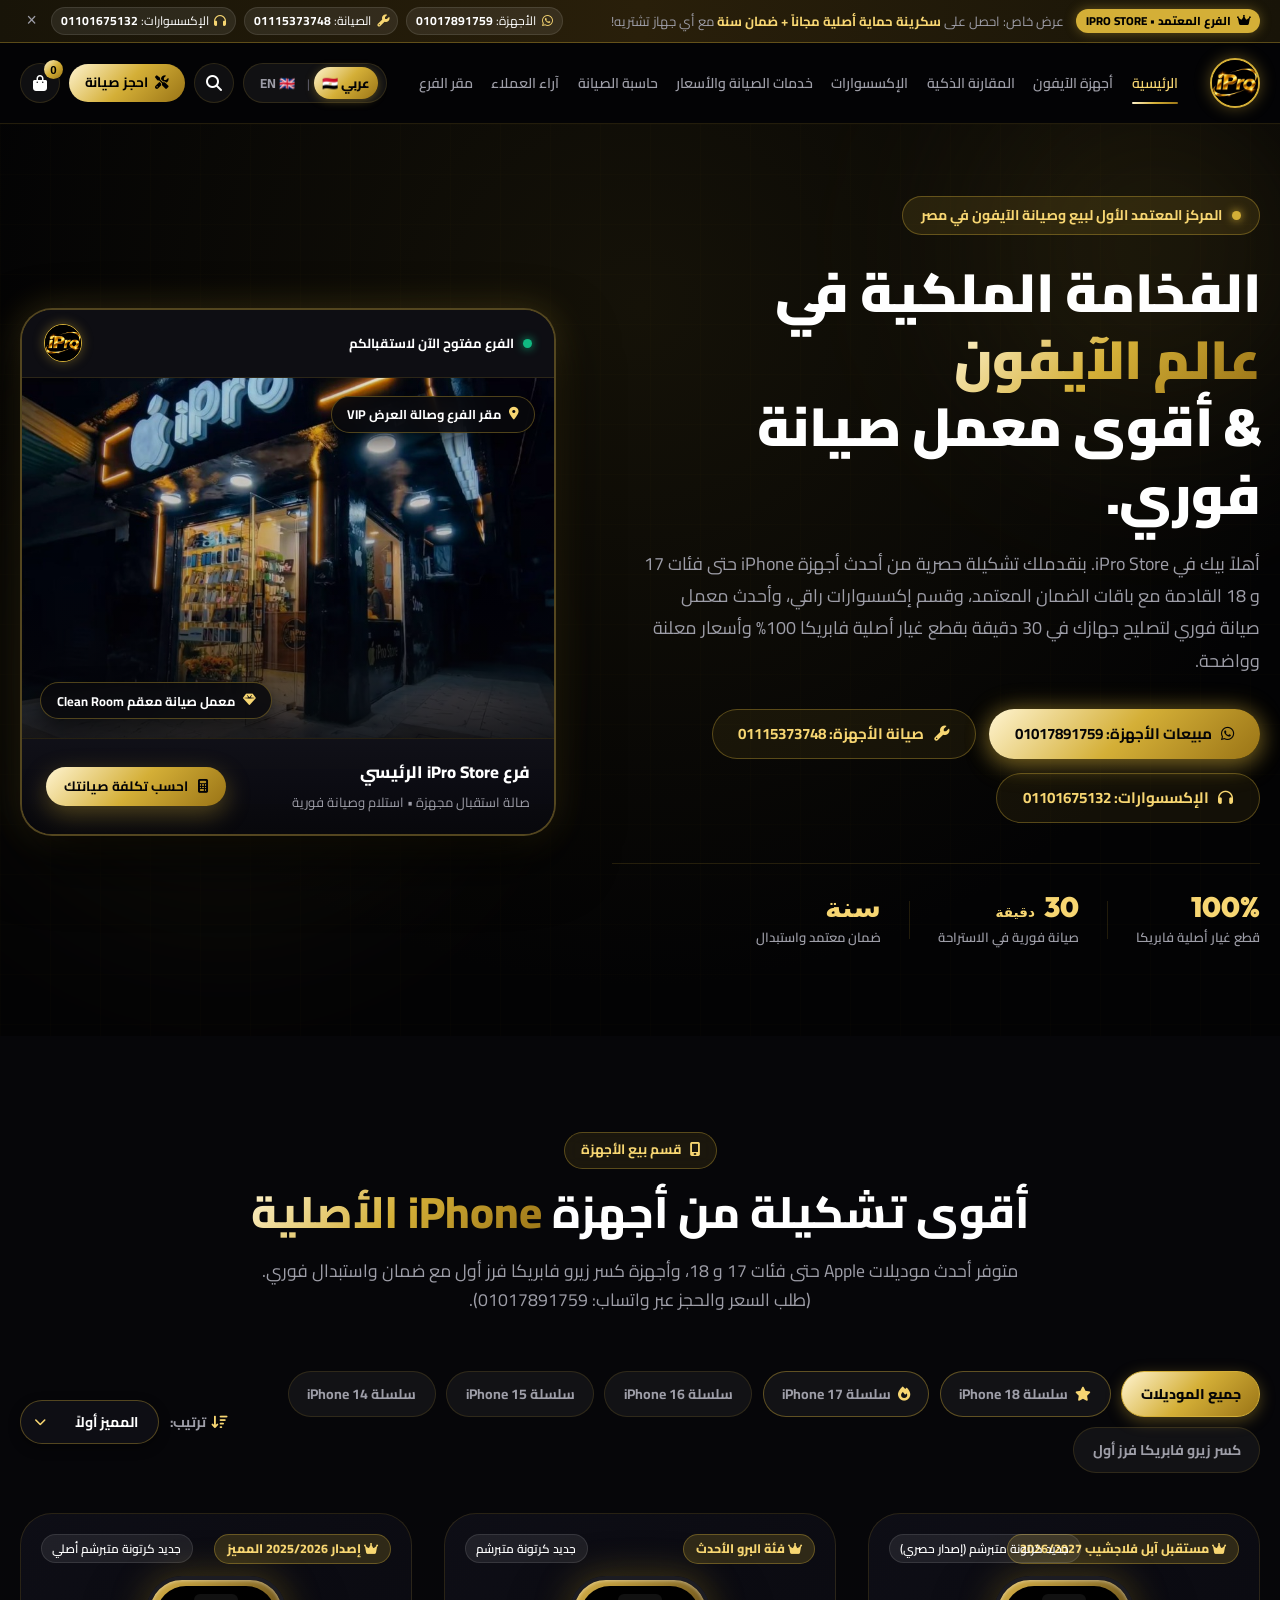
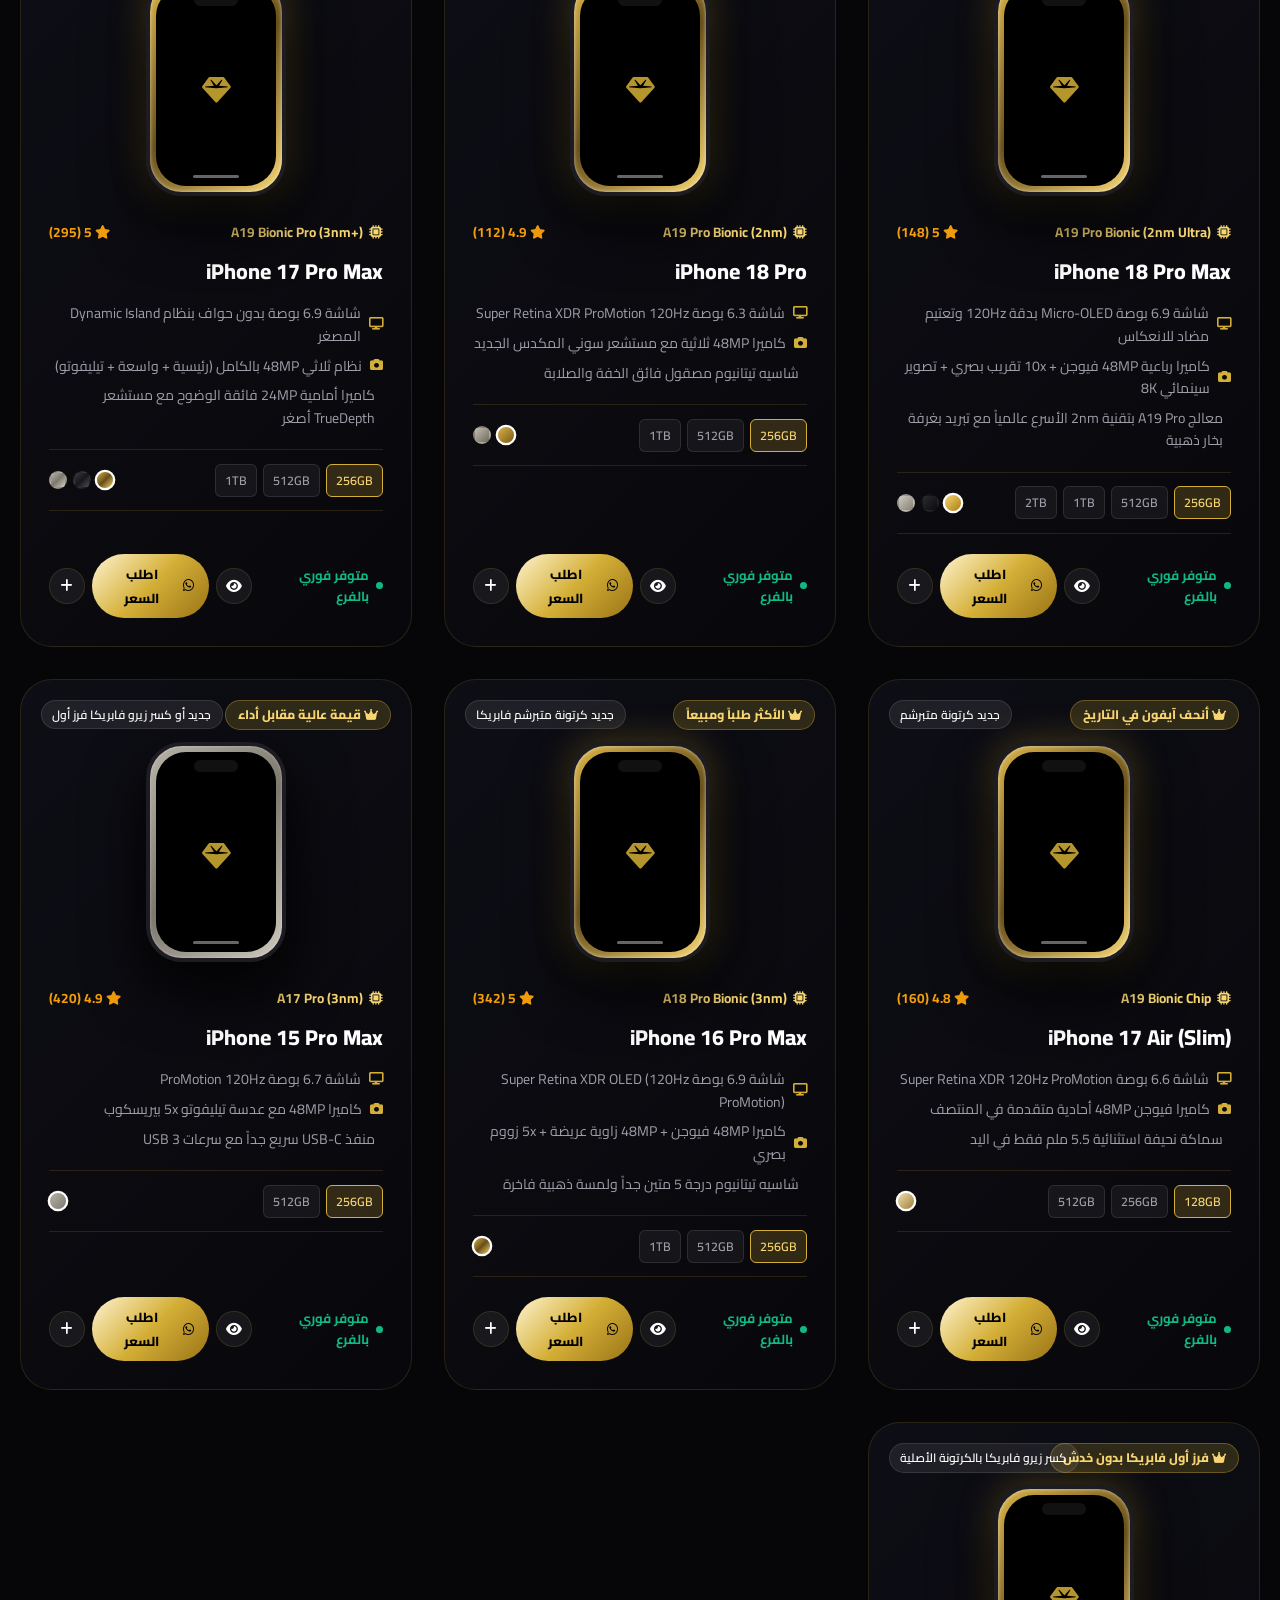
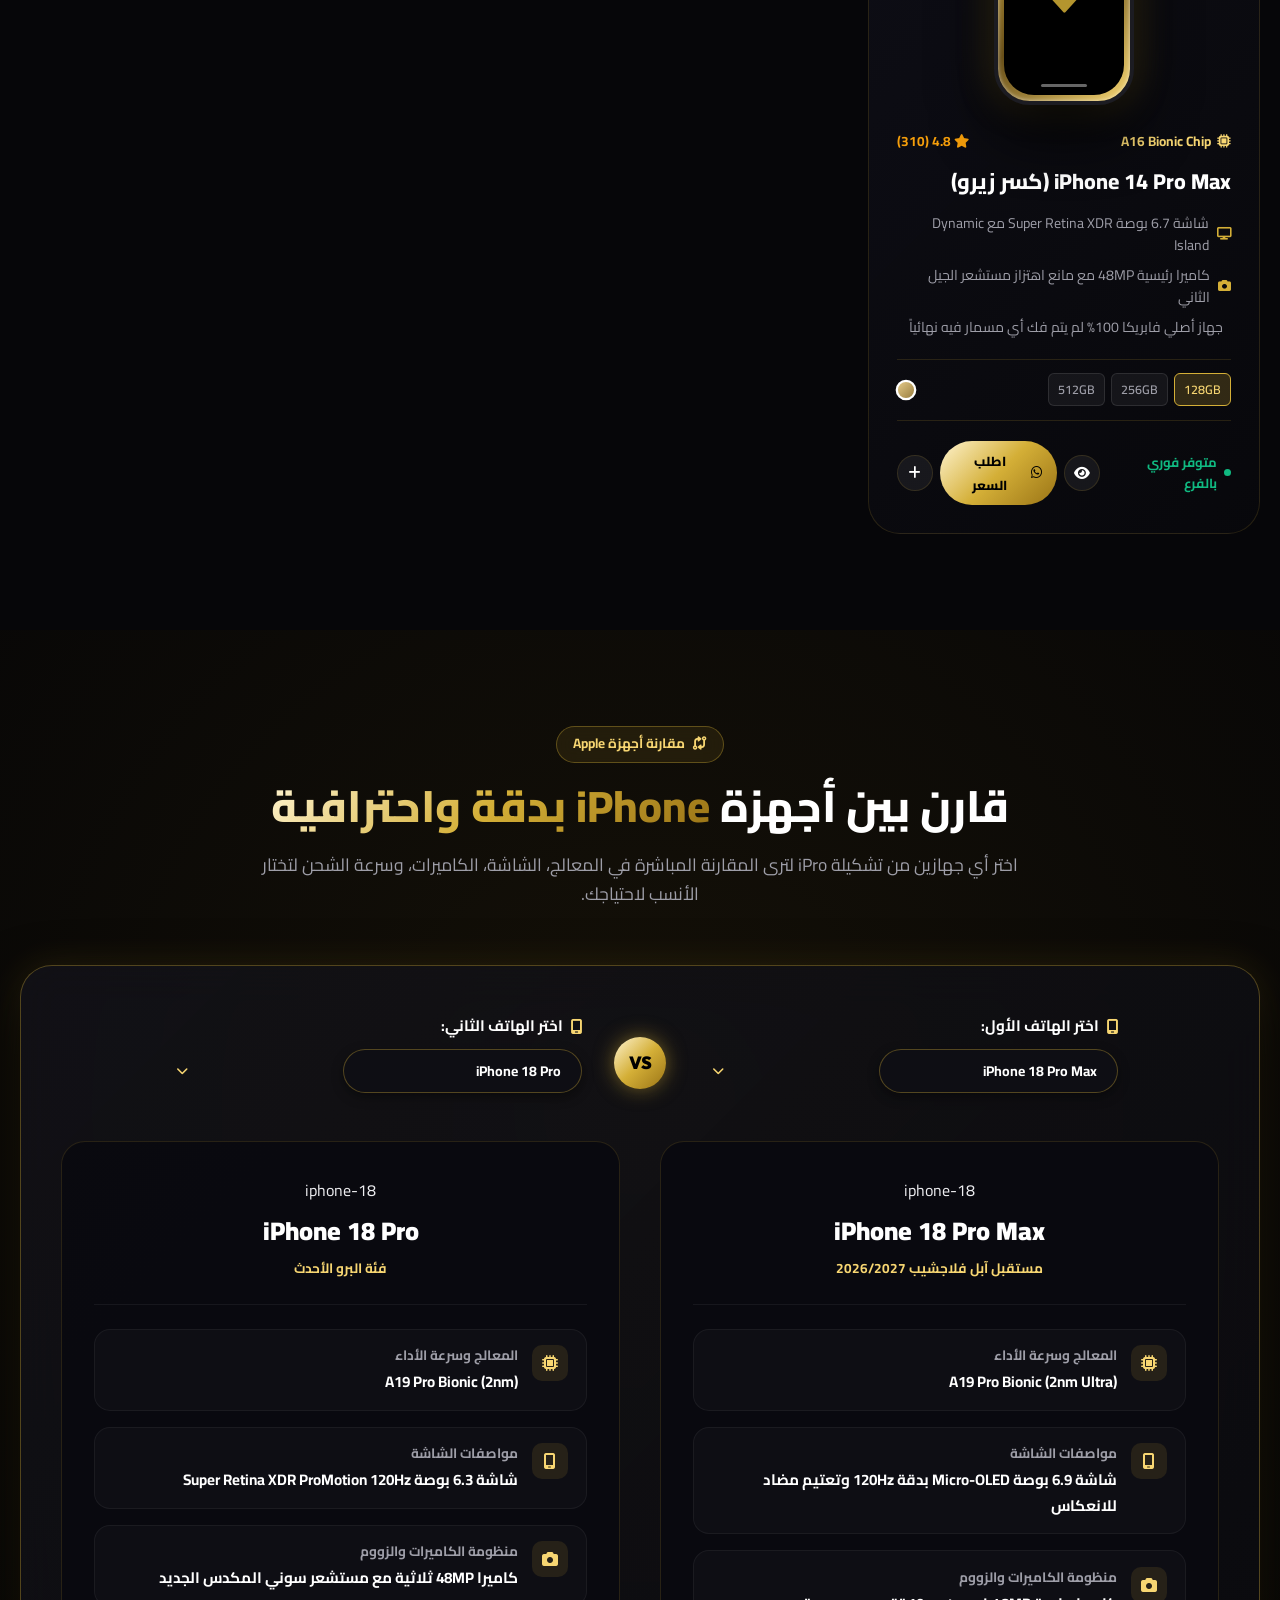
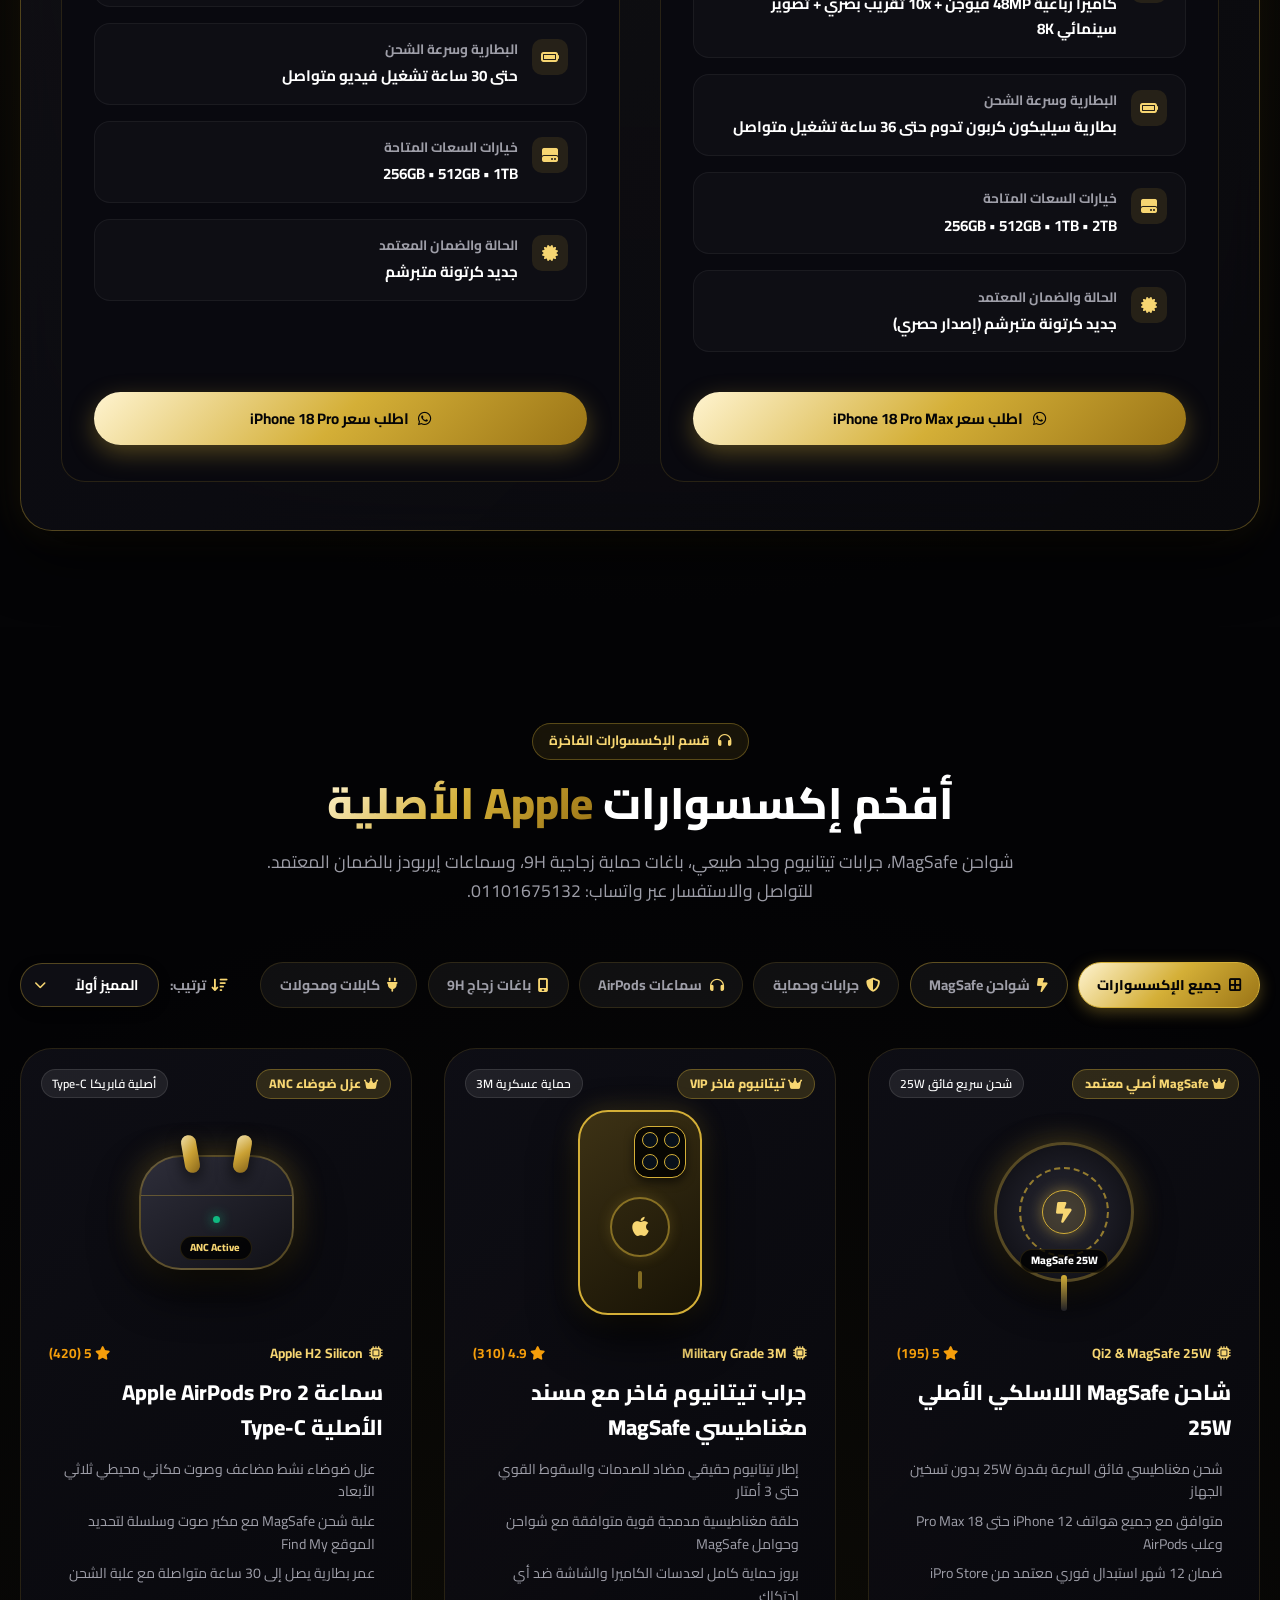
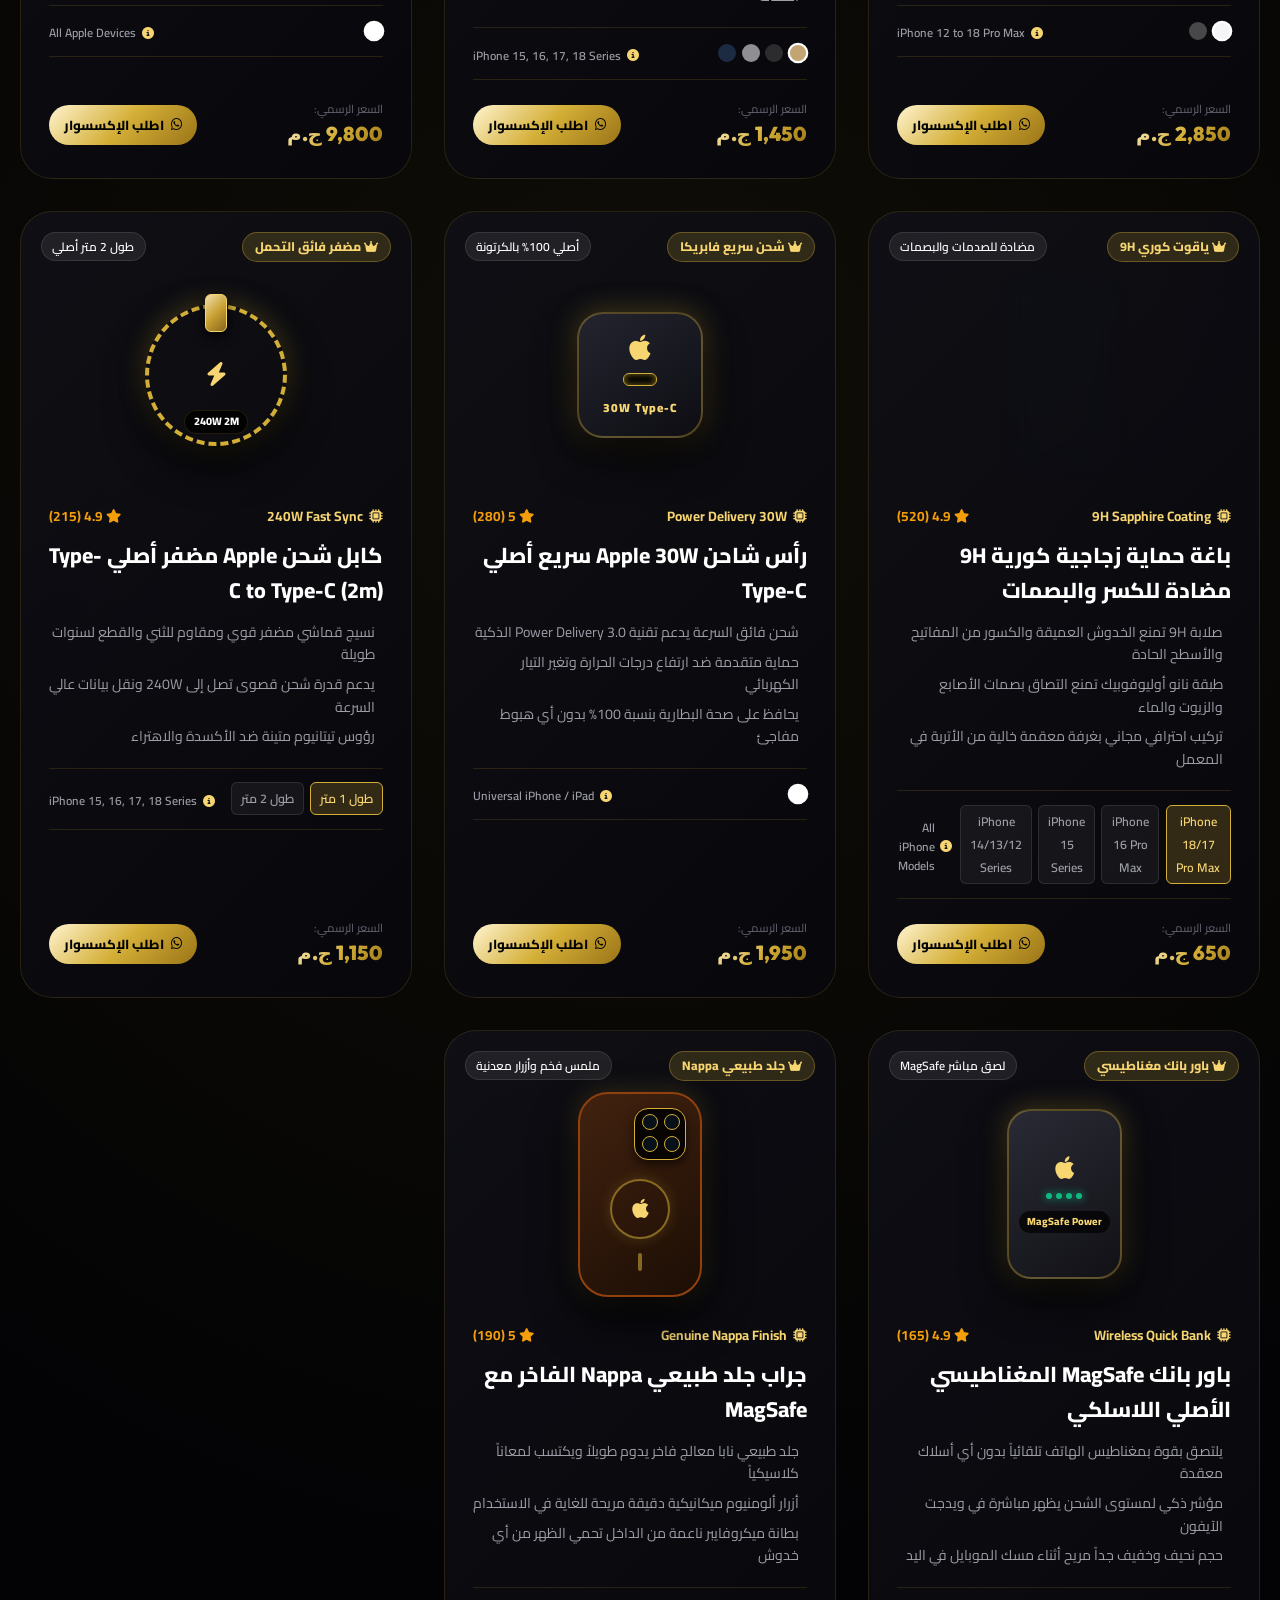
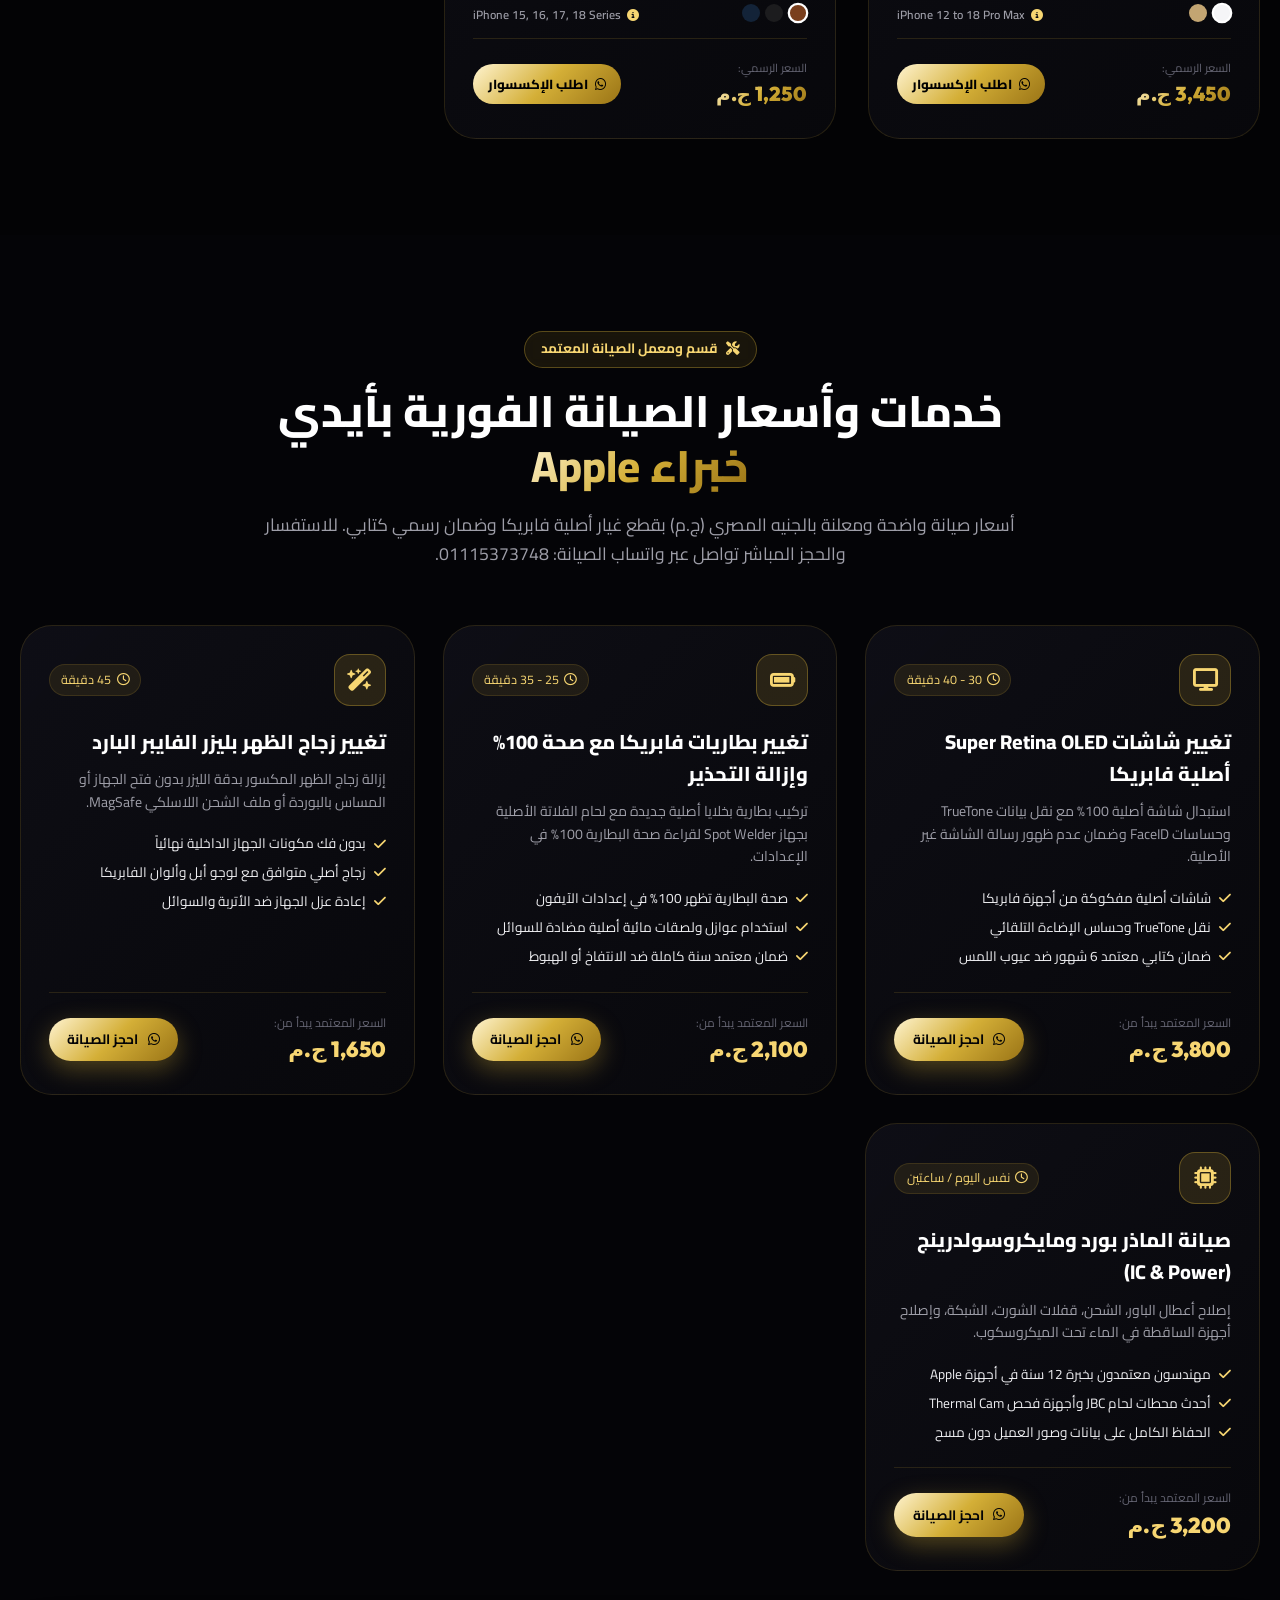
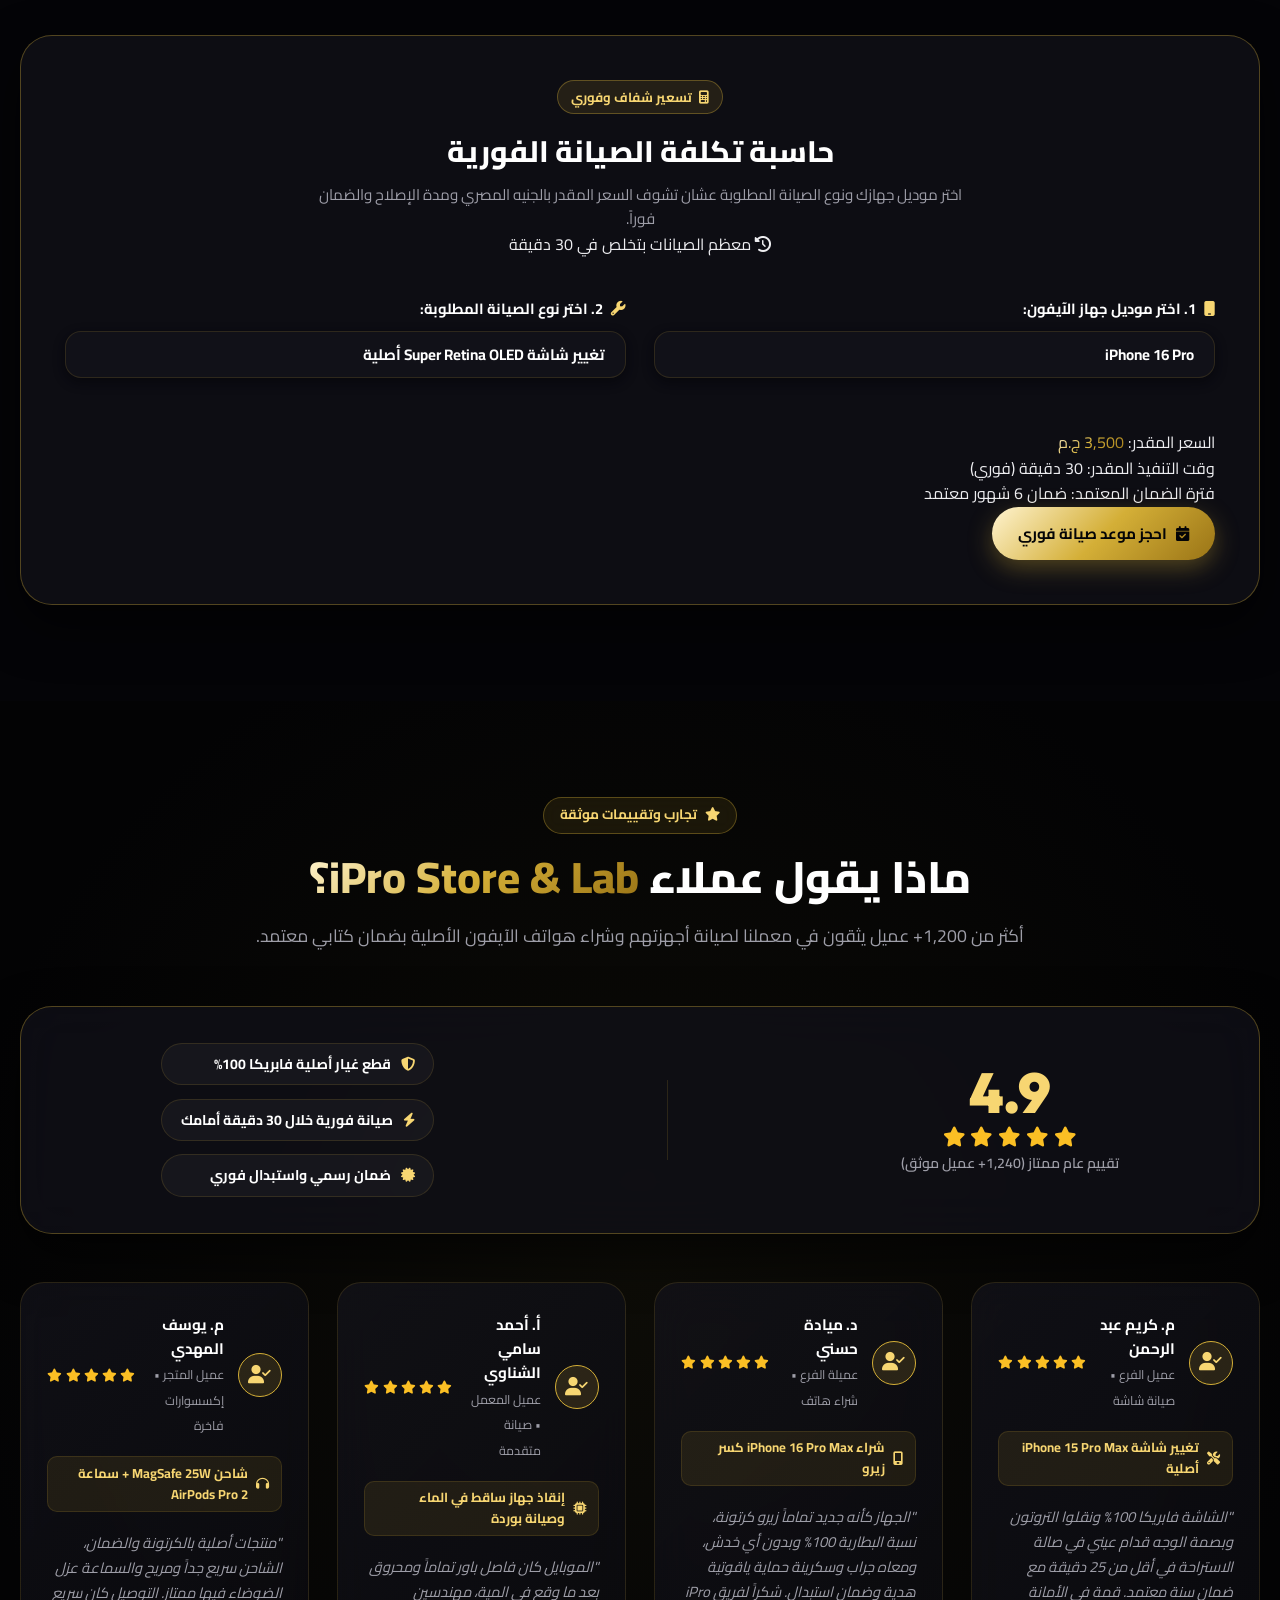
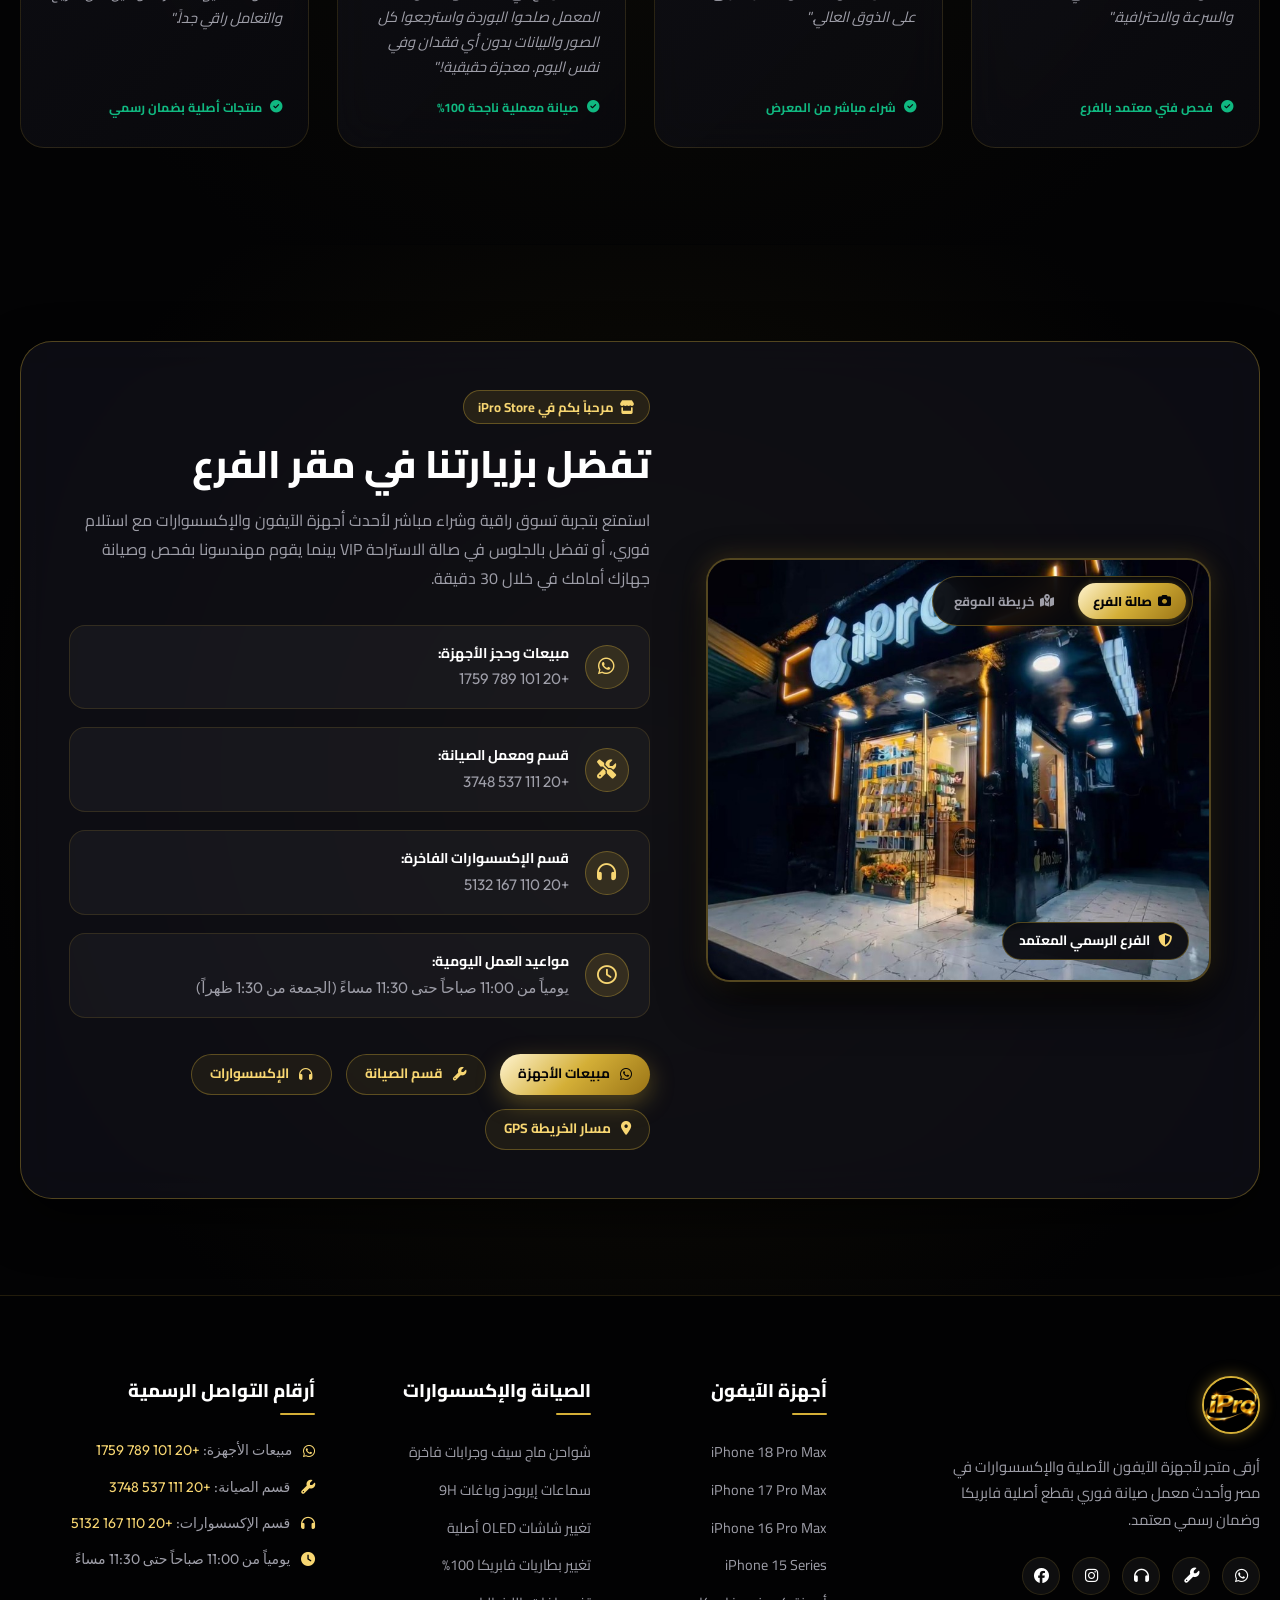
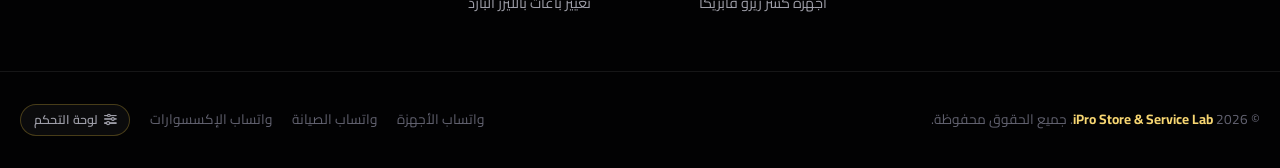
==== index.html @ 86d961b3 "Initial commit - iPro Store & Lab complete website" ====
<!DOCTYPE html>
<html lang="ar" dir="rtl">
<head>
  <meta charset="UTF-8">
  <meta name="viewport" content="width=device-width, initial-scale=1.0, maximum-scale=5.0">
  <title>iPro Store | آي برو ستور - متجر ومعمل صيانة الآيفون المعتمد</title>
  <meta name="description" content="iPro Store - أرقى متجر لبيع أجهزة الآيفون الأصلية والإكسسوارات وأحدث معمل صيانة فورية في مصر. استفسار الأجهزة: +201017891759 | الصيانة: +201115373748 | الإكسسوارات: +201101675132">
  <meta name="keywords" content="iPro Store, ايفون 18, ايفون 17, اكسسوارات ايفون مصر, صيانة ايفون مصر">
  
  <link rel="icon" type="image/jpeg" href="assets/logo.jpg">

  <!-- Google Fonts: Cairo (Arabic) & Outfit (English/Digits) -->
  <link rel="preconnect" href="https://fonts.googleapis.com">
  <link rel="preconnect" href="https://fonts.gstatic.com" crossorigin>
  <link href="https://fonts.googleapis.com/css2?family=Cairo:wght@300;400;500;600;700;800;900&family=Outfit:wght@400;600;700;800;900&display=swap" rel="stylesheet">

  <!-- Font Awesome Icons -->
  <link rel="stylesheet" href="https://cdnjs.cloudflare.com/ajax/libs/font-awesome/6.5.1/css/all.min.css">

  <!-- Custom Stylesheet -->
  <link rel="stylesheet" href="index.css">
</head>
<body class="lang-ar">



  <!-- Top Announcement Bar (Fully Responsive) -->
  <div class="top-announcement" id="topAnnouncement">
    <div class="container announcement-inner">
      <div class="announcement-left">
        <span class="announcement-badge">
          <i class="fa-solid fa-crown"></i> 
          <span data-i18n="announcementBadge">الفرع المعتمد</span>
        </span>
        <p class="announcement-text" data-i18n="announcementText">عرض خاص: احصل على <span class="gold-highlight">سكرينة حماية أصلية مجاناً + ضمان سنة</span> مع أي جهاز تشتريه!</p>
      </div>
      
      <div class="announcement-right">
        <!-- Direct Quick WhatsApp Links -->
        <a href="https://wa.me/201017891759" target="_blank" class="announcement-phone-pill" title="مبيعات الأجهزة">
          <i class="fa-brands fa-whatsapp gold-text"></i>
          <span>الأجهزة: <strong>01017891759</strong></span>
        </a>
        <a href="https://wa.me/201115373748" target="_blank" class="announcement-phone-pill" title="قسم الصيانة">
          <i class="fa-solid fa-wrench gold-text"></i>
          <span>الصيانة: <strong>01115373748</strong></span>
        </a>
        <a href="https://wa.me/201101675132" target="_blank" class="announcement-phone-pill" title="قسم الإكسسوارات">
          <i class="fa-solid fa-headphones gold-text"></i>
          <span>الإكسسوارات: <strong>01101675132</strong></span>
        </a>
        <button type="button" class="announcement-close" id="closeAnnouncementBtn" aria-label="Close">&times;</button>
      </div>
    </div>
  </div>

  <!-- Navigation Bar -->
  <header class="site-header" id="header">
    <nav class="navbar container">
      <!-- Official 3D Gold Logo -->
      <a href="index.html" class="brand-logo" id="brandLogo" aria-label="iPro Store Logo" title="iPro Store">
        <div class="logo-image-wrapper">
          <img src="assets/logo.jpg" alt="iPro Store Logo" class="brand-logo-img">
        </div>
      </a>

      <!-- Navigation Links (Clean Single-Row Desktop Menu) -->
      <ul class="nav-menu" id="navMenu">
        <li class="nav-item"><a href="#hero" class="nav-link active" data-i18n="navHome">الرئيسية</a></li>
        <li class="nav-item"><a href="#storeSection" class="nav-link" data-i18n="navStore">أجهزة الآيفون</a></li>
        <li class="nav-item"><a href="#compareSection" class="nav-link">المقارنة الذكية</a></li>
        <li class="nav-item"><a href="#accessoriesSection" class="nav-link" data-i18n="navAccessories">الإكسسوارات</a></li>
        <li class="nav-item"><a href="#repairSection" class="nav-link" data-i18n="navRepair">خدمات الصيانة</a></li>
        <li class="nav-item"><a href="#repairEstimator" class="nav-link" data-i18n="navEstimator">حاسبة الصيانة</a></li>
        <li class="nav-item"><a href="#reviewsSection" class="nav-link">آراء العملاء</a></li>
        <li class="nav-item"><a href="#branchLocation" class="nav-link" data-i18n="navBranch">مقر الفرع</a></li>
      </ul>

      <!-- Action Buttons Cluster -->
      <div class="nav-actions">
        <!-- Clean Bilingual Switcher -->
        <div class="lang-switch-box" id="langSwitchBox">
          <button type="button" class="lang-btn active" id="btnLangAr" data-lang="ar" onclick="toggleSiteLang('ar')">عربي 🇪🇬</button>
          <span class="lang-sep">|</span>
          <button type="button" class="lang-btn" id="btnLangEn" data-lang="en" onclick="toggleSiteLang('en')">EN 🇬🇧</button>
        </div>

        <button type="button" class="search-toggle-btn" id="searchToggleBtn" title="بحث سريع" aria-label="Search">
          <i class="fa-solid fa-magnifying-glass"></i>
        </button>

        <a href="https://wa.me/201115373748?text=%D9%85%D8%B1%D8%AD%D8%A8%D8%A7%D9%8B%20%D9%85%D8%B9%D9%85%D9%84%20iPro%D8%8C%20%D8%AD%D8%A7%D8%A8%D8%A8%20%D8%A3%D8%AD%D8%AC%D8%B2%20%D9%85%D9%88%D8%B9%D8%AF%20%D8%B5%D9%8A%D8%A7%D9%86%D8%A9%20%D9%81%D9%88%D8%B1%D9%8A%D8%A9" target="_blank" class="action-btn-book" id="openBookModalBtn" title="تواصل مع قسم الصيانة عبر واتساب">
          <i class="fa-solid fa-screwdriver-wrench"></i>
          <span data-i18n="btnBookRepair">احجز صيانة</span>
        </a>

        <button type="button" class="cart-trigger-btn" id="cartTriggerBtn" aria-label="Selected Devices List">
          <i class="fa-solid fa-bag-shopping"></i>
          <span class="cart-count-badge" id="cartCount">0</span>
        </button>

        <button type="button" class="mobile-menu-toggle" id="mobileMenuBtn" aria-label="القائمة">
          <span></span>
          <span></span>
          <span></span>
        </button>
      </div>
    </nav>

    <!-- Search Overlay Dropdown -->
    <div class="search-overlay" id="searchOverlay">
      <div class="container search-inner">
        <div class="search-input-box">
          <i class="fa-solid fa-magnifying-glass"></i>
          <input type="text" id="liveSearchInput" placeholder="ابحث عن آيفون 18، 17، جرابات ماج سيف، شاشات، بطاريات...">
          <button type="button" class="clear-search-btn" id="clearSearchBtn">&times;</button>
        </div>
        <div class="search-quick-tags">
          <span data-i18n="popularSearch">الأكثر بحثاً:</span>
          <button type="button" class="quick-tag" data-tag="iPhone 18 Pro">آيفون 18 برو</button>
          <button type="button" class="quick-tag" data-tag="iPhone 17">آيفون 17</button>
          <button type="button" class="quick-tag" data-tag="MagSafe">ماج سيف</button>
          <button type="button" class="quick-tag" data-tag="AirPods">سماعات إيربودز</button>
          <button type="button" class="quick-tag" data-tag="شاشة">تغيير شاشة</button>
          <button type="button" class="quick-tag" data-tag="بطارية">بطارية أصلية</button>
        </div>
        <div class="search-results-box" id="searchResultsBox"></div>
      </div>
    </div>
  </header>

  <!-- Hero Section with Storefront Photo (Responsive) -->
  <section class="hero-section" id="hero">
    <div class="hero-bg-gradients">
      <div class="gold-radial-mesh top-left"></div>
      <div class="gold-radial-mesh center-glow"></div>
      <div class="grid-overlay"></div>
    </div>

    <div class="container hero-grid">
      <!-- Content Column -->
      <div class="hero-content">
        <div class="hero-chip">
          <span class="chip-pulse"></span>
          <span class="chip-text" data-i18n="heroChip"><i class="fa-solid fa-award gold-icon"></i> المركز المعتمد الأول لبيع وصيانة الآيفون في مصر</span>
        </div>

        <h1 class="hero-title">
          <span data-i18n="heroTitle1">الفخامة الملكية في</span> <br>
          <span class="gold-gradient-text" data-i18n="heroTitle2">عالم الآيفون</span> <br>
          <span data-i18n="heroTitle3">& أقوى معمل صيانة فوري.</span>
        </h1>

        <p class="hero-description" data-i18n="heroDesc">
          أهلاً بيك في <strong class="gold-text">iPro Store</strong>. بنقدملك تشكيلة حصرية من أحدث أجهزة iPhone حتى فئات 17 و 18 القادمة مع باقات الضمان المعتمد، وقسم إكسسوارات راقي، وأحدث معمل صيانة فوري لتصليح جهازك في 30 دقيقة بقطع غيار أصلية فابريكا 100% وأسعار معلنة وواضحة.
        </p>

        <!-- Direct Department CTAs -->
        <div class="hero-cta-group">
          <!-- WhatsApp Device Inquiry -->
          <a href="https://wa.me/201017891759?text=%D9%85%D8%B3%D8%A7%D8%A1%20%D8%A7%D9%84%D8%AE%D9%8A%D8%B1%20iPro%20Store%D8%8C%20%D9%85%D8%AD%D8%AA%D8%A7%D8%AC%20%D8%A7%D8%B3%D8%AA%D9%81%D8%B3%D8%B1%20%D8%B9%D9%86%20%D8%A3%D8%AC%D9%87%D8%B2%D8%A9%20%D8%A7%D9%84%D8%A2%D9%8A%D9%81%D9%88%D9%86" target="_blank" class="btn btn-gold btn-glow">
            <i class="fa-brands fa-whatsapp"></i>
            <span data-i18n="heroBtnWhatsAppDevice">مبيعات الأجهزة: 01017891759</span>
          </a>

          <!-- WhatsApp Maintenance Inquiry -->
          <a href="https://wa.me/201115373748?text=%D9%85%D8%B3%D8%A7%D8%A1%20%D8%A7%D9%84%D8%AE%D9%8A%D8%B1%20iPro%20Store%D8%8C%20%D9%85%D8%AD%D8%AA%D8%A7%D8%AC%20%D8%A7%D8%B3%D8%AA%D9%81%D8%B3%D8%A7%D8%B1%20%D8%B5%D9%8A%D8%A7%D9%86%D8%A9%20%D9%81%D9%88%D8%B1%D9%8A%D8%A9%20%D9%84%D8%AC%D9%87%D8%A7%D8%B2%D9%8A" target="_blank" class="btn btn-outline-gold">
            <i class="fa-solid fa-wrench"></i>
            <span data-i18n="heroBtnWhatsAppRepair">صيانة الأجهزة: 01115373748</span>
          </a>

          <!-- WhatsApp Accessories Inquiry -->
          <a href="https://wa.me/201101675132?text=%D9%85%D8%B3%D8%A7%D8%A1%20%D8%A7%D9%84%D8%AE%D9%8A%D8%B1%20iPro%20Store%D8%8C%20%D9%85%D8%AD%D8%AA%D8%A7%D8%AC%20%D8%A7%D8%B3%D8%AA%D9%81%D8%B3%D8%B1%20%D8%B9%D9%86%20%D8%A5%D9%83%D8%B3%D8%B3%D9%88%D8%A7%D8%B1%D8%A7%D8%AA%20%D8%A7%D9%84%D8%A2%D9%8A%D9%81%D9%88%D9%86" target="_blank" class="btn btn-outline-gold btn-accessory-pill">
            <i class="fa-solid fa-headphones gold-text"></i>
            <span data-i18n="heroBtnWhatsAppAcc">الإكسسوارات: 01101675132</span>
          </a>
        </div>

        <!-- Metrics -->
        <div class="hero-metrics">
          <div class="metric-card">
            <span class="metric-number">100%</span>
            <span class="metric-label" data-i18n="metric1">قطع غيار أصلية فابريكا</span>
          </div>
          <div class="metric-divider"></div>
          <div class="metric-card">
            <span class="metric-number">30 <small data-i18n="minUnit">دقيقة</small></span>
            <span class="metric-label" data-i18n="metric2">صيانة فورية في الاستراحة</span>
          </div>
          <div class="metric-divider"></div>
          <div class="metric-card">
            <span class="metric-number">سنة</span>
            <span class="metric-label" data-i18n="metric3">ضمان معتمد واستبدال</span>
          </div>
        </div>
      </div>

      <!-- Real Storefront Showcase Card (Second Photo) -->
      <div class="hero-visual">
        <div class="storefront-showcase-card glass-card-gold">
          <div class="showcase-card-header">
            <div class="store-badge-live">
              <span class="live-dot-pulse"></span>
              <span data-i18n="storeLiveOpen">الفرع مفتوح الآن لاستقبالكم</span>
            </div>
            <div class="store-logo-mini">
              <img src="assets/logo.jpg" alt="iPro Gold Emblem" class="mini-gold-logo">
            </div>
          </div>

          <div class="storefront-image-frame">
            <img src="assets/store-front.jpg" alt="iPro Store Front Branch" class="storefront-photo" id="storefrontPhoto">
            <div class="storefront-overlay-glow"></div>
            
            <div class="store-floating-tag tag-top">
              <i class="fa-solid fa-location-dot gold-text"></i>
              <span>مقر الفرع وصالة العرض VIP</span>
            </div>
            
            <div class="store-floating-tag tag-bottom">
              <i class="fa-solid fa-gem gold-text"></i>
              <span>معمل صيانة معقم Clean Room</span>
            </div>
          </div>

          <div class="storefront-card-footer">
            <div class="store-address-brief">
              <strong>فرع iPro Store الرئيسي</strong>
              <small>صالة استقبال مجهزة • استلام وصيانة فورية</small>
            </div>
            <a href="#repairEstimator" class="btn btn-gold btn-sm">
              <i class="fa-solid fa-calculator"></i>
              <span data-i18n="quickEstimatorBtn">احسب تكلفة صيانتك</span>
            </a>
          </div>
        </div>
      </div>
    </div>
  </section>

  <!-- DEPARTMENT 1: SELL MOBILE ITEMS (iPhone 18, 17, 16, 15, 14 - NO PRICES) -->
  <section class="section-padding store-section" id="storeSection">
    <div class="container">
      <div class="section-header-center">
        <div class="section-badge"><i class="fa-solid fa-mobile-screen"></i> <span data-i18n="storeBadge">قسم بيع الأجهزة</span></div>
        <h2 class="section-title"><span data-i18n="storeTitle1">أقوى تشكيلة من أجهزة</span> <span class="gold-gradient-text" data-i18n="storeTitle2">iPhone الأصلية</span></h2>
        <p class="section-subtitle" data-i18n="storeSubtitle">متوفر أحدث موديلات Apple حتى فئات 17 و 18، وأجهزة كسر زيرو فابريكا فرز أول مع ضمان واستبدال فوري. (طلب السعر والحجز عبر واتساب: 01017891759).</p>
      </div>

      <!-- Filters & Category Navigation -->
      <div class="store-filter-bar">
        <div class="category-tabs" id="categoryTabs">
          <button type="button" class="tab-btn active" data-category="all" data-i18n="tabAll">جميع الموديلات</button>
          <button type="button" class="tab-btn tab-highlight" data-category="iphone-18"><i class="fa-solid fa-star gold-text"></i> سلسلة iPhone 18</button>
          <button type="button" class="tab-btn tab-highlight" data-category="iphone-17"><i class="fa-solid fa-fire gold-text"></i> سلسلة iPhone 17</button>
          <button type="button" class="tab-btn" data-category="iphone-16">سلسلة iPhone 16</button>
          <button type="button" class="tab-btn" data-category="iphone-15">سلسلة iPhone 15</button>
          <button type="button" class="tab-btn" data-category="iphone-14">سلسلة iPhone 14</button>
          <button type="button" class="tab-btn" data-category="certified" data-i18n="tabUsed">كسر زيرو فابريكا فرز أول</button>
        </div>

        <div class="store-sort-box">
          <label for="storeSortSelect"><i class="fa-solid fa-arrow-down-wide-short gold-text"></i> <span data-i18n="sortLabel">ترتيب:</span></label>
          <div class="custom-select-wrapper">
            <select id="storeSortSelect" class="custom-select">
              <option value="featured" data-i18n="sortFeatured">المميز أولاً</option>
              <option value="rating" data-i18n="sortRating">الأعلى تقييماً</option>
            </select>
            <i class="fa-solid fa-chevron-down select-chevron"></i>
          </div>
        </div>
      </div>

      <!-- iPhone Product Grid -->
      <div class="product-grid" id="productGrid">
        <!-- Rendered dynamically via index.js with NO prices -->
      </div>
    </div>
  </section>

  <!-- INTERACTIVE IPHONE COMPARISON TOOL -->
  <section class="section-padding compare-section" id="compareSection">
    <div class="container">
      <div class="section-header-center">
        <div class="section-badge"><i class="fa-solid fa-code-compare"></i> <span>مقارنة أجهزة Apple</span></div>
        <h2 class="section-title"><span>قارن بين أجهزة</span> <span class="gold-gradient-text">iPhone بدقة واحترافية</span></h2>
        <p class="section-subtitle">اختر أي جهازين من تشكيلة iPro لترى المقارنة المباشرة في المعالج، الشاشة، الكاميرات، وسرعة الشحن لتختار الأنسب لاحتياجك.</p>
      </div>

      <div class="compare-card glass-card-luxury">
        <!-- Selectors Row -->
        <div class="compare-selectors-row">
          <div class="compare-selector-box">
            <label for="selectCompareDev1"><i class="fa-solid fa-mobile-screen gold-text"></i> اختر الهاتف الأول:</label>
            <div class="custom-select-wrapper">
              <select id="selectCompareDev1" class="custom-select compare-select"></select>
              <i class="fa-solid fa-chevron-down select-chevron"></i>
            </div>
          </div>

          <div class="compare-vs-badge">
            <span>VS</span>
          </div>

          <div class="compare-selector-box">
            <label for="selectCompareDev2"><i class="fa-solid fa-mobile-screen gold-text"></i> اختر الهاتف الثاني:</label>
            <div class="custom-select-wrapper">
              <select id="selectCompareDev2" class="custom-select compare-select"></select>
              <i class="fa-solid fa-chevron-down select-chevron"></i>
            </div>
          </div>
        </div>

        <!-- Comparative Columns -->
        <div class="compare-results-grid" id="compareResultsGrid">
          <!-- Rendered dynamically via index.js -->
        </div>
      </div>
    </div>
  </section>

  <!-- DEPARTMENT 2: ACCESSORIES SECTION (WhatsApp: +201101675132) -->
  <section class="section-padding accessories-section" id="accessoriesSection">
    <div class="accessories-bg-glow"></div>
    <div class="container">
      <div class="section-header-center">
        <div class="section-badge"><i class="fa-solid fa-headphones"></i> <span data-i18n="accBadge">قسم الإكسسوارات الفاخرة</span></div>
        <h2 class="section-title"><span data-i18n="accTitle1">أفخم إكسسوارات</span> <span class="gold-gradient-text" data-i18n="accTitle2">Apple الأصلية</span></h2>
        <p class="section-subtitle" data-i18n="accSubtitle">شواحن MagSafe، جرابات تيتانيوم وجلد طبيعي، باغات حماية زجاجية 9H، وسماعات إيربودز بالضمان المعتمد. للتواصل والاستفسار عبر واتساب: <strong>01101675132</strong>.</p>
      </div>

      <!-- Accessories Filters & Category Navigation -->
      <div class="store-filter-bar accessories-filter-bar">
        <div class="category-tabs" id="accessoriesTabs">
          <button type="button" class="tab-btn active" data-acc-cat="all"><i class="fa-solid fa-border-all"></i> <span data-i18n="tabAllAcc">جميع الإكسسوارات</span></button>
          <button type="button" class="tab-btn tab-highlight" data-acc-cat="magsafe"><i class="fa-solid fa-bolt-lightning gold-text"></i> شواحن MagSafe</button>
          <button type="button" class="tab-btn" data-acc-cat="cases"><i class="fa-solid fa-shield-halved gold-text"></i> جرابات وحماية</button>
          <button type="button" class="tab-btn" data-acc-cat="audio"><i class="fa-solid fa-headphones gold-text"></i> سماعات AirPods</button>
          <button type="button" class="tab-btn" data-acc-cat="glass"><i class="fa-solid fa-mobile-screen gold-text"></i> باغات زجاج 9H</button>
          <button type="button" class="tab-btn" data-acc-cat="cables"><i class="fa-solid fa-plug gold-text"></i> كابلات ومحولات</button>
        </div>

        <div class="store-sort-box">
          <label for="accSortSelect"><i class="fa-solid fa-arrow-down-wide-short gold-text"></i> <span data-i18n="sortLabel">ترتيب:</span></label>
          <div class="custom-select-wrapper">
            <select id="accSortSelect" class="custom-select">
              <option value="featured" data-i18n="sortFeatured">المميز أولاً</option>
              <option value="rating" data-i18n="sortRating">الأعلى تقييماً</option>
              <option value="price-asc">الأقل سعراً</option>
              <option value="price-desc">الأعلى سعراً</option>
            </select>
            <i class="fa-solid fa-chevron-down select-chevron"></i>
          </div>
        </div>
      </div>

      <!-- Accessories Grid -->
      <div class="accessories-grid" id="accessoriesGrid">
        <!-- Injected dynamically via index.js -->
      </div>
    </div>
  </section>

  <!-- DEPARTMENT 3: MOBILE SERVICES (WITH REAL PRICING RESTORED) -->
  <section class="section-padding repair-section" id="repairSection">
    <div class="repair-bg-glow"></div>
    <div class="container">
      <div class="section-header-center">
        <div class="section-badge"><i class="fa-solid fa-screwdriver-wrench"></i> <span data-i18n="repairBadge">قسم ومعمل الصيانة المعتمد</span></div>
        <h2 class="section-title"><span data-i18n="repairTitle1">خدمات وأسعار الصيانة الفورية بأيدي</span> <span class="gold-gradient-text" data-i18n="repairTitle2">خبراء Apple</span></h2>
        <p class="section-subtitle" data-i18n="repairSubtitle">أسعار صيانة واضحة ومعلنة بالجنيه المصري (ج.م) بقطع غيار أصلية فابريكا وضمان رسمي كتابي. للاستفسار والحجز المباشر تواصل عبر واتساب الصيانة: <strong>01115373748</strong>.</p>
      </div>

      <!-- Services Grid (With Prices!) -->
      <div class="services-grid" id="servicesGrid">
        <!-- Injected dynamically via index.js -->
      </div>

      <!-- Interactive Repair Cost Calculator -->
      <div class="estimator-container" id="repairEstimator">
        <div class="estimator-card glass-card-gold">
          <div class="estimator-header">
            <div class="estimator-header-left">
              <span class="badge-gold"><i class="fa-solid fa-calculator"></i> <span data-i18n="calcBadge">تسعير شفاف وفوري</span></span>
              <h3 data-i18n="calcTitle">حاسبة تكلفة الصيانة الفورية</h3>
              <p data-i18n="calcDesc">اختر موديل جهازك ونوع الصيانة المطلوبة عشان تشوف السعر المقدر بالجنيه المصري ومدة الإصلاح والضمان فوراً.</p>
            </div>
            <div class="estimator-badge-express">
              <i class="fa-solid fa-clock-rotate-left"></i>
              <span data-i18n="calcExpressTag">معظم الصيانات بتخلص في 30 دقيقة</span>
            </div>
          </div>

          <div class="estimator-form-grid">
            <div class="form-group">
              <label for="calcModelSelect"><i class="fa-solid fa-mobile gold-text"></i> <span data-i18n="calcStep1">1. اختر موديل جهاز الآيفون:</span></label>
              <select id="calcModelSelect" class="custom-select large-select">
                <option value="iphone-18-pro-max">iPhone 18 Pro Max</option>
                <option value="iphone-18-pro">iPhone 18 Pro</option>
                <option value="iphone-17-pro-max">iPhone 17 Pro Max</option>
                <option value="iphone-17-pro">iPhone 17 Pro</option>
                <option value="iphone-16-pro-max">iPhone 16 Pro Max</option>
                <option value="iphone-16-pro" selected>iPhone 16 Pro</option>
                <option value="iphone-16">iPhone 16</option>
                <option value="iphone-15-pro-max">iPhone 15 Pro Max</option>
                <option value="iphone-15-pro">iPhone 15 Pro</option>
                <option value="iphone-15">iPhone 15</option>
                <option value="iphone-14-pro-max">iPhone 14 Pro Max</option>
                <option value="iphone-14">iPhone 14</option>
                <option value="iphone-13-pro">iPhone 13 Pro</option>
                <option value="iphone-12">iPhone 12 / 12 Pro</option>
                <option value="iphone-11">iPhone 11</option>
              </select>
            </div>

            <div class="form-group">
              <label for="calcServiceSelect"><i class="fa-solid fa-wrench gold-text"></i> <span data-i18n="calcStep2">2. اختر نوع الصيانة المطلوبة:</span></label>
              <select id="calcServiceSelect" class="custom-select large-select">
                <option value="screen">تغيير شاشة Super Retina OLED أصلية</option>
                <option value="battery">تغيير بطارية أصلية عالية الكفاءة (صحة 100%)</option>
                <option value="back-glass">تغيير زجاج الظهر بالليزر بدون فك البوردة</option>
                <option value="camera">إصلاح الكاميرا وحساس الفوكس ومانع الاهتزاز</option>
                <option value="water">إنقاذ ومعالجة السقوط في الماء والتنظيف بالموجات</option>
                <option value="board">صيانة المايكروسولدرينج للبوردة وإصلاح FaceID</option>
                <option value="port">إصلاح أو استبدال سوكت الشحن وسماعة المكالمات</option>
              </select>
            </div>
          </div>

          <div class="calculation-result-box" id="calcResultBox">
            <div class="result-details">
              <div class="result-item">
                <span class="label">السعر المقدر:</span>
                <span class="value price-value gold-gradient-text" id="calcPriceDisplay">3,850 ج.م</span>
              </div>
              <div class="result-item">
                <span class="label" data-i18n="calcTimeLabel">وقت التنفيذ:</span>
                <span class="value" id="calcTimeDisplay"><i class="fa-regular fa-clock gold-text"></i> 30-45 دقيقة فوري</span>
              </div>
              <div class="result-item">
                <span class="label" data-i18n="calcWarrantyLabel">فترة الضمان:</span>
                <span class="value" id="calcWarrantyDisplay"><i class="fa-solid fa-shield-check gold-text"></i> ضمان سنة معتمد iPro</span>
              </div>
            </div>

            <div class="result-actions">
              <button type="button" class="btn btn-gold" id="bookCalculatedServiceBtn">
                <i class="fa-solid fa-calendar-check"></i>
                <span data-i18n="calcBookBtn">احجز موعد صيانة فوري</span>
              </button>
            </div>
          </div>
        </div>
      </div>
    </div>
  </section>

  <!-- VIP CUSTOMER REVIEWS & RATINGS -->
  <section class="section-padding reviews-section" id="reviewsSection">
    <div class="container">
      <div class="section-header-center">
        <div class="section-badge"><i class="fa-solid fa-star gold-text"></i> <span>تجارب وتقييمات موثقة</span></div>
        <h2 class="section-title"><span>ماذا يقول عملاء</span> <span class="gold-gradient-text">iPro Store & Lab؟</span></h2>
        <p class="section-subtitle">أكثر من 1,200+ عميل يثقون في معملنا لصيانة أجهزتهم وشراء هواتف الآيفون الأصلية بضمان كتابي معتمد.</p>
      </div>

      <!-- Overall Trust Summary Banner -->
      <div class="reviews-summary-banner glass-card-gold">
        <div class="summary-score-col">
          <div class="score-big">4.9</div>
          <div class="stars-gold">
            <i class="fa-solid fa-star"></i>
            <i class="fa-solid fa-star"></i>
            <i class="fa-solid fa-star"></i>
            <i class="fa-solid fa-star"></i>
            <i class="fa-solid fa-star"></i>
          </div>
          <span>تقييم عام ممتاز (1,240+ عميل موثق)</span>
        </div>
        <div class="summary-divider"></div>
        <div class="summary-badges-col">
          <div class="trust-badge-pill">
            <i class="fa-solid fa-shield-halved gold-text"></i>
            <span>قطع غيار أصلية فابريكا 100%</span>
          </div>
          <div class="trust-badge-pill">
            <i class="fa-solid fa-bolt gold-text"></i>
            <span>صيانة فورية خلال 30 دقيقة أمامك</span>
          </div>
          <div class="trust-badge-pill">
            <i class="fa-solid fa-certificate gold-text"></i>
            <span>ضمان رسمي واستبدال فوري</span>
          </div>
        </div>
      </div>

      <!-- Reviews Grid -->
      <div class="reviews-grid">
        <div class="review-card glass-card-luxury">
          <div class="review-card-header">
            <div class="reviewer-avatar"><i class="fa-solid fa-user-check"></i></div>
            <div class="reviewer-meta">
              <strong>م. كريم عبد الرحمن</strong>
              <small>عميل الفرع • صيانة شاشة</small>
            </div>
            <div class="review-stars">
              <i class="fa-solid fa-star"></i><i class="fa-solid fa-star"></i><i class="fa-solid fa-star"></i><i class="fa-solid fa-star"></i><i class="fa-solid fa-star"></i>
            </div>
          </div>
          <div class="review-service-tag"><i class="fa-solid fa-screwdriver-wrench gold-text"></i> تغيير شاشة iPhone 15 Pro Max أصلية</div>
          <p class="review-text">"الشاشة فابريكا 100% ونقلوا التروتون وبصمة الوجه قدام عيني في صالة الاستراحة في أقل من 25 دقيقة مع ضمان سنة معتمد. قمة في الأمانة والسرعة والاحترافية."</p>
          <div class="review-verified"><i class="fa-solid fa-circle-check"></i> فحص فني معتمد بالفرع</div>
        </div>

        <div class="review-card glass-card-luxury">
          <div class="review-card-header">
            <div class="reviewer-avatar"><i class="fa-solid fa-user-check"></i></div>
            <div class="reviewer-meta">
              <strong>د. ميادة حسني</strong>
              <small>عميلة الفرع • شراء هاتف</small>
            </div>
            <div class="review-stars">
              <i class="fa-solid fa-star"></i><i class="fa-solid fa-star"></i><i class="fa-solid fa-star"></i><i class="fa-solid fa-star"></i><i class="fa-solid fa-star"></i>
            </div>
          </div>
          <div class="review-service-tag"><i class="fa-solid fa-mobile-screen gold-text"></i> شراء iPhone 16 Pro Max كسر زيرو</div>
          <p class="review-text">"الجهاز كأنه جديد تماماً زيرو كرتونة، نسبة البطارية 100% وبدون أي خدش، ومعاه جراب وسكرينة حماية ياقوتية هدية وضمان استبدال. شكراً لفريق iPro على الذوق العالي."</p>
          <div class="review-verified"><i class="fa-solid fa-circle-check"></i> شراء مباشر من المعرض</div>
        </div>

        <div class="review-card glass-card-luxury">
          <div class="review-card-header">
            <div class="reviewer-avatar"><i class="fa-solid fa-user-check"></i></div>
            <div class="reviewer-meta">
              <strong>أ. أحمد سامي الشناوي</strong>
              <small>عميل المعمل • صيانة متقدمة</small>
            </div>
            <div class="review-stars">
              <i class="fa-solid fa-star"></i><i class="fa-solid fa-star"></i><i class="fa-solid fa-star"></i><i class="fa-solid fa-star"></i><i class="fa-solid fa-star"></i>
            </div>
          </div>
          <div class="review-service-tag"><i class="fa-solid fa-microchip gold-text"></i> إنقاذ جهاز ساقط في الماء وصيانة بوردة</div>
          <p class="review-text">"الموبايل كان فاصل باور تماماً ومحروق بعد ما وقع في المية، مهندسين المعمل صلحوا البوردة واسترجعوا كل الصور والبيانات بدون أي فقدان وفي نفس اليوم. معجزة حقيقية!"</p>
          <div class="review-verified"><i class="fa-solid fa-circle-check"></i> صيانة معملية ناجحة 100%</div>
        </div>

        <div class="review-card glass-card-luxury">
          <div class="review-card-header">
            <div class="reviewer-avatar"><i class="fa-solid fa-user-check"></i></div>
            <div class="reviewer-meta">
              <strong>م. يوسف المهدي</strong>
              <small>عميل المتجر • إكسسوارات فاخرة</small>
            </div>
            <div class="review-stars">
              <i class="fa-solid fa-star"></i><i class="fa-solid fa-star"></i><i class="fa-solid fa-star"></i><i class="fa-solid fa-star"></i><i class="fa-solid fa-star"></i>
            </div>
          </div>
          <div class="review-service-tag"><i class="fa-solid fa-headphones gold-text"></i> شاحن MagSafe 25W + سماعة AirPods Pro 2</div>
          <p class="review-text">"منتجات أصلية بالكرتونة والضمان، الشاحن سريع جداً ومريح والسماعة عزل الضوضاء فيها ممتاز. التوصيل كان سريع والتعامل راقي جداً."</p>
          <div class="review-verified"><i class="fa-solid fa-circle-check"></i> منتجات أصلية بضمان رسمي</div>
        </div>
      </div>
    </div>
  </section>

  <!-- Branch Spotlight Section (Enhanced with Interactive Google Maps) -->
  <section class="section-padding branch-section" id="branchLocation">
    <div class="container">
      <div class="branch-card glass-card-gold">
        <div class="branch-grid">
          <div class="branch-image-box">
            <!-- Media View Switcher -->
            <div class="branch-media-tabs">
              <button type="button" class="branch-tab-btn active" id="btnBranchPhotoTab"><i class="fa-solid fa-camera"></i> صالة الفرع</button>
              <button type="button" class="branch-tab-btn" id="btnBranchMapTab"><i class="fa-solid fa-map-location-dot"></i> خريطة الموقع</button>
            </div>
            
            <div class="branch-view-pane active" id="branchPhotoPane">
              <img src="assets/store-front.jpg" alt="iPro Store Branch Front" class="branch-real-img">
              <div class="branch-img-badge">
                <i class="fa-solid fa-shield-halved gold-text"></i>
                <span>الفرع الرسمي المعتمد</span>
              </div>
            </div>

            <div class="branch-view-pane" id="branchMapPane">
              <div class="map-embed-wrapper">
                <iframe 
                  src="https://www.google.com/maps/embed?pb=!1m18!1m12!1m3!1d110532.71104618214!2d31.258464!3d30.0594885!2m3!1f0!2f0!3f0!3m2!1i1024!2i768!4f13.1!3m3!1m2!1s0x14583fa60b21beeb%3A0x79dfb296e8423bba!2sCairo%2C%20Cairo%20Governorate!5e0!3m2!1sen!2seg!4v1700000000000!5m2!1sen!2seg" 
                  width="100%" 
                  height="420" 
                  style="border:0;" 
                  allowfullscreen="" 
                  loading="lazy" 
                  referrerpolicy="no-referrer-when-downgrade"
                  title="موقع فرع iPro Store على Google Maps">
                </iframe>
              </div>
            </div>
          </div>

          <div class="branch-info-box">
            <div class="badge-gold"><i class="fa-solid fa-store"></i> <span data-i18n="branchBadge">مرحباً بكم في iPro Store</span></div>
            <h2 data-i18n="branchTitle">تفضل بزيارتنا في مقر الفرع</h2>
            <p data-i18n="branchDesc">استمتع بتجربة تسوق راقية وشراء مباشر لأحدث أجهزة الآيفون والإكسسوارات مع استلام فوري، أو تفضل بالجلوس في صالة الاستراحة VIP بينما يقوم مهندسونا بفحص وصيانة جهازك أمامك في خلال 30 دقيقة.</p>

            <div class="branch-contacts-list">
              <div class="contact-card-item">
                <div class="item-icon-gold"><i class="fa-brands fa-whatsapp"></i></div>
                <div class="item-details-text">
                  <strong data-i18n="branchSalesLabel">مبيعات وحجز الأجهزة:</strong>
                  <a href="https://wa.me/201017891759" target="_blank" class="gold-link">+20 101 789 1759</a>
                </div>
              </div>

              <div class="contact-card-item">
                <div class="item-icon-gold"><i class="fa-solid fa-screwdriver-wrench"></i></div>
                <div class="item-details-text">
                  <strong data-i18n="branchRepairLabel">قسم ومعمل الصيانة:</strong>
                  <a href="https://wa.me/201115373748" target="_blank" class="gold-link">+20 111 537 3748</a>
                </div>
              </div>

              <div class="contact-card-item">
                <div class="item-icon-gold"><i class="fa-solid fa-headphones"></i></div>
                <div class="item-details-text">
                  <strong data-i18n="branchAccLabel">قسم الإكسسوارات الفاخرة:</strong>
                  <a href="https://wa.me/201101675132" target="_blank" class="gold-link">+20 110 167 5132</a>
                </div>
              </div>

              <div class="contact-card-item">
                <div class="item-icon-gold"><i class="fa-regular fa-clock"></i></div>
                <div class="item-details-text">
                  <strong data-i18n="branchHoursLabel">مواعيد العمل اليومية:</strong>
                  <span data-i18n="branchHoursText">يومياً من 11:00 صباحاً حتى 11:30 مساءً (الجمعة من 1:30 ظهراً)</span>
                </div>
              </div>
            </div>

            <div class="branch-actions-row">
              <a href="https://wa.me/201017891759" target="_blank" class="btn btn-gold btn-sm">
                <i class="fa-brands fa-whatsapp"></i>
                <span data-i18n="btnBranchSales">مبيعات الأجهزة</span>
              </a>
              <a href="https://wa.me/201115373748" target="_blank" class="btn btn-outline-gold btn-sm">
                <i class="fa-solid fa-wrench"></i>
                <span data-i18n="btnBranchRepair">قسم الصيانة</span>
              </a>
              <a href="https://wa.me/201101675132" target="_blank" class="btn btn-outline-gold btn-sm">
                <i class="fa-solid fa-headphones"></i>
                <span data-i18n="btnBranchAcc">الإكسسوارات</span>
              </a>
              <a href="https://maps.google.com/?q=iPro+Store+Egypt" target="_blank" class="btn btn-outline-gold btn-sm" title="فتح اتجاهات الفرع عبر خرائط جوجل">
                <i class="fa-solid fa-location-dot gold-text"></i>
                <span>مسار الخريطة GPS</span>
              </a>
            </div>
          </div>
        </div>
      </div>
    </div>
  </section>

  <!-- Footer (Completely Responsive & Formatted) -->
  <footer class="site-footer">
    <div class="container footer-grid">
      <!-- Col 1 -->
      <div class="footer-col">
        <a href="index.html" class="brand-logo footer-logo" aria-label="iPro Store Logo" title="iPro Store">
          <div class="logo-image-wrapper">
            <img src="assets/logo.jpg" alt="iPro Store Logo" class="brand-logo-img">
          </div>
        </a>
        <p class="footer-desc" data-i18n="footerDesc">أرقى متجر لأجهزة الآيفون الأصلية والإكسسوارات في مصر وأحدث معمل صيانة فوري بقطع أصلية فابريكا وضمان رسمي معتمد.</p>
        <div class="footer-socials">
          <a href="https://wa.me/201017891759" target="_blank" aria-label="WhatsApp Sales" title="مبيعات الأجهزة"><i class="fa-brands fa-whatsapp"></i></a>
          <a href="https://wa.me/201115373748" target="_blank" aria-label="WhatsApp Maintenance" title="قسم الصيانة"><i class="fa-solid fa-wrench"></i></a>
          <a href="https://wa.me/201101675132" target="_blank" aria-label="WhatsApp Accessories" title="قسم الإكسسوارات"><i class="fa-solid fa-headphones"></i></a>
          <a href="#" aria-label="Instagram"><i class="fa-brands fa-instagram"></i></a>
          <a href="#" aria-label="Facebook"><i class="fa-brands fa-facebook"></i></a>
        </div>
      </div>

      <!-- Col 2 -->
      <div class="footer-col">
        <h4 data-i18n="footerCol1">أجهزة الآيفون</h4>
        <ul class="footer-links">
          <li><a href="#storeSection">iPhone 18 Pro Max</a></li>
          <li><a href="#storeSection">iPhone 17 Pro Max</a></li>
          <li><a href="#storeSection">iPhone 16 Pro Max</a></li>
          <li><a href="#storeSection">iPhone 15 Series</a></li>
          <li><a href="#storeSection" data-i18n="footerUsedLink">أجهزة كسر زيرو فابريكا</a></li>
        </ul>
      </div>

      <!-- Col 3 -->
      <div class="footer-col">
        <h4 data-i18n="footerCol2">الصيانة والإكسسوارات</h4>
        <ul class="footer-links">
          <li><a href="#accessoriesSection">شواحن ماج سيف وجرابات فاخرة</a></li>
          <li><a href="#accessoriesSection">سماعات إيربودز وباغات 9H</a></li>
          <li><a href="#repairSection">تغيير شاشات OLED أصلية</a></li>
          <li><a href="#repairSection">تغيير بطاريات فابريكا 100%</a></li>
          <li><a href="#repairSection">تغيير باغات بالليزر البارد</a></li>
        </ul>
      </div>

      <!-- Col 4 -->
      <div class="footer-col">
        <h4 data-i18n="footerCol3">أرقام التواصل الرسمية</h4>
        <div class="footer-contact-item">
          <i class="fa-brands fa-whatsapp gold-text"></i>
          <span>مبيعات الأجهزة: <a href="https://wa.me/201017891759" target="_blank" class="gold-link">+20 101 789 1759</a></span>
        </div>
        <div class="footer-contact-item">
          <i class="fa-solid fa-wrench gold-text"></i>
          <span>قسم الصيانة: <a href="https://wa.me/201115373748" target="_blank" class="gold-link">+20 111 537 3748</a></span>
        </div>
        <div class="footer-contact-item">
          <i class="fa-solid fa-headphones gold-text"></i>
          <span>قسم الإكسسوارات: <a href="https://wa.me/201101675132" target="_blank" class="gold-link">+20 110 167 5132</a></span>
        </div>
        <div class="footer-contact-item">
          <i class="fa-solid fa-clock gold-text"></i>
          <span data-i18n="footerHours">يومياً من 11:00 صباحاً حتى 11:30 مساءً</span>
        </div>
      </div>
    </div>

    <div class="container footer-bottom">
      <p>&copy; 2026 <strong class="gold-text">iPro Store & Service Lab</strong>. جميع الحقوق محفوظة.</p>
      <div class="footer-bottom-links">
        <a href="https://wa.me/201017891759" target="_blank">واتساب الأجهزة</a>
        <a href="https://wa.me/201115373748" target="_blank">واتساب الصيانة</a>
        <a href="https://wa.me/201101675132" target="_blank">واتساب الإكسسوارات</a>
        <a href="admin.html" class="footer-admin-pill" title="فتح لوحة تحكم المتجر">
          <i class="fa-solid fa-sliders"></i>
          <span data-i18n="btnAdmin">لوحة التحكم</span>
        </a>
      </div>
    </div>
  </footer>

  <!-- ================= MODALS & DRAWERS ================= -->

  <!-- 1. ITEM DETAILS MODAL (Devices) -->
  <div class="modal-backdrop" id="itemDetailsModal">
    <div class="modal-box modal-luxury">
      <button type="button" class="modal-close-btn" id="closeItemDetailsBtn" aria-label="إغلاق">&times;</button>
      <div class="modal-grid" id="itemDetailsContent"></div>
    </div>
  </div>



  <!-- 3. SELECTED DEVICES DRAWER -->
  <div class="cart-backdrop" id="cartBackdrop"></div>
  <aside class="cart-drawer" id="cartDrawer">
    <div class="cart-drawer-header">
      <div class="cart-header-title">
        <i class="fa-solid fa-bag-shopping gold-text"></i>
        <h3><span data-i18n="cartTitle">قائمة الأجهزة المختارة</span> (<span id="cartDrawerCount">0</span>)</h3>
      </div>
      <button type="button" class="cart-close-btn" id="closeCartBtn" aria-label="إغلاق">&times;</button>
    </div>

    <div class="cart-items-body" id="cartItemsContainer"></div>

    <div class="cart-drawer-footer">
      <div class="cart-totals">
        <div class="total-line">
          <span data-i18n="cartTotalItems">إجمالي الأجهزة:</span>
          <span id="cartTotalItemsCount" class="gold-text">0 أجهزة</span>
        </div>
        <div class="total-line">
          <span>واتساب المبيعات المباشر:</span>
          <strong class="gold-text">01017891759</strong>
        </div>
      </div>
      <button type="button" class="btn btn-gold btn-block" id="whatsappCheckoutBtn">
        <i class="fa-brands fa-whatsapp" style="font-size:1.3rem;"></i>
        <span data-i18n="btnInquireWhatsApp">إرسال القائمة لواتساب المبيعات (+201017891759)</span>
      </button>
    </div>
  </aside>

  <!-- 4. APPOINTMENT SUCCESS MODAL -->
  <div class="modal-backdrop" id="checkoutSuccessModal">
    <div class="modal-box modal-success-box text-center">
      <div class="success-icon-anim">
        <i class="fa-solid fa-circle-check"></i>
      </div>
      <div class="badge-gold"><i class="fa-solid fa-crown"></i> <span data-i18n="successBadge">تم التأكيد بنجاح</span></div>
      <h3 id="checkoutSuccessTitle">شكراً لاختيارك iPro Store!</h3>
      <p id="checkoutSuccessMsg">تم تسجيل طلبك وموعدك في نظامنا الفني. فريق خدمة العملاء هيتواصل معاك فوراً لتأكيد التفاصيل.</p>
      <div class="order-id-box">
        <span data-i18n="ticketIdLabel">كود إيصال الصيانة أو الحجز:</span>
        <strong class="gold-text" id="orderConfirmationId">IPRO-9284-EG</strong>
      </div>
      <button type="button" class="btn btn-gold" id="closeSuccessModalBtn" data-i18n="btnCloseSuccess">حسناً، متابعة التصفح</button>
    </div>
  </div>

  <!-- Toast Notification System -->
  <div class="toast-container" id="toastContainer"></div>

  <!-- Main Website Script -->
  <script src="index.js"></script>
</body>
</html>
---- index.css ----
/* ===================================================================
   iPro Store & Mobile Services Lab - Master Luxury Stylesheet
   Theme: Pure Deep Obsidian Black with Radiant Royal Gold Accents
   Fully Responsive for Mobile (320px+) to 4K Ultra-wide Displays.
   Bilingual RTL (Egyptian Arabic) & LTR (English).
   =================================================================== */

/* CSS Reset & Design Tokens */
:root {
  /* Color Palette - Obsidian Black & Royal Gold */
  --bg-deep: #030304;
  --bg-surface: #0a0a0f;
  --bg-surface-elevated: #111118;
  --bg-surface-card: rgba(16, 16, 24, 0.75);
  --bg-glass: rgba(12, 12, 18, 0.82);
  --bg-glass-heavy: rgba(8, 8, 12, 0.94);
  
  /* Radiant Gold Gradients & Tints */
  --gold-primary: #D4AF37;
  --gold-light: #F7D672;
  --gold-lighter: #FFF4D0;
  --gold-dark: #9A7416;
  --gold-darker: #6E520D;
  --gold-gradient: linear-gradient(135deg, #FFF4D0 0%, #D4AF37 50%, #9A7416 100%);
  --gold-gradient-hover: linear-gradient(135deg, #FFFFFF 0%, #F7D672 50%, #D4AF37 100%);
  --gold-gradient-subtle: linear-gradient(135deg, rgba(247, 214, 114, 0.15) 0%, rgba(154, 116, 22, 0.05) 100%);
  --gold-border: rgba(212, 175, 55, 0.35);
  --gold-border-subtle: rgba(212, 175, 55, 0.15);
  --gold-border-highlight: rgba(247, 214, 114, 0.65);
  --gold-glow: 0 0 25px rgba(212, 175, 55, 0.22);
  --gold-glow-intense: 0 0 40px rgba(212, 175, 55, 0.45);

  /* Neutrals & Text */
  --text-pure: #FFFFFF;
  --text-main: #EDEDF0;
  --text-muted: #9E9EA8;
  --text-faint: #626270;
  --border-subtle: rgba(255, 255, 255, 0.08);

  /* Status Colors */
  --status-success: #10B981;
  --status-alert: #F59E0B;
  --status-urgent: #EF4444;

  /* Radii & Transitions */
  --radius-xs: 6px;
  --radius-sm: 10px;
  --radius-md: 16px;
  --radius-lg: 24px;
  --radius-xl: 32px;
  --radius-full: 9999px;

  --transition-fast: 0.2s ease;
  --transition-smooth: 0.35s cubic-bezier(0.16, 1, 0.3, 1);
  --transition-bounce: 0.5s cubic-bezier(0.34, 1.56, 0.64, 1);

  /* Typography */
  --font-ar: 'Cairo', system-ui, -apple-system, sans-serif;
  --font-en: 'Outfit', system-ui, -apple-system, sans-serif;
  --nav-height: 80px;
}

/* Base Body Styles */
*, *::before, *::after {
  box-sizing: border-box;
  margin: 0;
  padding: 0;
}

html {
  scroll-behavior: smooth;
  font-size: 16px;
  -webkit-text-size-adjust: 100%;
  overflow-x: hidden;
  width: 100%;
  max-width: 100vw;
}

body {
  background-color: var(--bg-deep);
  color: var(--text-main);
  line-height: 1.6;
  overflow-x: hidden;
  position: relative;
  min-height: 100vh;
  width: 100%;
  max-width: 100vw;
}

body.lang-ar {
  font-family: var(--font-ar);
  direction: rtl;
}

body.lang-en {
  font-family: var(--font-en);
  direction: ltr;
}

/* Custom Scrollbar */
::-webkit-scrollbar {
  width: 9px;
}
::-webkit-scrollbar-track {
  background: var(--bg-deep);
}
::-webkit-scrollbar-thumb {
  background: rgba(212, 175, 55, 0.3);
  border-radius: var(--radius-full);
}
::-webkit-scrollbar-thumb:hover {
  background: var(--gold-primary);
}

/* Common Layout Container */
.container {
  width: 100%;
  max-width: 1320px;
  margin-left: auto;
  margin-right: auto;
  padding-left: 1.25rem;
  padding-right: 1.25rem;
}

@media (max-width: 576px) {
  .container {
    padding-left: 1rem;
    padding-right: 1rem;
  }
}

/* Section Padding */
.section-padding {
  padding: 6rem 0;
  position: relative;
}

@media (max-width: 768px) {
  .section-padding {
    padding: 3.5rem 0;
  }
}

/* Reusable Typography & Text Utilities */
.gold-text {
  color: var(--gold-light);
}

.gold-gradient-text {
  background: var(--gold-gradient);
  -webkit-background-clip: text;
  -webkit-text-fill-color: transparent;
  display: inline-block;
}

.gold-highlight {
  color: var(--gold-light);
  font-weight: 700;
}

.text-center {
  text-align: center;
}

/* Section Headers */
.section-header-center {
  text-align: center;
  max-width: 780px;
  margin: 0 auto 3.5rem auto;
}

@media (max-width: 768px) {
  .section-header-center {
    margin-bottom: 2rem;
  }
}

.section-badge {
  display: inline-flex;
  align-items: center;
  gap: 0.5rem;
  padding: 0.4rem 1rem;
  border-radius: var(--radius-full);
  background: rgba(212, 175, 55, 0.1);
  border: 1px solid var(--gold-border);
  color: var(--gold-light);
  font-size: 0.85rem;
  font-weight: 700;
  margin-bottom: 1rem;
  backdrop-filter: blur(8px);
}

.section-title {
  font-size: clamp(1.85rem, 4vw, 2.75rem);
  font-weight: 800;
  color: #fff;
  line-height: 1.25;
  margin-bottom: 1rem;
}

.section-subtitle {
  font-size: clamp(0.95rem, 1.8vw, 1.1rem);
  color: var(--text-muted);
  line-height: 1.7;
}

/* Glassmorphism Cards */
.glass-card-gold {
  background: var(--bg-surface-card);
  backdrop-filter: blur(24px);
  -webkit-backdrop-filter: blur(24px);
  border: 1px solid var(--gold-border);
  border-radius: var(--radius-xl);
  box-shadow: 0 20px 50px rgba(0, 0, 0, 0.6);
  position: relative;
  overflow: hidden;
}

.glass-card-luxury {
  background: linear-gradient(135deg, rgba(20, 20, 28, 0.7) 0%, rgba(10, 10, 14, 0.85) 100%);
  backdrop-filter: blur(20px);
  -webkit-backdrop-filter: blur(20px);
  border: 1px solid var(--gold-border-subtle);
  border-radius: var(--radius-lg);
  transition: all var(--transition-smooth);
}

.glass-card-luxury:hover {
  border-color: var(--gold-primary);
  box-shadow: 0 15px 35px rgba(0, 0, 0, 0.8), var(--gold-glow);
  transform: translateY(-4px);
}

/* Luxury Buttons */
.btn {
  display: inline-flex;
  align-items: center;
  justify-content: center;
  gap: 0.6rem;
  padding: 0.75rem 1.6rem;
  border-radius: var(--radius-full);
  font-weight: 700;
  font-size: 0.95rem;
  text-decoration: none;
  cursor: pointer;
  transition: all var(--transition-smooth);
  border: none;
  font-family: inherit;
  white-space: nowrap;
}

.btn-sm {
  padding: 0.55rem 1.15rem;
  font-size: 0.85rem;
}

.btn-lg {
  padding: 0.95rem 2rem;
  font-size: 1.05rem;
}

.btn-block {
  width: 100%;
}

.btn-gold {
  background: var(--gold-gradient);
  color: #040406;
  box-shadow: 0 8px 25px rgba(212, 175, 55, 0.35);
}

.btn-gold:hover {
  background: var(--gold-gradient-hover);
  transform: translateY(-2px);
  box-shadow: 0 12px 35px rgba(212, 175, 55, 0.5);
  color: #000;
}

.btn-outline-gold {
  background: rgba(212, 175, 55, 0.08);
  border: 1px solid var(--gold-border);
  color: var(--gold-light);
}

.btn-outline-gold:hover {
  background: rgba(212, 175, 55, 0.2);
  border-color: var(--gold-primary);
  color: #fff;
  transform: translateY(-2px);
  box-shadow: 0 6px 20px rgba(212, 175, 55, 0.25);
}

.btn-whatsapp-green {
  background: #25D366;
  color: #fff;
  box-shadow: 0 8px 25px rgba(37, 211, 102, 0.35);
}

.btn-whatsapp-green:hover {
  background: #20BA5A;
  transform: translateY(-2px);
  box-shadow: 0 12px 35px rgba(37, 211, 102, 0.5);
}

.badge-gold {
  display: inline-flex;
  align-items: center;
  gap: 0.4rem;
  padding: 0.35rem 0.85rem;
  border-radius: var(--radius-full);
  background: rgba(212, 175, 55, 0.12);
  border: 1px solid var(--gold-border);
  color: var(--gold-light);
  font-size: 0.82rem;
  font-weight: 700;
}

.gold-link {
  color: var(--gold-light);
  text-decoration: none;
  transition: var(--transition-fast);
}

.gold-link:hover {
  color: #fff;
  text-decoration: underline;
}

/* ================= TOP ANNOUNCEMENT BAR ================= */
.top-announcement {
  background: linear-gradient(90deg, #181408 0%, #291F0A 50%, #181408 100%);
  border-bottom: 1px solid var(--gold-border);
  padding: 0.45rem 0;
  font-size: 0.82rem;
  position: relative;
  z-index: 105;
}

.announcement-inner {
  display: flex;
  align-items: center;
  justify-content: space-between;
  gap: 1rem;
  flex-wrap: nowrap;
}

.announcement-left {
  display: flex;
  align-items: center;
  gap: 0.75rem;
  min-width: 0;
  flex-shrink: 1;
}

.announcement-badge {
  background: var(--gold-primary);
  color: #000;
  font-weight: 800;
  font-size: 0.72rem;
  padding: 0.2rem 0.65rem;
  border-radius: var(--radius-full);
  text-transform: uppercase;
  flex-shrink: 0;
  display: inline-flex;
  align-items: center;
  gap: 0.35rem;
  box-shadow: 0 0 12px rgba(212, 175, 55, 0.4);
}

.announcement-text {
  margin: 0;
  color: var(--text-muted);
  font-size: 0.82rem;
  white-space: nowrap;
  overflow: hidden;
  text-overflow: ellipsis;
}

.announcement-right {
  display: flex;
  align-items: center;
  gap: 0.5rem;
  flex-shrink: 0;
}

.announcement-phone-pill {
  display: inline-flex;
  align-items: center;
  gap: 0.35rem;
  color: #fff;
  text-decoration: none;
  font-size: 0.76rem;
  padding: 0.2rem 0.55rem;
  border-radius: var(--radius-full);
  background: rgba(255, 255, 255, 0.08);
  border: 1px solid rgba(255, 255, 255, 0.1);
  transition: var(--transition-fast);
  white-space: nowrap;
}

.announcement-phone-pill:hover {
  background: rgba(212, 175, 55, 0.2);
  border-color: var(--gold-primary);
  color: var(--gold-light);
}

.announcement-close {
  background: none;
  border: none;
  color: var(--text-muted);
  font-size: 1.1rem;
  cursor: pointer;
  padding: 0 0.4rem;
  line-height: 1;
  transition: var(--transition-fast);
}

.announcement-close:hover {
  color: #fff;
}

/* ================= SITE HEADER & NAVIGATION ================= */
.site-header {
  position: sticky;
  top: 0;
  z-index: 100;
  background: rgba(4, 4, 6, 0.92);
  backdrop-filter: blur(20px);
  -webkit-backdrop-filter: blur(20px);
  border-bottom: 1px solid var(--gold-border-subtle);
  transition: all var(--transition-fast);
  width: 100%;
}

.navbar {
  display: flex;
  align-items: center;
  justify-content: space-between;
  height: var(--nav-height);
  position: relative;
  flex-wrap: nowrap;
  gap: 1.25rem;
  width: 100%;
}

/* Brand Logo (Standalone Luxury Circular Emblem) */
.brand-logo {
  display: inline-flex;
  align-items: center;
  justify-content: center;
  text-decoration: none;
  flex-shrink: 0;
  cursor: pointer;
}

.logo-image-wrapper {
  width: 50px;
  height: 50px;
  border-radius: 50%;
  overflow: hidden;
  border: 2px solid var(--gold-primary);
  box-shadow: 0 0 16px rgba(212, 175, 55, 0.4), inset 0 0 6px rgba(212, 175, 55, 0.3);
  display: flex;
  align-items: center;
  justify-content: center;
  background: #000;
  flex-shrink: 0;
  transition: transform 0.35s cubic-bezier(0.16, 1, 0.3, 1),
              box-shadow 0.35s cubic-bezier(0.16, 1, 0.3, 1),
              border-color 0.35s ease;
}

.brand-logo:hover .logo-image-wrapper {
  transform: scale(1.08);
  border-color: var(--gold-light);
  box-shadow: 0 0 25px rgba(212, 175, 55, 0.7), inset 0 0 10px rgba(212, 175, 55, 0.5);
}

.brand-logo-img {
  width: 100%;
  height: 100%;
  object-fit: cover;
  display: block;
}

.footer-logo .logo-image-wrapper {
  width: 58px;
  height: 58px;
}

/* Desktop Nav Menu */
.nav-menu {
  display: flex;
  align-items: center;
  list-style: none;
  gap: 1.15rem;
  margin: 0;
  padding: 0;
  flex-wrap: nowrap;
  white-space: nowrap;
}

.nav-link {
  color: var(--text-muted);
  text-decoration: none;
  font-size: 0.88rem;
  font-weight: 600;
  transition: var(--transition-fast);
  position: relative;
  padding: 0.5rem 0;
  white-space: nowrap;
}

.nav-link:hover, .nav-link.active {
  color: var(--gold-light);
}

.nav-link.active::after {
  content: '';
  position: absolute;
  bottom: 0;
  left: 0;
  right: 0;
  height: 2px;
  background: var(--gold-gradient);
  border-radius: var(--radius-full);
}

/* Header Actions */
.nav-actions {
  display: flex;
  align-items: center;
  gap: 0.55rem;
  flex-wrap: nowrap;
  flex-shrink: 0;
}

/* Language Switcher */
.lang-switch-box {
  display: inline-flex;
  align-items: center;
  background: rgba(255, 255, 255, 0.06);
  border: 1px solid var(--gold-border-subtle);
  border-radius: var(--radius-full);
  padding: 0.2rem 0.5rem;
  gap: 0.25rem;
}

.lang-btn {
  background: transparent;
  border: none;
  color: var(--text-muted);
  font-family: inherit;
  font-size: 0.82rem;
  font-weight: 700;
  cursor: pointer;
  padding: 0.25rem 0.5rem;
  border-radius: var(--radius-full);
  transition: var(--transition-fast);
}

.lang-btn.active {
  color: #040406;
  background: var(--gold-gradient);
  font-weight: 800;
  box-shadow: 0 2px 10px rgba(212, 175, 55, 0.35);
}

.lang-sep {
  color: var(--text-faint);
  font-size: 0.75rem;
}

/* Action Icons */
.search-toggle-btn, .cart-trigger-btn, .mobile-menu-toggle {
  width: 40px;
  height: 40px;
  border-radius: 50%;
  background: rgba(255, 255, 255, 0.05);
  border: 1px solid var(--gold-border-subtle);
  color: #fff;
  display: flex;
  align-items: center;
  justify-content: center;
  cursor: pointer;
  transition: var(--transition-fast);
  position: relative;
  font-size: 1rem;
}

.search-toggle-btn:hover, .cart-trigger-btn:hover, .mobile-menu-toggle:hover {
  border-color: var(--gold-primary);
  color: var(--gold-light);
  background: rgba(212, 175, 55, 0.15);
  transform: translateY(-2px);
}

.cart-count-badge {
  position: absolute;
  top: -4px;
  right: -4px;
  background: var(--gold-gradient);
  color: #000;
  font-size: 0.72rem;
  font-weight: 800;
  width: 19px;
  height: 19px;
  border-radius: 50%;
  display: flex;
  align-items: center;
  justify-content: center;
}

.action-btn-book {
  background: var(--gold-gradient);
  color: #000;
  border: none;
  padding: 0.5rem 1rem;
  border-radius: var(--radius-full);
  font-size: 0.85rem;
  font-weight: 700;
  display: inline-flex;
  align-items: center;
  gap: 0.45rem;
  cursor: pointer;
  text-decoration: none;
  transition: var(--transition-fast);
  font-family: inherit;
}

.action-btn-book:hover {
  transform: translateY(-2px);
  box-shadow: 0 6px 20px rgba(212, 175, 55, 0.4);
}

.mobile-menu-toggle {
  display: none;
  flex-direction: column;
  gap: 5px;
}

.mobile-menu-toggle span {
  width: 18px;
  height: 2px;
  background-color: #fff;
  border-radius: 2px;
  transition: var(--transition-fast);
}

/* ================= SEARCH OVERLAY ================= */
.search-overlay {
  position: absolute;
  top: 100%;
  left: 0;
  width: 100%;
  background: rgba(8, 8, 12, 0.98);
  backdrop-filter: blur(25px);
  border-bottom: 1px solid var(--gold-border);
  padding: 1.5rem 0;
  display: none;
  box-shadow: 0 25px 50px rgba(0, 0, 0, 0.8);
}

.search-overlay.active {
  display: block;
  animation: fadeInDown 0.3s ease;
}

@keyframes fadeInDown {
  from { opacity: 0; transform: translateY(-10px); }
  to { opacity: 1; transform: translateY(0); }
}

.search-input-box {
  display: flex;
  align-items: center;
  background: rgba(255, 255, 255, 0.05);
  border: 1px solid var(--gold-border);
  border-radius: var(--radius-full);
  padding: 0.75rem 1.25rem;
  gap: 0.85rem;
}

.search-input-box input {
  flex: 1;
  background: transparent;
  border: none;
  color: #fff;
  font-size: 1.1rem;
  outline: none;
  font-family: inherit;
}

.clear-search-btn {
  background: none;
  border: none;
  color: var(--text-muted);
  font-size: 1.4rem;
  cursor: pointer;
}

.search-quick-tags {
  display: flex;
  align-items: center;
  gap: 0.65rem;
  margin-top: 1rem;
  flex-wrap: wrap;
  font-size: 0.85rem;
  color: var(--text-muted);
}

.quick-tag {
  background: rgba(255, 255, 255, 0.06);
  border: 1px solid var(--gold-border-subtle);
  color: var(--text-main);
  padding: 0.25rem 0.75rem;
  border-radius: var(--radius-full);
  cursor: pointer;
  font-family: inherit;
  font-size: 0.82rem;
  transition: var(--transition-fast);
}

.quick-tag:hover {
  background: rgba(212, 175, 55, 0.2);
  border-color: var(--gold-primary);
  color: var(--gold-light);
}

.search-results-box {
  margin-top: 1.25rem;
  max-height: 380px;
  overflow-y: auto;
  display: none;
}

.search-results-box.has-results {
  display: block;
}

/* ================= HERO SECTION ================= */
/* ================= HERO SECTION & AMBIENT GLOW ================= */
.hero-section {
  position: relative;
  padding: 4.5rem 0 5.5rem 0;
  overflow: hidden;
  background: radial-gradient(circle at 50% 20%, #151208 0%, #030304 70%);
}

.hero-bg-gradients {
  position: absolute;
  inset: 0;
  pointer-events: none;
  overflow: hidden;
  z-index: 1;
}

.gold-radial-mesh {
  position: absolute;
  border-radius: 50%;
  filter: blur(80px);
  opacity: 0.6;
  animation: pulseMesh 8s infinite alternate ease-in-out;
}

.gold-radial-mesh.top-left {
  top: -150px;
  inset-inline-start: -150px;
  width: 550px;
  height: 550px;
  background: radial-gradient(circle, rgba(212, 175, 55, 0.25) 0%, transparent 70%);
}

.gold-radial-mesh.center-glow {
  top: 25%;
  inset-inline-end: -100px;
  width: 650px;
  height: 650px;
  background: radial-gradient(circle, rgba(247, 214, 114, 0.16) 0%, transparent 70%);
}

.grid-overlay {
  position: absolute;
  inset: 0;
  background-image: linear-gradient(rgba(212, 175, 55, 0.03) 1px, transparent 1px),
                    linear-gradient(90deg, rgba(212, 175, 55, 0.03) 1px, transparent 1px);
  background-size: 50px 50px;
  opacity: 0.5;
}

@keyframes pulseMesh {
  0% { transform: scale(1) translate(0, 0); opacity: 0.5; }
  100% { transform: scale(1.15) translate(30px, 20px); opacity: 0.75; }
}

.hero-grid {
  display: grid;
  grid-template-columns: 1.15fr 0.95fr;
  gap: 3.5rem;
  align-items: center;
  position: relative;
  z-index: 2;
}

.hero-chip {
  display: inline-flex;
  align-items: center;
  gap: 0.65rem;
  padding: 0.45rem 1.1rem;
  border-radius: var(--radius-full);
  background: rgba(212, 175, 55, 0.12);
  border: 1px solid var(--gold-border);
  color: var(--gold-light);
  font-size: 0.88rem;
  font-weight: 700;
  margin-bottom: 1.5rem;
}

.chip-pulse {
  width: 9px;
  height: 9px;
  border-radius: 50%;
  background: var(--gold-primary);
  box-shadow: 0 0 10px var(--gold-primary);
  animation: pulseGold 2s infinite;
}

@keyframes pulseGold {
  0% { transform: scale(0.95); opacity: 0.7; }
  50% { transform: scale(1.3); opacity: 1; }
  100% { transform: scale(0.95); opacity: 0.7; }
}

.hero-title {
  font-size: clamp(2.2rem, 4.2vw, 3.6rem);
  font-weight: 900;
  color: #fff;
  line-height: 1.25;
  margin-bottom: 1.25rem;
  letter-spacing: -0.5px;
}

.hero-description {
  font-size: clamp(1rem, 1.6vw, 1.12rem);
  color: var(--text-muted);
  line-height: 1.8;
  margin-bottom: 2rem;
  max-width: 620px;
}

.hero-cta-group {
  display: flex;
  gap: 0.85rem;
  flex-wrap: wrap;
  margin-bottom: 2.5rem;
}

.btn-glow {
  box-shadow: 0 0 25px rgba(212, 175, 55, 0.4), 0 8px 25px rgba(212, 175, 55, 0.35);
}

.btn-glow:hover {
  box-shadow: 0 0 35px rgba(212, 175, 55, 0.6), 0 12px 35px rgba(212, 175, 55, 0.5);
}

/* Metrics Row */
.hero-metrics {
  display: flex;
  align-items: center;
  gap: 1.75rem;
  padding-top: 1.75rem;
  border-top: 1px solid var(--gold-border-subtle);
  flex-wrap: wrap;
}

.metric-card {
  display: flex;
  flex-direction: column;
  gap: 0.25rem;
}

.metric-number {
  font-size: 1.75rem;
  font-weight: 900;
  color: var(--gold-light);
  font-family: var(--font-en);
  line-height: 1.1;
}

.metric-number small {
  font-size: 0.85rem;
  font-weight: 700;
  margin-inline-start: 0.25rem;
}

.metric-label {
  font-size: 0.82rem;
  color: var(--text-muted);
  font-weight: 600;
}

.metric-divider {
  width: 1px;
  height: 38px;
  background: var(--gold-border-subtle);
}

/* Storefront Showcase Card */
.hero-visual {
  position: relative;
}

/* ================= ORIGINAL STOREFRONT SHOWCASE CARD (HERO) ================= */
.storefront-showcase-card {
  position: relative;
  background: var(--bg-surface-card);
  backdrop-filter: blur(25px);
  -webkit-backdrop-filter: blur(25px);
  border: 2px solid var(--gold-border);
  border-radius: var(--radius-xl);
  overflow: hidden;
  box-shadow: 0 25px 60px rgba(0, 0, 0, 0.85), 0 0 35px rgba(212, 175, 55, 0.25);
  transition: all 0.4s cubic-bezier(0.16, 1, 0.3, 1);
}

.storefront-showcase-card:hover {
  transform: translateY(-4px);
  border-color: var(--gold-primary);
  box-shadow: 0 30px 70px rgba(0, 0, 0, 0.9), 0 0 45px rgba(212, 175, 55, 0.4);
}

.showcase-card-header {
  display: flex;
  align-items: center;
  justify-content: space-between;
  padding: 0.9rem 1.35rem;
  background: rgba(14, 14, 20, 0.95);
  border-bottom: 1px solid var(--gold-border-subtle);
}

.store-badge-live {
  display: inline-flex;
  align-items: center;
  gap: 0.55rem;
  font-size: 0.82rem;
  font-weight: 700;
  color: #fff;
}

.live-dot-pulse {
  width: 9px;
  height: 9px;
  border-radius: 50%;
  background: #10B981;
  box-shadow: 0 0 10px #10B981;
  animation: pulseGreen 1.8s infinite;
}

@keyframes pulseGreen {
  0% { transform: scale(0.9); opacity: 0.7; }
  50% { transform: scale(1.3); opacity: 1; }
  100% { transform: scale(0.9); opacity: 0.7; }
}

.store-logo-mini {
  width: 38px;
  height: 38px;
  border-radius: 50%;
  border: 1.5px solid var(--gold-primary);
  overflow: hidden;
  box-shadow: 0 0 12px rgba(212, 175, 55, 0.4);
  display: flex;
  align-items: center;
  justify-content: center;
  background: #000;
}

.mini-gold-logo {
  width: 100%;
  height: 100%;
  object-fit: cover;
  display: block;
}

.storefront-image-frame {
  position: relative;
  width: 100%;
  height: 360px;
  overflow: hidden;
  background: #000;
}

.storefront-photo {
  width: 100%;
  height: 100%;
  object-fit: cover;
  display: block;
  transition: transform 0.6s ease;
}

.storefront-showcase-card:hover .storefront-photo {
  transform: scale(1.04);
}

.storefront-overlay-glow {
  position: absolute;
  inset: 0;
  background: linear-gradient(180deg, rgba(0, 0, 0, 0.1) 0%, rgba(0, 0, 0, 0.25) 55%, rgba(6, 6, 9, 0.85) 100%);
  pointer-events: none;
}

.store-floating-tag {
  position: absolute;
  background: rgba(8, 8, 12, 0.88);
  backdrop-filter: blur(14px);
  -webkit-backdrop-filter: blur(14px);
  border: 1px solid var(--gold-border);
  padding: 0.45rem 0.95rem;
  border-radius: var(--radius-full);
  display: inline-flex;
  align-items: center;
  gap: 0.5rem;
  font-size: 0.8rem;
  font-weight: 700;
  color: #fff;
  box-shadow: 0 8px 20px rgba(0, 0, 0, 0.6);
  z-index: 3;
}

.store-floating-tag.tag-top {
  top: 1.15rem;
  inset-inline-start: 1.15rem;
}

.store-floating-tag.tag-bottom {
  bottom: 1.15rem;
  inset-inline-end: 1.15rem;
}

.storefront-card-footer {
  padding: 1.25rem 1.5rem;
  background: linear-gradient(180deg, rgba(16, 16, 24, 0.95) 0%, rgba(8, 8, 12, 0.98) 100%);
  border-top: 1px solid var(--gold-border-subtle);
  display: flex;
  align-items: center;
  justify-content: space-between;
  gap: 1rem;
  flex-wrap: wrap;
}

.store-address-brief strong {
  display: block;
  font-size: 1.05rem;
  font-weight: 800;
  color: #fff;
  margin-bottom: 0.2rem;
}

.store-address-brief small {
  color: var(--text-muted);
  font-size: 0.82rem;
}

/* ================= STORE SECTION (IPHONE NO PRICES) ================= */
.store-section {
  background: #060609;
}

.store-filter-bar,
.filter-bar-container {
  display: flex;
  align-items: center;
  justify-content: space-between;
  gap: 1.5rem;
  margin-bottom: 2.5rem;
  flex-wrap: wrap;
  width: 100%;
}

.category-tabs {
  display: flex;
  align-items: center;
  gap: 0.65rem;
  flex-wrap: wrap;
  flex: 1;
  min-width: 0;
}

.tab-btn,
.filter-tab {
  background: rgba(255, 255, 255, 0.05);
  border: 1px solid var(--gold-border-subtle);
  color: var(--text-muted);
  padding: 0.55rem 1.15rem;
  border-radius: var(--radius-full);
  font-size: 0.88rem;
  font-weight: 700;
  cursor: pointer;
  transition: all var(--transition-fast);
  font-family: inherit;
  display: inline-flex;
  align-items: center;
  gap: 0.45rem;
  white-space: nowrap;
}

.tab-btn:hover,
.filter-tab:hover {
  background: rgba(212, 175, 55, 0.15);
  color: var(--gold-light);
  border-color: var(--gold-primary);
  transform: translateY(-2px);
}

.tab-btn.active,
.filter-tab.active {
  background: var(--gold-gradient);
  color: #040406;
  border-color: var(--gold-primary);
  box-shadow: 0 4px 15px rgba(212, 175, 55, 0.35);
  font-weight: 800;
}

.tab-btn.tab-highlight,
.filter-tab.filter-highlight {
  border-color: rgba(212, 175, 55, 0.4);
}

.store-sort-box {
  display: inline-flex;
  align-items: center;
  gap: 0.65rem;
  flex-shrink: 0;
}

.store-sort-box label {
  color: var(--text-muted);
  font-size: 0.88rem;
  font-weight: 700;
  display: inline-flex;
  align-items: center;
  gap: 0.35rem;
  cursor: pointer;
}

.custom-select-wrapper {
  position: relative;
  display: inline-flex;
  align-items: center;
}

.custom-select {
  background: #0e0e14;
  border: 1px solid var(--gold-border);
  color: #fff;
  padding: 0.5rem 2.2rem 0.5rem 1.25rem;
  border-radius: var(--radius-full);
  outline: none;
  font-family: inherit;
  font-size: 0.88rem;
  font-weight: 700;
  cursor: pointer;
  appearance: none;
  -webkit-appearance: none;
  -moz-appearance: none;
  transition: var(--transition-fast);
  box-shadow: 0 4px 12px rgba(0, 0, 0, 0.4);
}

html[dir="rtl"] .custom-select {
  padding: 0.5rem 1.25rem 0.5rem 2.2rem;
}

.custom-select:hover,
.custom-select:focus {
  border-color: var(--gold-primary);
  box-shadow: 0 0 15px rgba(212, 175, 55, 0.25);
}

.select-chevron {
  position: absolute;
  inset-inline-end: 0.9rem;
  color: var(--gold-light);
  font-size: 0.75rem;
  pointer-events: none;
}

/* Product Grid */
.product-grid {
  display: grid;
  grid-template-columns: repeat(auto-fill, minmax(min(100%, 320px), 1fr));
  gap: 2rem;
}

.product-card {
  background: linear-gradient(135deg, rgba(16, 16, 24, 0.85) 0%, rgba(8, 8, 12, 0.95) 100%);
  border: 1px solid var(--gold-border-subtle);
  border-radius: var(--radius-xl);
  padding: 1.75rem;
  position: relative;
  transition: all var(--transition-smooth);
  display: flex;
  flex-direction: column;
}

.product-card:hover {
  border-color: var(--gold-primary);
  box-shadow: 0 20px 45px rgba(0, 0, 0, 0.8), var(--gold-glow);
  transform: translateY(-5px);
}

.product-badge-flag {
  position: absolute;
  top: 1.25rem;
  inset-inline-start: 1.25rem;
  background: rgba(212, 175, 55, 0.18);
  border: 1px solid var(--gold-border);
  color: var(--gold-light);
  padding: 0.25rem 0.75rem;
  border-radius: var(--radius-full);
  font-size: 0.78rem;
  font-weight: 800;
  z-index: 5;
}

.product-condition-tag {
  position: absolute;
  top: 1.25rem;
  inset-inline-end: 1.25rem;
  background: rgba(255, 255, 255, 0.08);
  border: 1px solid rgba(255, 255, 255, 0.1);
  color: #fff;
  padding: 0.25rem 0.65rem;
  border-radius: var(--radius-full);
  font-size: 0.75rem;
  font-weight: 600;
  z-index: 5;
}

/* Realistic 3D Mockup Box */
.product-visual {
  height: 240px;
  display: flex;
  align-items: center;
  justify-content: center;
  margin: 1.5rem 0 1rem 0;
  perspective: 1000px;
}

.rendered-iphone {
  width: 140px;
  height: 220px;
  border-radius: 36px;
  border: 4px solid #1c1c22;
  position: relative;
  box-shadow: 0 25px 60px rgba(0, 0, 0, 0.9), inset 0 0 3px rgba(255, 255, 255, 0.4);
  transition: all 0.5s ease;
  overflow: hidden;
}

.rendered-iphone.gold-edition {
  background: linear-gradient(135deg, #d8b248 0%, #684f18 50%, #f7d672 100%);
  box-shadow: 0 25px 60px rgba(0, 0, 0, 0.9), inset 0 0 4px rgba(255, 255, 255, 0.6), 0 0 35px rgba(212, 175, 55, 0.35);
}

.rendered-iphone.black-edition {
  background: linear-gradient(135deg, #38383e 0%, #121214 50%, #4a4a52 100%);
}

.rendered-iphone.natural-edition {
  background: linear-gradient(135deg, #b8b3a8 0%, #7d786e 50%, #cfcac0 100%);
}

.product-card:hover .rendered-iphone {
  transform: rotateY(-10deg) rotateX(8deg) scale(1.05);
}

.inner-screen-glass {
  position: absolute;
  inset: 6px;
  background: #000;
  border-radius: 30px;
  display: flex;
  flex-direction: column;
  justify-content: space-between;
  align-items: center;
  padding: 8px 10px;
  overflow: hidden;
}

.card-dynamic-pill {
  width: 44px;
  height: 12px;
  background: #111;
  border-radius: var(--radius-full);
}

.card-screen-center {
  color: var(--gold-primary);
  font-size: 1.8rem;
  opacity: 0.85;
}

.card-bottom-bar {
  width: 46px;
  height: 3px;
  background: rgba(255, 255, 255, 0.4);
  border-radius: var(--radius-full);
}

.product-info {
  display: flex;
  flex-direction: column;
  flex: 1;
}

.product-meta-row {
  display: flex;
  align-items: center;
  justify-content: space-between;
  margin-bottom: 0.65rem;
  font-size: 0.85rem;
}

.product-chip-type {
  color: var(--gold-light);
  font-weight: 700;
  display: flex;
  align-items: center;
  gap: 0.35rem;
}

.product-rating {
  color: #F59E0B;
  font-weight: 700;
}

.product-title {
  font-size: 1.35rem;
  font-weight: 800;
  color: #fff;
  margin-bottom: 0.85rem;
}

.product-highlights {
  list-style: none;
  display: flex;
  flex-direction: column;
  gap: 0.45rem;
  margin-bottom: 1.25rem;
  font-size: 0.88rem;
  color: var(--text-muted);
}

.product-highlights li {
  display: flex;
  align-items: center;
  gap: 0.5rem;
}

.product-highlights li i {
  color: var(--gold-primary);
  font-size: 0.8rem;
}

.product-options-row {
  display: flex;
  align-items: center;
  justify-content: space-between;
  padding: 0.85rem 0;
  border-top: 1px solid var(--gold-border-subtle);
  border-bottom: 1px solid var(--gold-border-subtle);
  margin-bottom: 1.25rem;
  gap: 0.5rem;
}

.storage-pills {
  display: flex;
  gap: 0.4rem;
}

.storage-pill {
  background: rgba(255, 255, 255, 0.05);
  border: 1px solid rgba(255, 255, 255, 0.1);
  color: var(--text-muted);
  padding: 0.25rem 0.55rem;
  border-radius: var(--radius-xs);
  font-size: 0.78rem;
  cursor: pointer;
  font-weight: 600;
  font-family: inherit;
  transition: var(--transition-fast);
}

.storage-pill.active {
  background: rgba(212, 175, 55, 0.2);
  border-color: var(--gold-primary);
  color: var(--gold-light);
}

.color-dots-compact {
  display: flex;
  gap: 0.35rem;
}

.color-dot-sm {
  width: 18px;
  height: 18px;
  border-radius: 50%;
  border: 2px solid transparent;
  cursor: pointer;
  transition: var(--transition-fast);
}

.color-dot-sm.active {
  border-color: #fff;
  transform: scale(1.15);
}

/* Product Footer (Strictly No Prices - Inquire Quote) */
.product-footer-row {
  display: flex;
  align-items: center;
  justify-content: space-between;
  margin-top: auto;
  gap: 0.75rem;
}

.product-availability-status {
  display: flex;
  align-items: center;
  gap: 0.45rem;
  font-size: 0.82rem;
  color: #10B981;
  font-weight: 700;
}

.avail-dot {
  width: 7px;
  height: 7px;
  border-radius: 50%;
  background: #10B981;
}

.product-action-buttons {
  display: flex;
  align-items: center;
  gap: 0.45rem;
}

.btn-icon-view, .btn-add-list {
  width: 36px;
  height: 36px;
  border-radius: 50%;
  background: rgba(255, 255, 255, 0.06);
  border: 1px solid var(--gold-border-subtle);
  color: #fff;
  display: flex;
  align-items: center;
  justify-content: center;
  cursor: pointer;
  transition: var(--transition-fast);
  font-size: 0.88rem;
}

.btn-icon-view:hover, .btn-add-list:hover {
  background: rgba(212, 175, 55, 0.2);
  border-color: var(--gold-primary);
  color: var(--gold-light);
}

.btn-inquire-whatsapp {
  background: var(--gold-gradient);
  color: #000;
  border: none;
  padding: 0.5rem 0.95rem;
  border-radius: var(--radius-full);
  font-size: 0.82rem;
  font-weight: 800;
  display: inline-flex;
  align-items: center;
  gap: 0.4rem;
  cursor: pointer;
  transition: var(--transition-fast);
  font-family: inherit;
}

.btn-inquire-whatsapp:hover {
  transform: translateY(-2px);
  box-shadow: 0 4px 15px rgba(212, 175, 55, 0.4);
}

/* ================= ACCESSORIES SECTION ================= */
.accessories-section {
  background: radial-gradient(circle at 50% 50%, #100e06 0%, #030305 75%);
}

.accessories-grid {
  display: grid;
  grid-template-columns: repeat(auto-fill, minmax(min(100%, 320px), 1fr));
  gap: 2rem;
}

.accessory-product-card {
  position: relative;
}

.accessory-visual-box {
  height: 230px;
  display: flex;
  align-items: center;
  justify-content: center;
  margin: 1.25rem 0 1rem 0;
  perspective: 1000px;
  position: relative;
  overflow: visible;
}

/* 1. MagSafe Charger Visual Mockup */
.mockup-magsafe-charger {
  width: 140px;
  height: 140px;
  border-radius: 50%;
  background: radial-gradient(circle, #2a2a35 0%, #15151c 65%, #08080c 100%);
  border: 3px solid var(--gold-border);
  box-shadow: 0 16px 38px rgba(0, 0, 0, 0.85), 0 0 28px rgba(212, 175, 55, 0.35);
  display: flex;
  align-items: center;
  justify-content: center;
  position: relative;
  transition: transform 0.4s cubic-bezier(0.16, 1, 0.3, 1), box-shadow 0.4s ease;
}

.accessory-product-card:hover .mockup-magsafe-charger {
  transform: scale(1.06) rotate(6deg);
  box-shadow: 0 22px 48px rgba(0, 0, 0, 0.95), 0 0 40px rgba(212, 175, 55, 0.6);
  border-color: var(--gold-primary);
}

.magsafe-inner-ring {
  width: 90px;
  height: 90px;
  border-radius: 50%;
  border: 2px dashed rgba(212, 175, 55, 0.65);
  display: flex;
  align-items: center;
  justify-content: center;
  position: relative;
  animation: rotateMagsafe 22s linear infinite;
}

@keyframes rotateMagsafe {
  from { transform: rotate(0deg); }
  to { transform: rotate(360deg); }
}

.magsafe-center-emblem {
  width: 44px;
  height: 44px;
  border-radius: 50%;
  background: rgba(212, 175, 55, 0.16);
  border: 1.5px solid var(--gold-primary);
  display: flex;
  align-items: center;
  justify-content: center;
  color: var(--gold-light);
  font-size: 1.3rem;
  box-shadow: 0 0 14px rgba(212, 175, 55, 0.45);
}

.magsafe-cord {
  position: absolute;
  bottom: -32px;
  width: 6px;
  height: 36px;
  background: linear-gradient(180deg, #d4af37 0%, #1f1f26 100%);
  border-radius: 3px;
}

.magsafe-floating-label {
  position: absolute;
  bottom: 6px;
  font-size: 0.68rem;
  font-weight: 800;
  color: #fff;
  background: rgba(0, 0, 0, 0.8);
  padding: 0.15rem 0.6rem;
  border-radius: var(--radius-full);
  border: 1px solid var(--gold-border-subtle);
  white-space: nowrap;
}

/* 2. Luxury Case Visual Mockup */
.mockup-case {
  width: 124px;
  height: 205px;
  border-radius: 30px;
  background: linear-gradient(145deg, #22222d 0%, #0d0d14 100%);
  border: 2.5px solid var(--gold-border);
  box-shadow: 0 20px 45px rgba(0, 0, 0, 0.9), 0 0 25px rgba(212, 175, 55, 0.25);
  position: relative;
  display: flex;
  align-items: center;
  justify-content: center;
  transition: all 0.4s cubic-bezier(0.16, 1, 0.3, 1);
}

.accessory-product-card:hover .mockup-case {
  transform: translateY(-5px) rotate(-3deg);
  border-color: var(--gold-primary);
  box-shadow: 0 25px 55px rgba(0, 0, 0, 0.95), 0 0 35px rgba(212, 175, 55, 0.45);
}

.mockup-case.case-gold {
  background: linear-gradient(145deg, #3d3215 0%, #181305 100%);
  border-color: #d4af37;
}

.mockup-case.case-black {
  background: linear-gradient(145deg, #1c1c22 0%, #09090c 100%);
  border-color: #48484a;
}

.mockup-case.case-silver {
  background: linear-gradient(145deg, #38383e 0%, #1c1c20 100%);
  border-color: #b0b0b8;
}

.mockup-case.case-blue {
  background: linear-gradient(145deg, #0f1d33 0%, #060c17 100%);
  border-color: #3b82f6;
}

.mockup-case.case-brown {
  background: linear-gradient(145deg, #42220f 0%, #1c0e05 100%);
  border-color: #92400e;
}

.case-camera-bump {
  position: absolute;
  top: 14px;
  inset-inline-start: 14px;
  width: 52px;
  height: 52px;
  border-radius: 14px;
  background: rgba(0, 0, 0, 0.85);
  border: 1.5px solid var(--gold-primary);
  display: grid;
  grid-template-columns: 1fr 1fr;
  padding: 5px;
  gap: 4px;
  box-shadow: 0 4px 10px rgba(0, 0, 0, 0.6);
}

.case-lens-dot {
  width: 16px;
  height: 16px;
  border-radius: 50%;
  background: #08101a;
  border: 1.5px solid #d4af37;
}

.case-magsafe-ring {
  width: 60px;
  height: 60px;
  border-radius: 50%;
  border: 2px solid rgba(212, 175, 55, 0.55);
  margin-top: 30px;
  display: flex;
  align-items: center;
  justify-content: center;
  box-shadow: 0 0 14px rgba(212, 175, 55, 0.2);
}

.case-magsafe-line {
  position: absolute;
  bottom: 24px;
  width: 4px;
  height: 18px;
  background: rgba(212, 175, 55, 0.55);
  border-radius: 2px;
}

/* 3. AirPods Pro Visual Mockup */
.mockup-airpods {
  width: 155px;
  height: 115px;
  border-radius: 42px;
  background: linear-gradient(145deg, #2e2e3a 0%, #101016 100%);
  border: 2px solid var(--gold-border);
  box-shadow: 0 20px 45px rgba(0, 0, 0, 0.9), 0 0 30px rgba(212, 175, 55, 0.35);
  position: relative;
  display: flex;
  flex-direction: column;
  align-items: center;
  justify-content: center;
  transition: transform 0.4s ease;
}

.accessory-product-card:hover .mockup-airpods {
  transform: scale(1.06) rotate(3deg);
  border-color: var(--gold-primary);
  box-shadow: 0 25px 50px rgba(0, 0, 0, 0.95), 0 0 40px rgba(212, 175, 55, 0.55);
}

.airpods-lid-seam {
  position: absolute;
  top: 38px;
  left: 0;
  right: 0;
  height: 1.5px;
  background: var(--gold-border);
}

.airpods-led-dot {
  width: 7px;
  height: 7px;
  border-radius: 50%;
  background: #10B981;
  box-shadow: 0 0 12px #10B981;
  margin-top: 14px;
  animation: pulseGreen 2s infinite;
}

.airpods-pod-left, .airpods-pod-right {
  position: absolute;
  top: -22px;
  width: 15px;
  height: 38px;
  background: linear-gradient(135deg, #f0dfa8 0%, #caa134 50%, #87651a 100%);
  border-radius: 8px;
  box-shadow: 0 6px 16px rgba(0, 0, 0, 0.7);
}

.airpods-pod-left { left: 42px; transform: rotate(-10deg); }
.airpods-pod-right { right: 42px; transform: rotate(10deg); }

.airpods-anc-badge {
  position: absolute;
  bottom: 8px;
  font-size: 0.65rem;
  font-weight: 800;
  color: var(--gold-light);
  background: rgba(0, 0, 0, 0.8);
  padding: 0.15rem 0.55rem;
  border-radius: var(--radius-full);
  border: 1px solid var(--gold-border-subtle);
}

/* 4. 9H Glass Visual Mockup */
.mockup-glass {
  width: 124px;
  height: 205px;
  border-radius: 28px;
  background: linear-gradient(135deg, rgba(212, 175, 55, 0.18) 0%, rgba(255, 255, 255, 0.05) 50%, rgba(212, 175, 55, 0.12) 100%);
  border: 2px solid rgba(212, 175, 55, 0.65);
  backdrop-filter: blur(14px);
  -webkit-backdrop-filter: blur(14px);
  box-shadow: 0 20px 45px rgba(0, 0, 0, 0.85), 0 0 32px rgba(212, 175, 55, 0.38);
  position: relative;
  display: flex;
  align-items: center;
  justify-content: center;
  transition: all 0.4s ease;
}

.accessory-product-card:hover .mockup-glass {
  transform: rotate(4deg) scale(1.05);
  box-shadow: 0 25px 55px rgba(0, 0, 0, 0.95), 0 0 42px rgba(212, 175, 55, 0.6);
}

.glass-speaker-cut {
  position: absolute;
  top: 14px;
  width: 34px;
  height: 4px;
  border-radius: 3px;
  background: rgba(255, 255, 255, 0.8);
  box-shadow: 0 0 8px rgba(255, 255, 255, 0.6);
}

.glass-diamond-badge {
  display: flex;
  flex-direction: column;
  align-items: center;
  gap: 0.35rem;
  color: var(--gold-light);
  font-size: 2rem;
}

.glass-diamond-badge span {
  font-size: 0.75rem;
  font-weight: 900;
  letter-spacing: 1.5px;
  color: #fff;
}

.glass-glare-effect {
  position: absolute;
  inset: 0;
  border-radius: 26px;
  background: linear-gradient(115deg, transparent 40%, rgba(255, 255, 255, 0.15) 50%, transparent 60%);
  pointer-events: none;
}

/* 5. 30W Power Adapter Visual Mockup */
.mockup-adapter {
  width: 126px;
  height: 126px;
  border-radius: 26px;
  background: linear-gradient(145deg, #242430 0%, #0d0d12 100%);
  border: 2px solid var(--gold-border);
  box-shadow: 0 18px 40px rgba(0, 0, 0, 0.85), 0 0 28px rgba(212, 175, 55, 0.35);
  display: flex;
  flex-direction: column;
  align-items: center;
  justify-content: center;
  gap: 0.75rem;
  transition: transform 0.4s ease;
}

.accessory-product-card:hover .mockup-adapter {
  transform: scale(1.07);
  border-color: var(--gold-primary);
  box-shadow: 0 24px 50px rgba(0, 0, 0, 0.95), 0 0 38px rgba(212, 175, 55, 0.55);
}

.adapter-port {
  width: 34px;
  height: 13px;
  border-radius: 6px;
  border: 1.5px solid var(--gold-primary);
  background: #000;
  box-shadow: inset 0 0 6px rgba(212, 175, 55, 0.6);
}

.adapter-wattage {
  font-size: 0.75rem;
  font-weight: 900;
  color: var(--gold-light);
  letter-spacing: 1.2px;
}

/* 6. Braided Cable Visual Mockup */
.mockup-cable {
  width: 142px;
  height: 142px;
  border-radius: 50%;
  border: 4px dashed var(--gold-primary);
  box-shadow: 0 18px 40px rgba(0, 0, 0, 0.85), 0 0 26px rgba(212, 175, 55, 0.35);
  display: flex;
  align-items: center;
  justify-content: center;
  position: relative;
  transition: transform 0.4s ease;
}

.accessory-product-card:hover .mockup-cable {
  transform: rotate(-12deg) scale(1.06);
  box-shadow: 0 24px 48px rgba(0, 0, 0, 0.95), 0 0 38px rgba(212, 175, 55, 0.55);
}

.cable-connector {
  position: absolute;
  top: -14px;
  width: 22px;
  height: 38px;
  background: linear-gradient(135deg, #f0dfa8 0%, #caa134 50%, #87651a 100%);
  border-radius: 6px;
  border: 1.5px solid var(--gold-light);
  box-shadow: 0 4px 12px rgba(0, 0, 0, 0.8);
}

.cable-center-badge {
  font-size: 1.5rem;
  color: var(--gold-light);
}

.cable-floating-label {
  position: absolute;
  bottom: 8px;
  font-size: 0.68rem;
  font-weight: 800;
  color: #fff;
  background: rgba(0, 0, 0, 0.8);
  padding: 0.15rem 0.55rem;
  border-radius: var(--radius-full);
  border: 1px solid var(--gold-border-subtle);
}

/* 7. MagSafe Battery Pack Mockup */
.mockup-battery-pack {
  width: 115px;
  height: 170px;
  border-radius: 24px;
  background: linear-gradient(145deg, #2a2a35 0%, #111116 100%);
  border: 2px solid var(--gold-border);
  box-shadow: 0 18px 42px rgba(0, 0, 0, 0.85), 0 0 26px rgba(212, 175, 55, 0.35);
  display: flex;
  flex-direction: column;
  align-items: center;
  justify-content: center;
  gap: 0.75rem;
  transition: transform 0.4s ease;
}

.accessory-product-card:hover .mockup-battery-pack {
  transform: translateY(-4px) scale(1.05);
  border-color: var(--gold-primary);
  box-shadow: 0 24px 50px rgba(0, 0, 0, 0.95), 0 0 38px rgba(212, 175, 55, 0.55);
}

.battery-led-status {
  display: flex;
  gap: 4px;
}

.battery-led-status span {
  width: 6px;
  height: 6px;
  border-radius: 50%;
  background: #10B981;
  box-shadow: 0 0 8px #10B981;
}

.battery-pack-tag {
  font-size: 0.65rem;
  font-weight: 800;
  color: var(--gold-light);
  background: rgba(0, 0, 0, 0.7);
  padding: 0.15rem 0.5rem;
  border-radius: var(--radius-full);
}

/* Accessory Details in Card */
.accessory-compat-inline {
  display: inline-flex;
  align-items: center;
  gap: 0.35rem;
  font-size: 0.75rem;
  color: var(--text-muted);
  font-weight: 600;
  margin-top: 0.25rem;
}

.accessory-price-display {
  display: flex;
  flex-direction: column;
}

.accessory-price-display .acc-price-label {
  font-size: 0.72rem;
  color: var(--text-faint);
}

.accessory-price-display .acc-price-value {
  font-size: 1.25rem;
  font-weight: 900;
  font-family: var(--font-en);
}

/* ================= REPAIR SERVICES SECTION (WITH PRICING) ================= */
.repair-section {
  background: #040407;
}

.services-grid {
  display: grid;
  grid-template-columns: repeat(auto-fill, minmax(min(100%, 300px), 1fr));
  gap: 1.75rem;
  margin-bottom: 4rem;
}

.service-card {
  background: linear-gradient(135deg, rgba(16, 16, 24, 0.85) 0%, rgba(8, 8, 12, 0.95) 100%);
  border: 1px solid var(--gold-border-subtle);
  border-radius: var(--radius-xl);
  padding: 1.75rem;
  display: flex;
  flex-direction: column;
  transition: all var(--transition-smooth);
}

.service-card:hover {
  border-color: var(--gold-primary);
  box-shadow: 0 15px 35px rgba(0, 0, 0, 0.8), var(--gold-glow);
  transform: translateY(-4px);
}

.service-card-top {
  display: flex;
  align-items: center;
  justify-content: space-between;
  margin-bottom: 1.25rem;
}

.service-icon-box {
  width: 52px;
  height: 52px;
  border-radius: var(--radius-md);
  background: rgba(212, 175, 55, 0.15);
  border: 1px solid var(--gold-border);
  color: var(--gold-light);
  display: flex;
  align-items: center;
  justify-content: center;
  font-size: 1.4rem;
}

.service-duration-badge {
  display: flex;
  align-items: center;
  gap: 0.35rem;
  font-size: 0.78rem;
  color: var(--gold-light);
  background: rgba(212, 175, 55, 0.1);
  padding: 0.3rem 0.7rem;
  border-radius: var(--radius-full);
  border: 1px solid var(--gold-border-subtle);
}

.service-title {
  font-size: 1.25rem;
  font-weight: 800;
  color: #fff;
  margin-bottom: 0.65rem;
}

.service-description {
  font-size: 0.88rem;
  color: var(--text-muted);
  line-height: 1.6;
  margin-bottom: 1.25rem;
}

.service-checklist {
  list-style: none;
  display: flex;
  flex-direction: column;
  gap: 0.45rem;
  margin-bottom: 1.5rem;
  font-size: 0.85rem;
  color: var(--text-main);
  flex: 1;
}

.service-checklist li {
  display: flex;
  align-items: center;
  gap: 0.5rem;
}

.service-footer {
  display: flex;
  align-items: center;
  justify-content: space-between;
  gap: 0.85rem;
  padding-top: 1.25rem;
  border-top: 1px solid var(--gold-border-subtle);
}

.service-price-block {
  display: flex;
  flex-direction: column;
}

.service-price-label {
  font-size: 0.75rem;
  color: var(--text-faint);
}

.service-starting-price {
  font-size: 1.35rem;
  font-weight: 900;
  color: var(--gold-light);
  font-family: var(--font-en);
}

/* Estimator Calculator */
.estimator-card {
  padding: 2.75rem;
}

.estimator-header {
  text-align: center;
  max-width: 650px;
  margin: 0 auto 2.5rem auto;
}

.estimator-header h3 {
  font-size: 1.85rem;
  font-weight: 800;
  color: #fff;
  margin: 0.85rem 0 0.5rem 0;
}

.estimator-header p {
  color: var(--text-muted);
  font-size: 0.95rem;
}

.estimator-form-grid {
  display: grid;
  grid-template-columns: 1fr 1fr;
  gap: 1.75rem;
  margin-bottom: 2rem;
}

.form-group label {
  display: flex;
  align-items: center;
  gap: 0.5rem;
  font-weight: 700;
  font-size: 0.92rem;
  margin-bottom: 0.65rem;
  color: #fff;
}

.estimator-result-banner {
  background: rgba(8, 8, 12, 0.85);
  border: 1px solid var(--gold-border);
  border-radius: var(--radius-lg);
  padding: 1.5rem 2rem;
  display: flex;
  align-items: center;
  justify-content: space-between;
  gap: 1.5rem;
  flex-wrap: wrap;
}

.calc-price-col span {
  display: block;
  font-size: 0.85rem;
  color: var(--text-muted);
}

.calc-price-col strong {
  font-size: 2.2rem;
  font-weight: 900;
  color: var(--gold-light);
  font-family: var(--font-en);
}

.calc-details-col {
  display: flex;
  align-items: center;
  gap: 1.5rem;
  font-size: 0.88rem;
}

.calc-detail-item {
  display: flex;
  align-items: center;
  gap: 0.5rem;
}

/* ================= BRANCH SPOTLIGHT SECTION (POLISHED & FORMATTED) ================= */
.branch-section {
  background: radial-gradient(circle at 50% 50%, #151208 0%, #030304 80%);
}

.branch-card {
  padding: 3rem;
  border-radius: var(--radius-xl);
}

.branch-grid {
  display: grid;
  grid-template-columns: 1fr 1.15fr;
  gap: 3.5rem;
  align-items: center;
}

.branch-image-box {
  position: relative;
  border-radius: var(--radius-lg);
  overflow: hidden;
  border: 2px solid var(--gold-border);
  box-shadow: 0 20px 45px rgba(0, 0, 0, 0.8), var(--gold-glow);
}

.branch-real-img {
  width: 100%;
  height: 420px;
  object-fit: cover;
  display: block;
}

.branch-img-badge {
  position: absolute;
  bottom: 1.25rem;
  inset-inline-start: 1.25rem;
  background: rgba(8, 8, 12, 0.92);
  backdrop-filter: blur(12px);
  border: 1px solid var(--gold-border);
  padding: 0.45rem 1rem;
  border-radius: var(--radius-full);
  display: flex;
  align-items: center;
  gap: 0.5rem;
  font-size: 0.85rem;
  font-weight: 700;
  color: #fff;
}

.branch-info-box h2 {
  font-size: clamp(1.8rem, 3.5vw, 2.4rem);
  font-weight: 800;
  color: #fff;
  margin: 1rem 0;
  line-height: 1.3;
}

.branch-info-box p {
  color: var(--text-muted);
  font-size: 1rem;
  line-height: 1.8;
  margin-bottom: 2rem;
}

.branch-contacts-list {
  display: flex;
  flex-direction: column;
  gap: 1.15rem;
  margin-bottom: 2.25rem;
}

.contact-card-item {
  display: flex;
  align-items: center;
  gap: 1rem;
  padding: 1rem 1.25rem;
  border-radius: var(--radius-md);
  background: rgba(255, 255, 255, 0.04);
  border: 1px solid var(--gold-border-subtle);
  transition: var(--transition-fast);
}

.contact-card-item:hover {
  background: rgba(212, 175, 55, 0.08);
  border-color: var(--gold-primary);
}

.item-icon-gold {
  width: 44px;
  height: 44px;
  border-radius: 50%;
  background: rgba(212, 175, 55, 0.15);
  border: 1px solid var(--gold-border);
  color: var(--gold-light);
  display: flex;
  align-items: center;
  justify-content: center;
  font-size: 1.2rem;
  flex-shrink: 0;
}

.item-details-text strong {
  display: block;
  font-size: 0.88rem;
  color: #fff;
  margin-bottom: 0.15rem;
}

.item-details-text span, .item-details-text a {
  font-size: 0.95rem;
  color: var(--text-muted);
  font-family: var(--font-en);
}

.branch-actions-row {
  display: flex;
  gap: 0.85rem;
  flex-wrap: wrap;
}

/* ================= SITE FOOTER ================= */
.site-footer {
  background: #020203;
  border-top: 1px solid var(--gold-border-subtle);
  padding: 5rem 0 2rem 0;
  position: relative;
}

.footer-grid {
  display: grid;
  grid-template-columns: 2fr 1fr 1.2fr 1.5fr;
  gap: 2.5rem;
  margin-bottom: 3.5rem;
}

.footer-logo {
  margin-bottom: 1.25rem;
}

.footer-desc {
  color: var(--text-muted);
  font-size: 0.92rem;
  line-height: 1.8;
  margin-bottom: 1.5rem;
  max-width: 320px;
}

.footer-socials {
  display: flex;
  gap: 0.75rem;
}

.footer-socials a {
  width: 38px;
  height: 38px;
  border-radius: 50%;
  background: rgba(255, 255, 255, 0.05);
  border: 1px solid var(--gold-border-subtle);
  color: #fff;
  display: flex;
  align-items: center;
  justify-content: center;
  text-decoration: none;
  transition: var(--transition-fast);
  font-size: 0.95rem;
}

.footer-socials a:hover {
  background: rgba(212, 175, 55, 0.2);
  border-color: var(--gold-primary);
  color: var(--gold-light);
  transform: translateY(-2px);
}

.footer-col h4 {
  font-size: 1.15rem;
  font-weight: 800;
  color: #fff;
  margin-bottom: 1.5rem;
  position: relative;
  padding-bottom: 0.65rem;
}

.footer-col h4::after {
  content: '';
  position: absolute;
  bottom: 0;
  inset-inline-start: 0;
  width: 35px;
  height: 2px;
  background: var(--gold-primary);
  border-radius: var(--radius-full);
}

.footer-links {
  list-style: none;
  display: flex;
  flex-direction: column;
  gap: 0.75rem;
}

.footer-links a {
  color: var(--text-muted);
  text-decoration: none;
  font-size: 0.9rem;
  transition: var(--transition-fast);
}

.footer-links a:hover {
  color: var(--gold-light);
  padding-inline-start: 4px;
}

.footer-contact-item {
  display: flex;
  align-items: center;
  gap: 0.65rem;
  margin-bottom: 0.85rem;
  font-size: 0.88rem;
  color: var(--text-muted);
}

.footer-contact-item span {
  font-family: var(--font-en);
}

.footer-bottom {
  padding-top: 2rem;
  border-top: 1px solid var(--border-subtle);
  display: flex;
  align-items: center;
  justify-content: space-between;
  gap: 1rem;
  flex-wrap: wrap;
  font-size: 0.85rem;
  color: var(--text-faint);
}

.footer-bottom-links {
  display: flex;
  align-items: center;
  gap: 1.25rem;
}

.footer-bottom-links a {
  color: var(--text-faint);
  text-decoration: none;
  transition: var(--transition-fast);
}

.footer-bottom-links a:hover {
  color: var(--gold-light);
}

.footer-admin-pill {
  display: inline-flex;
  align-items: center;
  gap: 0.4rem;
  padding: 0.3rem 0.8rem;
  border-radius: var(--radius-full);
  background: rgba(255, 255, 255, 0.04);
  border: 1px solid rgba(212, 175, 55, 0.3);
  color: var(--text-muted) !important;
  font-size: 0.78rem;
  font-weight: 600;
  text-decoration: none;
  transition: all var(--transition-fast);
}

.footer-admin-pill:hover {
  background: rgba(212, 175, 55, 0.18);
  border-color: var(--gold-primary);
  color: var(--gold-light) !important;
  transform: translateY(-1px);
}

/* ================= MODALS & DRAWERS ================= */
.modal-backdrop {
  position: fixed;
  inset: 0;
  background: rgba(0, 0, 0, 0.8);
  backdrop-filter: blur(16px);
  z-index: 200;
  display: none;
  align-items: center;
  justify-content: center;
  padding: 1.25rem;
}

.modal-backdrop.active {
  display: flex;
  animation: fadeIn 0.3s ease;
}

.modal-box {
  background: linear-gradient(135deg, rgba(16, 16, 24, 0.95) 0%, rgba(8, 8, 12, 0.98) 100%);
  border: 1px solid var(--gold-border);
  border-radius: var(--radius-xl);
  padding: 2.5rem;
  width: 100%;
  max-width: 640px;
  max-height: 90vh;
  overflow-y: auto;
  position: relative;
  box-shadow: 0 30px 70px rgba(0, 0, 0, 0.9), var(--gold-glow);
}

.modal-close-btn {
  position: absolute;
  top: 1.25rem;
  inset-inline-end: 1.25rem;
  background: rgba(255, 255, 255, 0.05);
  border: 1px solid var(--gold-border-subtle);
  width: 36px;
  height: 36px;
  border-radius: 50%;
  color: #fff;
  display: flex;
  align-items: center;
  justify-content: center;
  font-size: 1.2rem;
  cursor: pointer;
  transition: var(--transition-fast);
}

.modal-close-btn:hover {
  background: rgba(239, 68, 68, 0.2);
  border-color: #ef4444;
  color: #ef4444;
}

.modal-header-badge {
  display: inline-flex;
  align-items: center;
  gap: 0.4rem;
  padding: 0.35rem 0.85rem;
  border-radius: var(--radius-full);
  background: rgba(212, 175, 55, 0.12);
  border: 1px solid var(--gold-border);
  color: var(--gold-light);
  font-size: 0.82rem;
  font-weight: 700;
  margin-bottom: 0.85rem;
}

.modal-box h3 {
  font-size: 1.65rem;
  font-weight: 800;
  color: #fff;
  margin-bottom: 0.5rem;
}

.modal-box p {
  color: var(--text-muted);
  font-size: 0.92rem;
  line-height: 1.6;
  margin-bottom: 1.75rem;
}

.form-row-2 {
  display: grid;
  grid-template-columns: 1fr 1fr;
  gap: 1.25rem;
  margin-bottom: 1.25rem;
}

.form-group {
  margin-bottom: 1.25rem;
}

.form-group input, .form-group textarea, .form-group select {
  width: 100%;
  background: rgba(18, 18, 26, 0.95);
  border: 1px solid var(--gold-border-subtle);
  border-radius: var(--radius-md);
  padding: 0.75rem 1.15rem;
  color: #fff;
  font-size: 0.95rem;
  outline: none;
  font-family: inherit;
  transition: var(--transition-fast);
}

.form-group input:focus, .form-group textarea:focus, .form-group select:focus {
  border-color: var(--gold-primary);
  box-shadow: 0 0 12px rgba(212, 175, 55, 0.3);
}

.form-checkbox-group {
  display: flex;
  align-items: center;
  gap: 0.65rem;
  margin: 1.25rem 0;
  font-size: 0.88rem;
  color: var(--text-muted);
}

.form-checkbox-group input {
  accent-color: var(--gold-primary);
  width: 18px;
  height: 18px;
  cursor: pointer;
}

/* Cart Drawer */
.cart-backdrop {
  position: fixed;
  inset: 0;
  background: rgba(0, 0, 0, 0.75);
  backdrop-filter: blur(10px);
  z-index: 210;
  display: none;
}

.cart-backdrop.active {
  display: block;
}

.cart-drawer {
  position: fixed;
  top: 0;
  bottom: 0;
  inset-inline-end: 0;
  width: 440px;
  max-width: min(440px, 92vw);
  background: linear-gradient(180deg, #0e0e14 0%, #060608 100%);
  border-inline-start: 1px solid var(--gold-border);
  z-index: 220;
  box-shadow: -20px 0 50px rgba(0, 0, 0, 0.85);
  display: flex;
  flex-direction: column;
  transform: translateX(110%);
  visibility: hidden;
  transition: transform 0.35s cubic-bezier(0.16, 1, 0.3, 1), visibility 0.35s ease;
}

[dir="rtl"] .cart-drawer {
  transform: translateX(-110%);
}

.cart-drawer.active {
  transform: translateX(0);
  visibility: visible;
}

.cart-drawer-header {
  padding: 1.5rem;
  border-bottom: 1px solid var(--gold-border-subtle);
  display: flex;
  align-items: center;
  justify-content: space-between;
}

.cart-header-title {
  display: flex;
  align-items: center;
  gap: 0.65rem;
}

.cart-header-title h3 {
  font-size: 1.25rem;
  font-weight: 800;
  color: #fff;
}

.cart-close-btn {
  background: none;
  border: none;
  color: var(--text-muted);
  font-size: 1.6rem;
  cursor: pointer;
}

.cart-items-body {
  flex: 1;
  padding: 1.5rem;
  overflow-y: auto;
  display: flex;
  flex-direction: column;
  gap: 1rem;
}

.cart-item-card {
  background: rgba(255, 255, 255, 0.04);
  border: 1px solid var(--gold-border-subtle);
  border-radius: var(--radius-md);
  padding: 1rem;
  display: flex;
  align-items: center;
  justify-content: space-between;
  gap: 0.85rem;
}

.cart-item-info strong {
  display: block;
  font-size: 1rem;
  color: #fff;
}

.cart-item-info span {
  font-size: 0.8rem;
  color: var(--gold-light);
}

.btn-remove-cart {
  background: none;
  border: none;
  color: #ef4444;
  cursor: pointer;
  font-size: 1.1rem;
  padding: 0.4rem;
}

.cart-drawer-footer {
  padding: 1.5rem;
  border-top: 1px solid var(--gold-border-subtle);
  background: rgba(8, 8, 12, 0.95);
}

.cart-totals {
  display: flex;
  flex-direction: column;
  gap: 0.45rem;
  margin-bottom: 1.25rem;
  font-size: 0.92rem;
}

.total-line {
  display: flex;
  justify-content: space-between;
}

/* Toast Notifications */
.toast-container {
  position: fixed;
  bottom: 1.5rem;
  inset-inline-end: 1.5rem;
  z-index: 300;
  display: flex;
  flex-direction: column;
  gap: 0.65rem;
}

.toast {
  background: rgba(14, 14, 20, 0.95);
  border: 1px solid var(--gold-border);
  border-radius: var(--radius-md);
  padding: 0.85rem 1.35rem;
  color: #fff;
  font-size: 0.9rem;
  font-weight: 700;
  box-shadow: 0 15px 35px rgba(0, 0, 0, 0.8), var(--gold-glow);
  display: flex;
  align-items: center;
  gap: 0.65rem;
  animation: slideInToast 0.35s ease;
}

@keyframes slideInToast {
  from { opacity: 0; transform: translateY(20px); }
  to { opacity: 1; transform: translateY(0); }
}

/* ===================================================================
   RESPONSIVE DESIGN (MOBILE & TABLET EXCELLENCE)
   =================================================================== */

/* Tablet & Smaller Desktops */
@media (max-width: 1080px) {
  .hero-grid {
    grid-template-columns: 1fr;
    gap: 3rem;
    text-align: center;
  }

  .hero-description {
    margin-left: auto;
    margin-right: auto;
  }

  .hero-cta-group {
    justify-content: center;
  }

  .hero-metrics {
    justify-content: center;
  }

  .branch-grid {
    grid-template-columns: 1fr;
    gap: 2.5rem;
  }

  .branch-real-img {
    height: 320px;
  }

  .footer-grid {
    grid-template-columns: 1fr 1fr;
    gap: 2.5rem;
  }
}

/* Responsive Header & Navigation for Laptops & Tablets (Max Width 1140px) */
@media (max-width: 1140px) {
  .mobile-menu-toggle {
    display: flex;
  }

  /* Slide-Down Luxury Mobile Navigation Drawer */
  .nav-menu {
    position: fixed;
    top: var(--nav-height);
    left: 0;
    right: 0;
    bottom: 0;
    background: rgba(6, 6, 9, 0.98);
    backdrop-filter: blur(30px);
    -webkit-backdrop-filter: blur(30px);
    flex-direction: column;
    padding: 2rem 1.5rem;
    gap: 1.25rem;
    border-top: 1px solid var(--gold-border);
    transform: translateY(-100%);
    opacity: 0;
    pointer-events: none;
    transition: all 0.4s cubic-bezier(0.16, 1, 0.3, 1);
    overflow-y: auto;
    z-index: 99;
  }

  .nav-menu.active {
    transform: translateY(0);
    opacity: 1;
    pointer-events: auto;
  }

  .nav-link {
    font-size: 1.15rem;
    font-weight: 700;
    padding: 0.75rem 1rem;
    border-radius: var(--radius-md);
    background: rgba(255, 255, 255, 0.03);
    border: 1px solid rgba(255, 255, 255, 0.06);
    display: block;
    text-align: center;
  }

  .nav-link.active, .nav-link:hover {
    background: rgba(212, 175, 55, 0.15);
    border-color: var(--gold-primary);
    color: var(--gold-light);
  }

  .nav-link.active::after {
    display: none;
  }
}

/* Mobile Devices (Max Width 768px) */
@media (max-width: 768px) {
  :root {
    --nav-height: 70px;
  }

  /* Top announcement bar */
  .top-announcement p {
    font-size: 0.78rem;
  }
  .announcement-phone-pill span {
    display: none;
  }
  .announcement-phone-pill {
    padding: 0.25rem 0.45rem;
  }

  .action-btn-admin span {
    display: none;
  }
  .action-btn-admin {
    padding: 0.45rem 0.65rem;
  }

  .action-btn-book span {
    display: none;
  }
  .action-btn-book {
    padding: 0.45rem 0.75rem;
  }

  /* Hero Section on Mobile */
  .hero-section {
    padding: 2.5rem 0 3.5rem 0;
  }

  .hero-title {
    font-size: clamp(1.85rem, 6.5vw, 2.75rem);
  }

  .hero-cta-group {
    flex-direction: column;
    gap: 0.85rem;
  }

  .hero-cta-group .btn {
    width: 100%;
  }

  .hero-metrics {
    justify-content: center;
    gap: 1.25rem;
  }

  .metric-divider {
    display: none;
  }

  .metric-card {
    align-items: center;
    text-align: center;
  }

  .storefront-image-frame {
    height: 260px;
  }

  .store-floating-tag {
    font-size: 0.72rem;
    padding: 0.35rem 0.75rem;
  }

  .storefront-card-footer {
    flex-direction: column;
    text-align: center;
    gap: 0.85rem;
  }

  .storefront-card-footer .btn {
    width: 100%;
  }

  /* Grids Stack Cleanly on Mobile */
  .product-grid,
  .accessories-grid,
  .services-grid {
    grid-template-columns: 1fr;
    gap: 1.5rem;
  }

  .store-filter-bar,
  .filter-bar-container {
    flex-direction: column;
    align-items: stretch;
    gap: 1.25rem;
  }

  .category-tabs {
    overflow-x: auto;
    padding-bottom: 0.5rem;
    flex-wrap: nowrap;
    -webkit-overflow-scrolling: touch;
    width: 100%;
  }

  .tab-btn,
  .filter-tab {
    flex-shrink: 0;
  }

  .store-sort-box {
    justify-content: flex-end;
  }

  /* Estimator Form on Mobile */
  .estimator-card {
    padding: 1.5rem;
  }

  .estimator-form-grid {
    grid-template-columns: 1fr;
    gap: 1.25rem;
  }

  .estimator-result-banner {
    flex-direction: column;
    text-align: center;
    gap: 1.25rem;
    padding: 1.5rem;
  }

  .calc-details-col {
    flex-direction: column;
    gap: 0.75rem;
  }

  /* Bottom Branch Section on Mobile */
  .branch-card {
    padding: 1.5rem 1.25rem;
    border-radius: var(--radius-lg);
  }

  .branch-real-img {
    height: 240px;
  }

  .branch-actions-row {
    flex-direction: column;
  }

  .branch-actions-row .btn {
    width: 100%;
  }

  /* Footer on Mobile */
  .site-footer {
    padding: 3.5rem 0 2rem 0;
  }

  .footer-grid {
    grid-template-columns: 1fr;
    gap: 2rem;
  }

  .footer-desc {
    max-width: 100%;
  }

  .footer-bottom {
    flex-direction: column;
    text-align: center;
    gap: 1rem;
  }

  /* Modals on Mobile */
  .modal-box {
    padding: 1.5rem 1.25rem;
  }

  .form-row-2 {
    grid-template-columns: 1fr;
    gap: 0.85rem;
  }

  .cart-drawer {
    width: 100%;
  }
}

/* Extra Small Mobile (<= 420px) */
@media (max-width: 420px) {
  .logo-image-wrapper {
    width: 42px;
    height: 42px;
  }

  .lang-btn {
    padding: 0.2rem 0.35rem;
    font-size: 0.75rem;
  }

  .product-footer-row {
    flex-direction: column;
    align-items: stretch;
    gap: 0.85rem;
  }

  .product-action-buttons {
    justify-content: space-between;
  }

  .product-action-buttons .btn-inquire-whatsapp {
    flex: 1;
    justify-content: center;
  }
}

/* ================= SCROLL REVEAL & PARALLAX ANIMATIONS ================= */
.scroll-reveal {
  opacity: 0;
  transform: translateY(32px);
  transition: opacity 0.75s cubic-bezier(0.16, 1, 0.3, 1),
              transform 0.75s cubic-bezier(0.16, 1, 0.3, 1);
  will-change: opacity, transform;
}

.scroll-reveal.revealed {
  opacity: 1;
  transform: translateY(0);
}

.scroll-reveal-stagger > * {
  opacity: 0;
  transform: translateY(30px);
  transition: opacity 0.65s cubic-bezier(0.16, 1, 0.3, 1),
              transform 0.65s cubic-bezier(0.16, 1, 0.3, 1);
  will-change: opacity, transform;
}

.scroll-reveal-stagger.revealed > *:nth-child(1) { transition-delay: 0.05s; }
.scroll-reveal-stagger.revealed > *:nth-child(2) { transition-delay: 0.12s; }
.scroll-reveal-stagger.revealed > *:nth-child(3) { transition-delay: 0.20s; }
.scroll-reveal-stagger.revealed > *:nth-child(4) { transition-delay: 0.28s; }
.scroll-reveal-stagger.revealed > *:nth-child(5) { transition-delay: 0.36s; }
.scroll-reveal-stagger.revealed > *:nth-child(6) { transition-delay: 0.44s; }

.scroll-reveal-stagger.revealed > * {
  opacity: 1;
  transform: translateY(0);
}

/* ===================================================================
   INTERACTIVE IPHONE COMPARISON TOOL
   =================================================================== */
.compare-section {
  background: radial-gradient(circle at 50% 30%, #151108 0%, #040406 85%);
  position: relative;
}

.compare-card {
  padding: 3rem 2.5rem;
  border-radius: var(--radius-xl);
  border: 1px solid var(--gold-border);
  box-shadow: 0 25px 60px rgba(0, 0, 0, 0.8), 0 0 35px rgba(212, 175, 55, 0.15);
}

.compare-selectors-row {
  display: flex;
  align-items: center;
  justify-content: center;
  gap: 2rem;
  margin-bottom: 3rem;
  flex-wrap: wrap;
}

.compare-selector-box {
  flex: 1;
  min-width: 260px;
  max-width: 420px;
  display: flex;
  flex-direction: column;
  gap: 0.65rem;
}

.compare-selector-box label {
  font-weight: 700;
  font-size: 0.95rem;
  color: #fff;
  display: flex;
  align-items: center;
  gap: 0.5rem;
}

.compare-vs-badge {
  width: 52px;
  height: 52px;
  border-radius: 50%;
  background: var(--gold-gradient);
  color: #000;
  font-weight: 900;
  font-family: var(--font-en);
  display: flex;
  align-items: center;
  justify-content: center;
  font-size: 1.1rem;
  box-shadow: 0 0 20px rgba(212, 175, 55, 0.5);
  flex-shrink: 0;
  align-self: flex-end;
  margin-bottom: 0.25rem;
}

.compare-results-grid {
  display: grid;
  grid-template-columns: 1fr 1fr;
  gap: 2.5rem;
}

.compare-col {
  background: rgba(10, 10, 16, 0.85);
  border: 1px solid var(--gold-border-subtle);
  border-radius: var(--radius-lg);
  padding: 2.25rem 2rem;
  display: flex;
  flex-direction: column;
  gap: 1.5rem;
  transition: all var(--transition-fast);
  position: relative;
  overflow: hidden;
}

.compare-col:hover {
  border-color: var(--gold-primary);
  box-shadow: 0 15px 35px rgba(0, 0, 0, 0.8), 0 0 20px rgba(212, 175, 55, 0.2);
}

.compare-header {
  text-align: center;
  padding-bottom: 1.5rem;
  border-bottom: 1px solid rgba(255, 255, 255, 0.06);
}

.compare-header h3 {
  font-size: 1.6rem;
  font-weight: 900;
  color: #fff;
  margin: 0.5rem 0 0.35rem 0;
}

.compare-specs-list {
  display: flex;
  flex-direction: column;
  gap: 1rem;
}

.compare-spec-item {
  display: flex;
  align-items: flex-start;
  gap: 0.85rem;
  background: rgba(255, 255, 255, 0.025);
  border: 1px solid rgba(255, 255, 255, 0.05);
  padding: 0.95rem 1.15rem;
  border-radius: var(--radius-md);
}

.compare-spec-icon {
  width: 36px;
  height: 36px;
  border-radius: var(--radius-sm);
  background: rgba(212, 175, 55, 0.12);
  color: var(--gold-light);
  display: flex;
  align-items: center;
  justify-content: center;
  font-size: 1rem;
  flex-shrink: 0;
}

.compare-spec-text strong {
  display: block;
  font-size: 0.85rem;
  color: var(--text-muted);
  margin-bottom: 0.15rem;
}

.compare-spec-text span {
  font-size: 0.95rem;
  color: #fff;
  font-weight: 700;
}

.compare-footer-cta {
  margin-top: auto;
  padding-top: 1rem;
}

/* ===================================================================
   VIP CUSTOMER REVIEWS & RATINGS
   =================================================================== */
.reviews-section {
  background: radial-gradient(circle at 50% 50%, #0d0c07 0%, #030304 80%);
  position: relative;
}

.reviews-summary-banner {
  display: flex;
  align-items: center;
  justify-content: space-around;
  padding: 2.25rem 2.5rem;
  border-radius: var(--radius-xl);
  margin-bottom: 3rem;
  gap: 2rem;
  flex-wrap: wrap;
}

.summary-score-col {
  text-align: center;
  display: flex;
  flex-direction: column;
  align-items: center;
  gap: 0.35rem;
}

.score-big {
  font-size: 3.5rem;
  font-weight: 900;
  color: var(--gold-light);
  font-family: var(--font-en);
  line-height: 1;
}

.stars-gold {
  color: #fbbf24;
  font-size: 1.25rem;
  display: flex;
  gap: 0.3rem;
}

.summary-score-col span {
  color: var(--text-muted);
  font-size: 0.88rem;
  font-weight: 600;
}

.summary-divider {
  width: 1px;
  height: 80px;
  background: var(--gold-border-subtle);
}

.summary-badges-col {
  display: flex;
  flex-direction: column;
  gap: 0.85rem;
}

.trust-badge-pill {
  display: flex;
  align-items: center;
  gap: 0.65rem;
  background: rgba(255, 255, 255, 0.04);
  border: 1px solid var(--gold-border-subtle);
  padding: 0.55rem 1.15rem;
  border-radius: var(--radius-full);
  font-size: 0.88rem;
  font-weight: 700;
  color: #fff;
}

.reviews-grid {
  display: grid;
  grid-template-columns: repeat(auto-fit, minmax(280px, 1fr));
  gap: 1.75rem;
}

.review-card {
  border-radius: var(--radius-lg);
  padding: 1.85rem 1.65rem;
  display: flex;
  flex-direction: column;
  gap: 1.15rem;
  transition: all var(--transition-fast);
}

.review-card:hover {
  transform: translateY(-4px);
  border-color: var(--gold-primary);
  box-shadow: 0 15px 35px rgba(0, 0, 0, 0.7), var(--gold-glow);
}

.review-card-header {
  display: flex;
  align-items: center;
  gap: 0.85rem;
}

.reviewer-avatar {
  width: 44px;
  height: 44px;
  border-radius: 50%;
  background: rgba(212, 175, 55, 0.15);
  border: 1.5px solid var(--gold-primary);
  color: var(--gold-light);
  display: flex;
  align-items: center;
  justify-content: center;
  font-size: 1.15rem;
  flex-shrink: 0;
}

.reviewer-meta {
  flex: 1;
}

.reviewer-meta strong {
  display: block;
  font-size: 0.95rem;
  color: #fff;
}

.reviewer-meta small {
  color: var(--text-muted);
  font-size: 0.78rem;
}

.review-stars {
  color: #fbbf24;
  font-size: 0.82rem;
  display: flex;
  gap: 0.2rem;
}

.review-service-tag {
  background: rgba(212, 175, 55, 0.1);
  border: 1px solid var(--gold-border-subtle);
  border-radius: var(--radius-sm);
  padding: 0.35rem 0.75rem;
  font-size: 0.82rem;
  font-weight: 700;
  color: var(--gold-light);
  display: inline-flex;
  align-items: center;
  gap: 0.45rem;
  align-self: flex-start;
}

.review-text {
  color: var(--text-muted);
  font-size: 0.92rem;
  line-height: 1.7;
  margin: 0;
  font-style: italic;
  flex: 1;
}

.review-verified {
  font-size: 0.78rem;
  color: #10B981;
  font-weight: 700;
  display: flex;
  align-items: center;
  gap: 0.45rem;
}

/* ===================================================================
   BRANCH MEDIA TABS & MAP EMBED
   =================================================================== */
.branch-media-tabs {
  position: absolute;
  top: 1rem;
  inset-inline-start: 1rem;
  z-index: 10;
  display: flex;
  gap: 0.5rem;
  background: rgba(8, 8, 12, 0.9);
  padding: 0.35rem;
  border-radius: var(--radius-full);
  border: 1px solid var(--gold-border);
  backdrop-filter: blur(15px);
}

.branch-tab-btn {
  background: transparent;
  border: none;
  color: var(--text-muted);
  padding: 0.4rem 0.95rem;
  border-radius: var(--radius-full);
  font-size: 0.8rem;
  font-weight: 700;
  cursor: pointer;
  display: flex;
  align-items: center;
  gap: 0.4rem;
  transition: all var(--transition-fast);
  font-family: inherit;
}

.branch-tab-btn:hover {
  color: #fff;
}

.branch-tab-btn.active {
  background: var(--gold-gradient);
  color: #040406;
  font-weight: 800;
  box-shadow: 0 2px 10px rgba(212, 175, 55, 0.4);
}

.branch-view-pane {
  display: none;
  position: relative;
  width: 100%;
  height: 420px;
}

.branch-view-pane.active {
  display: block;
}

.map-embed-wrapper {
  width: 100%;
  height: 420px;
  filter: invert(90%) hue-rotate(180deg) contrast(90%);
  border-radius: var(--radius-lg);
  overflow: hidden;
}

/* Mobile Responsiveness for Comparisons and Reviews */
@media (max-width: 900px) {
  .compare-results-grid {
    grid-template-columns: 1fr;
    gap: 1.75rem;
  }

  .compare-vs-badge {
    align-self: center;
    margin: 0;
  }

  .summary-divider {
    display: none;
  }

  .reviews-summary-banner {
    flex-direction: column;
    text-align: center;
    padding: 1.75rem 1.25rem;
  }
}
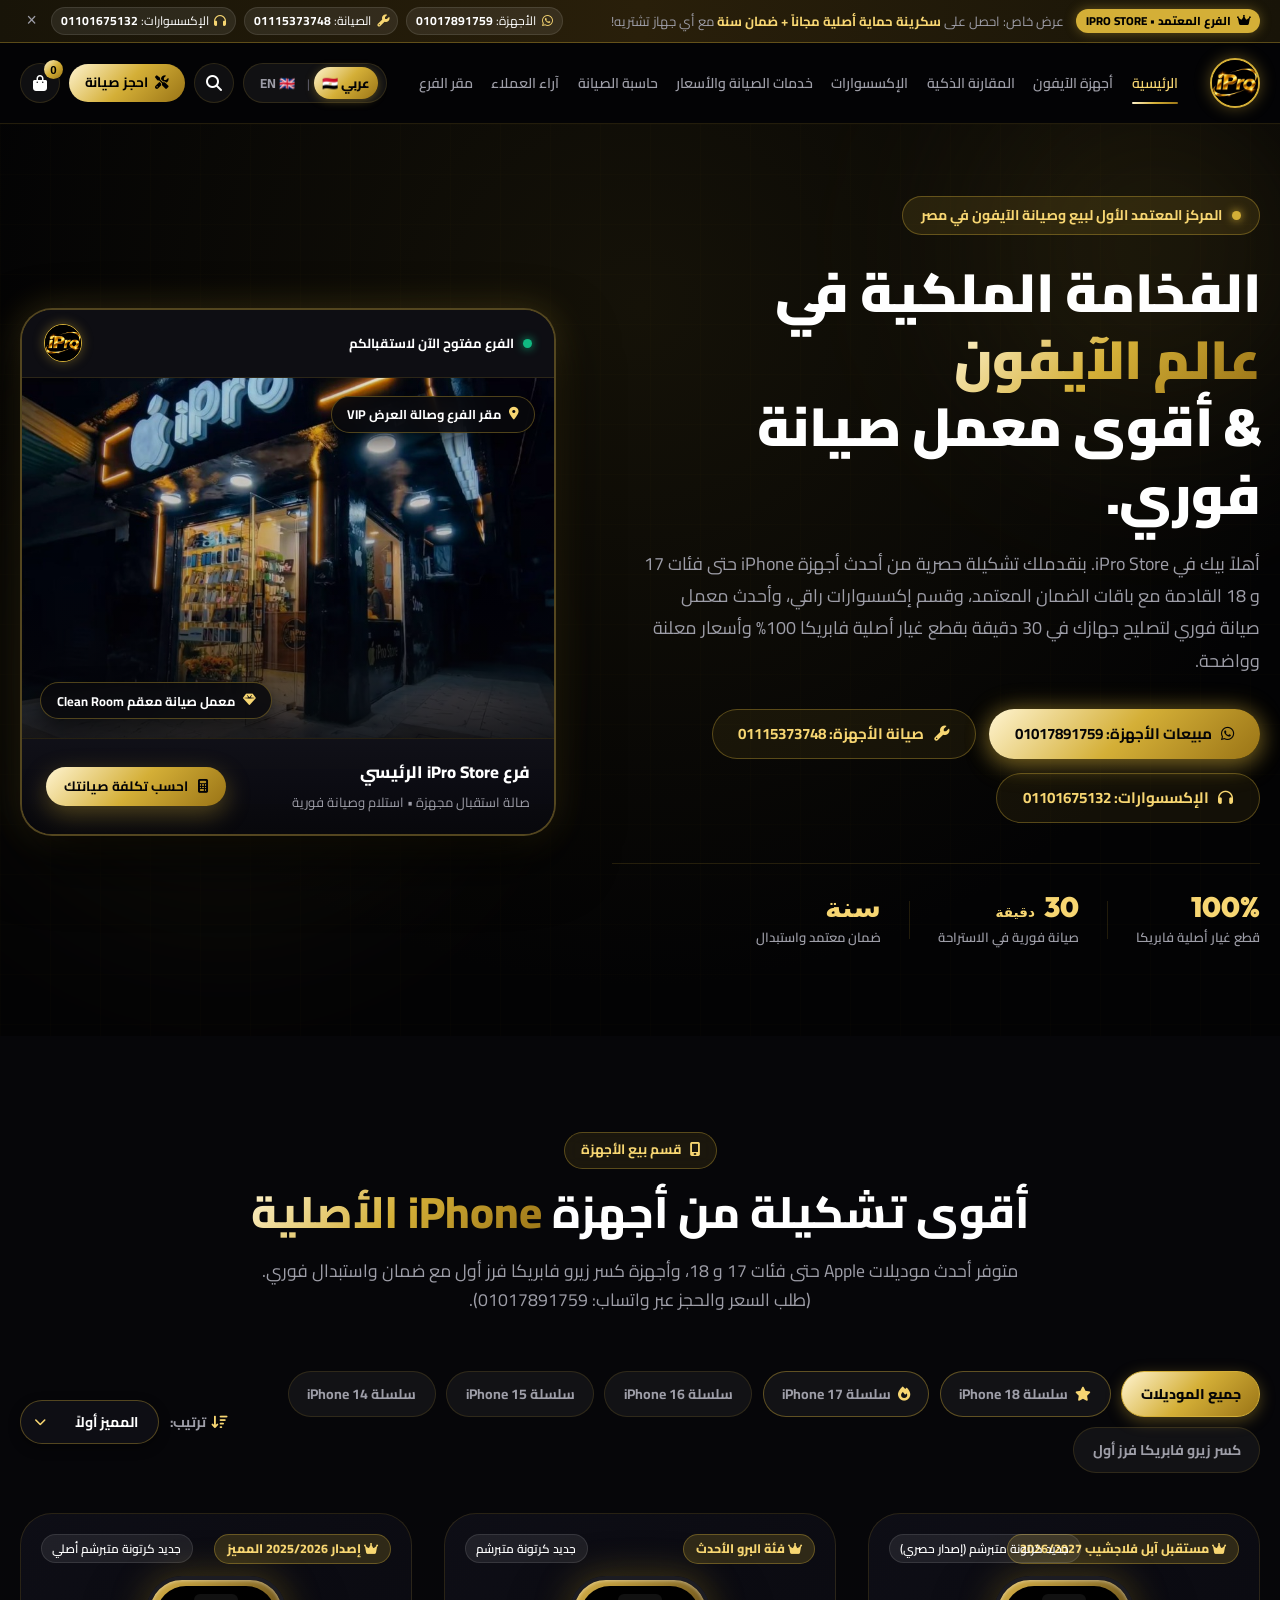
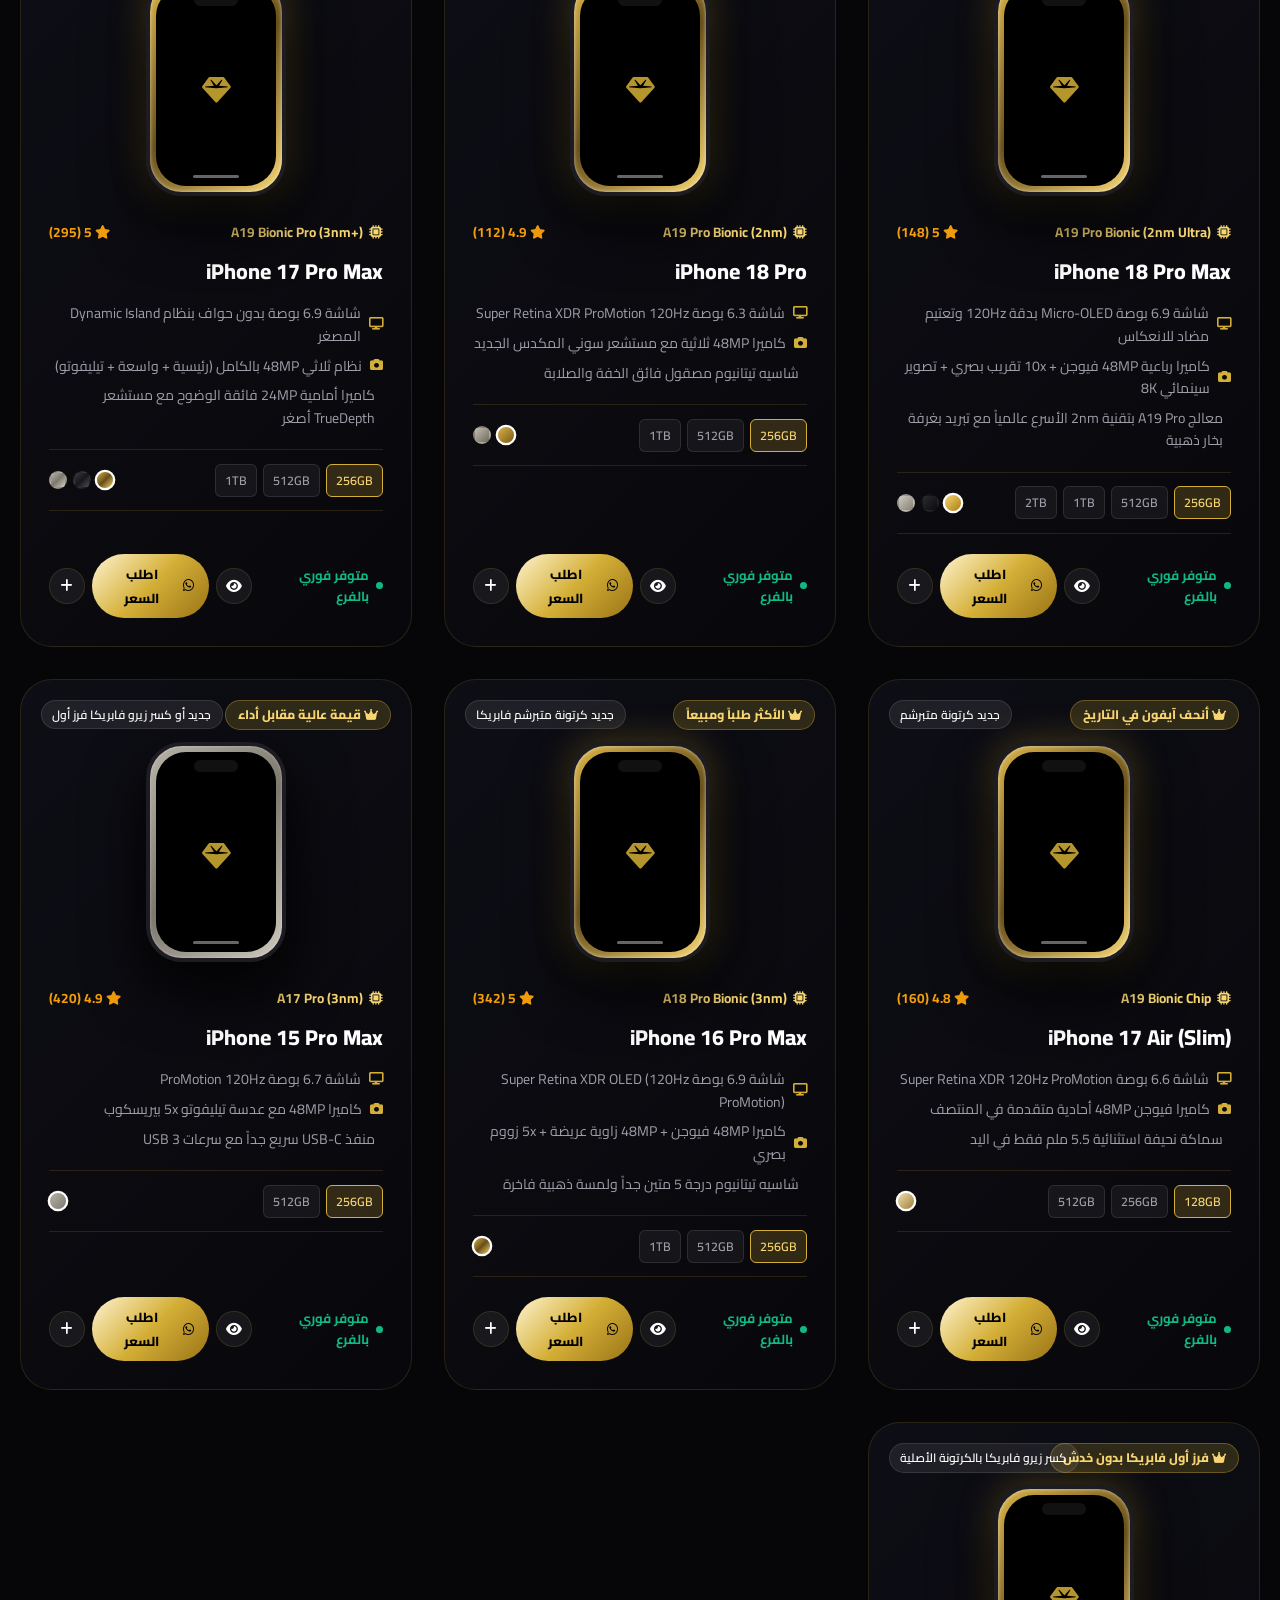
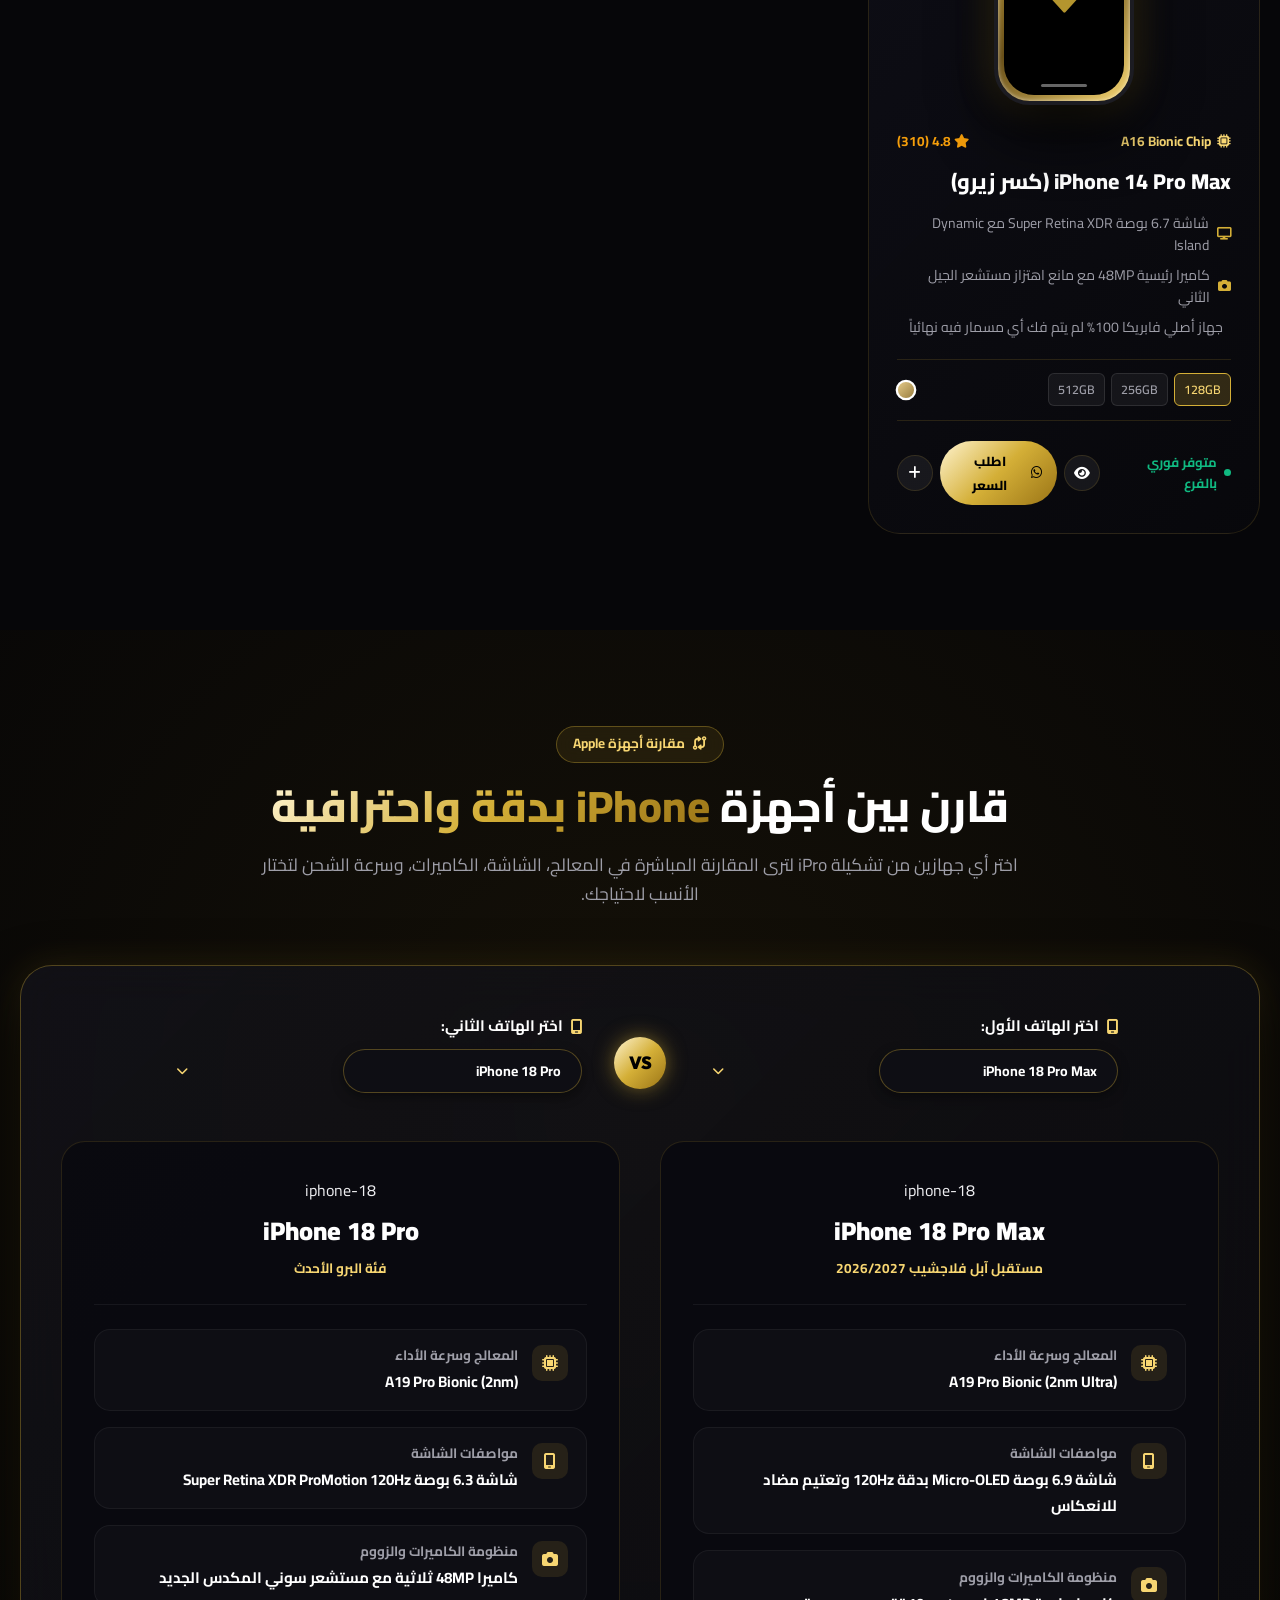
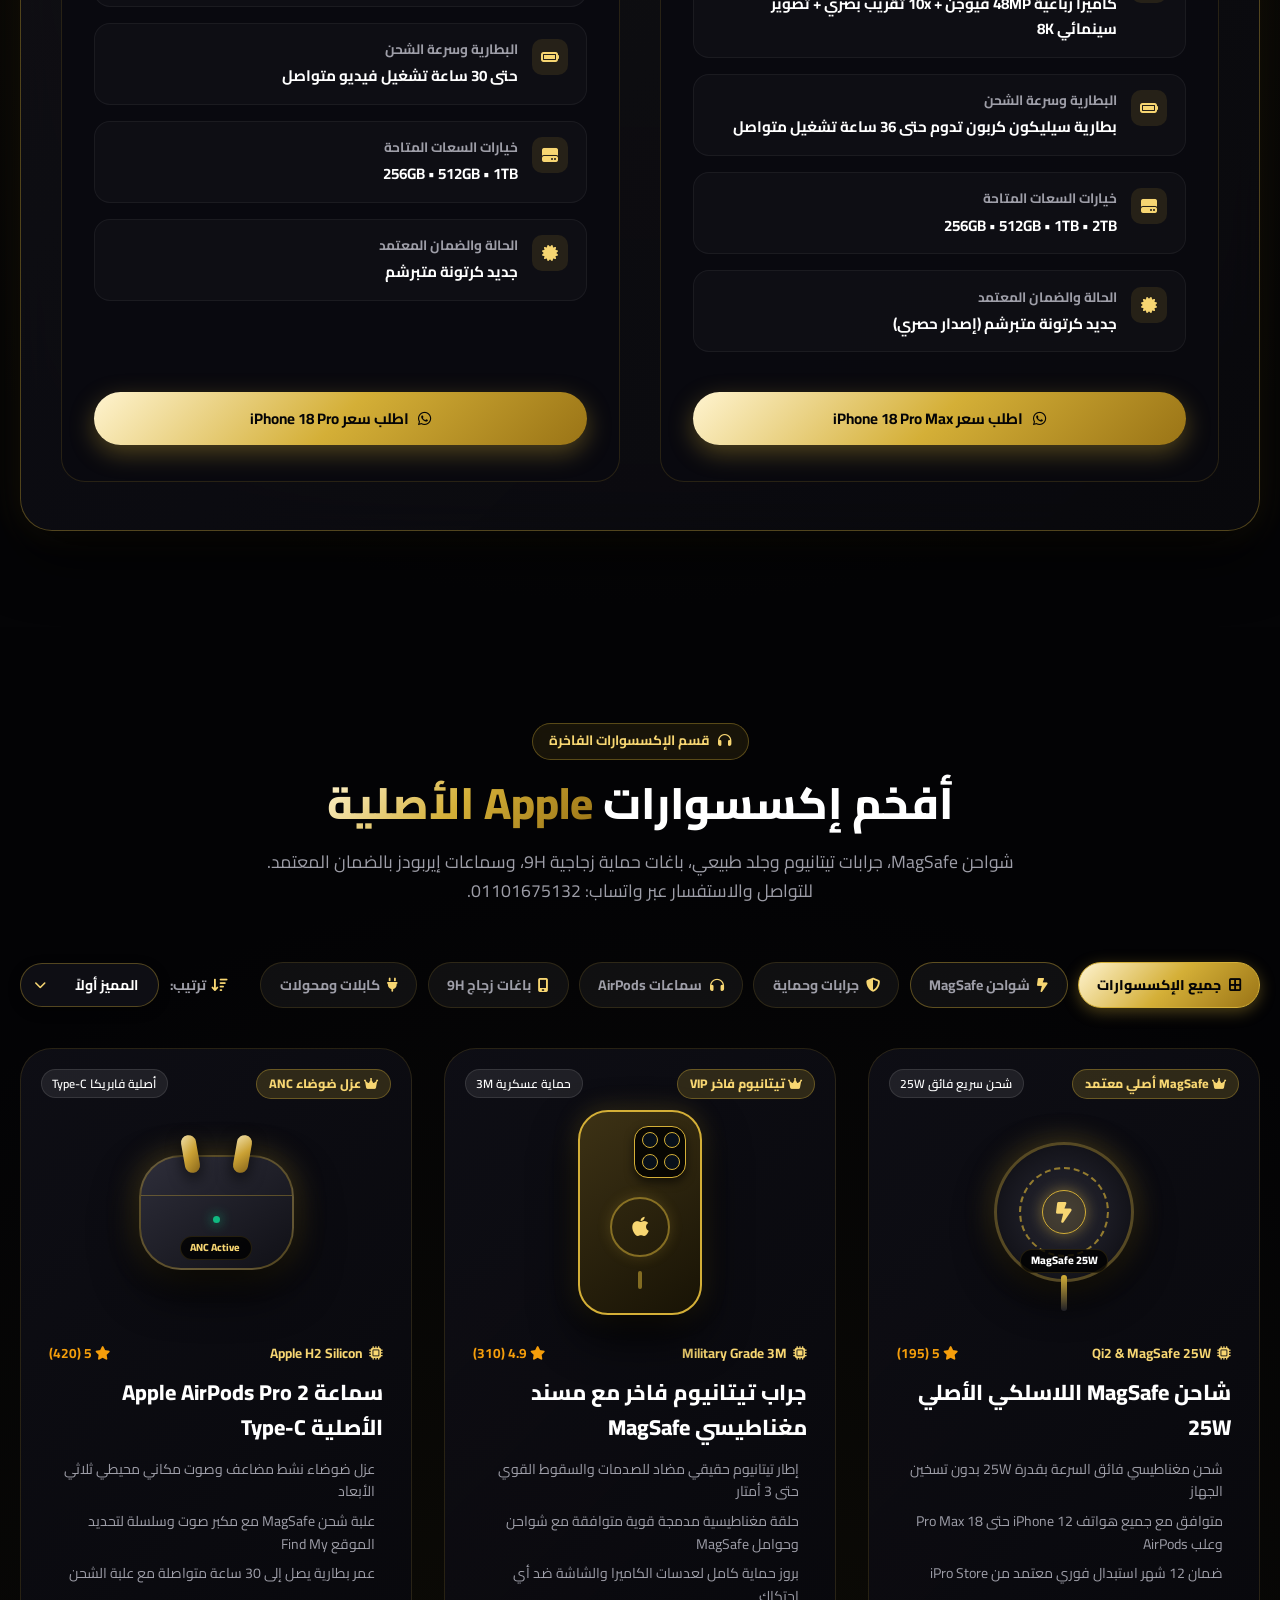
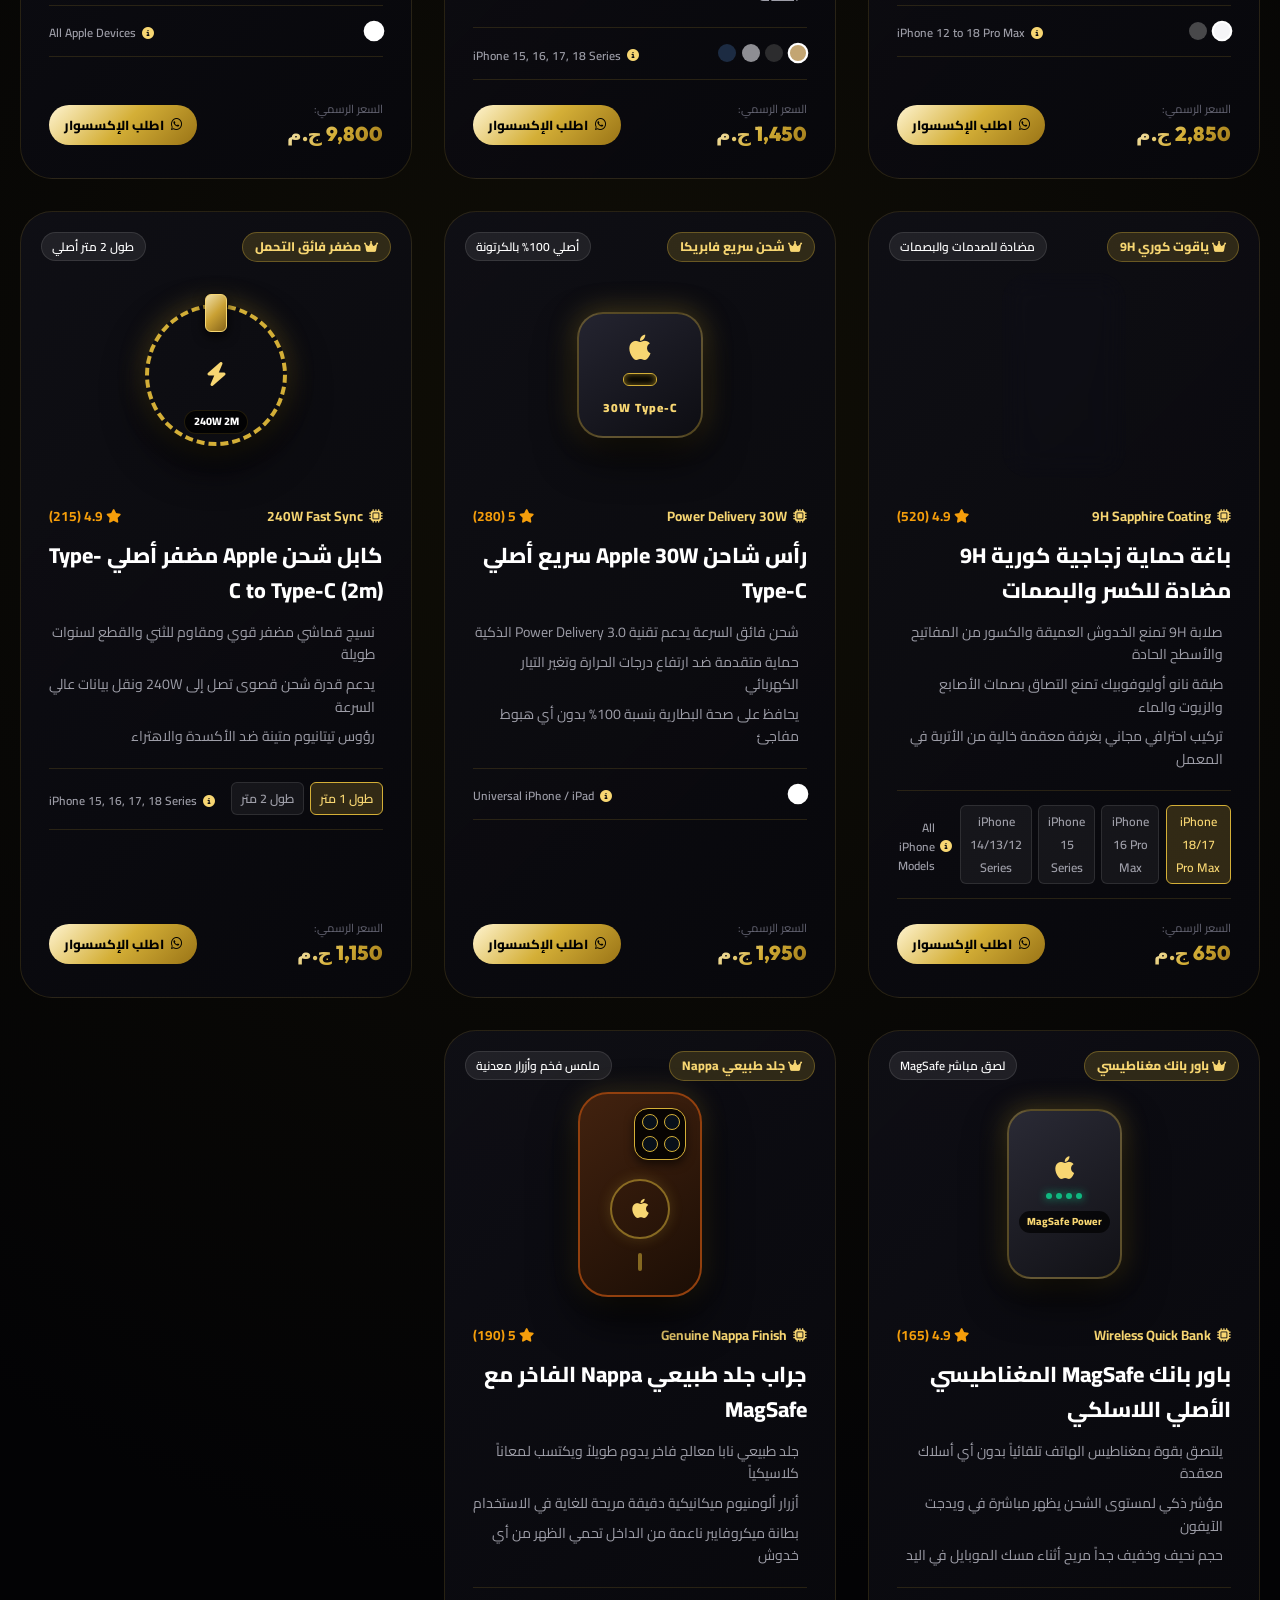
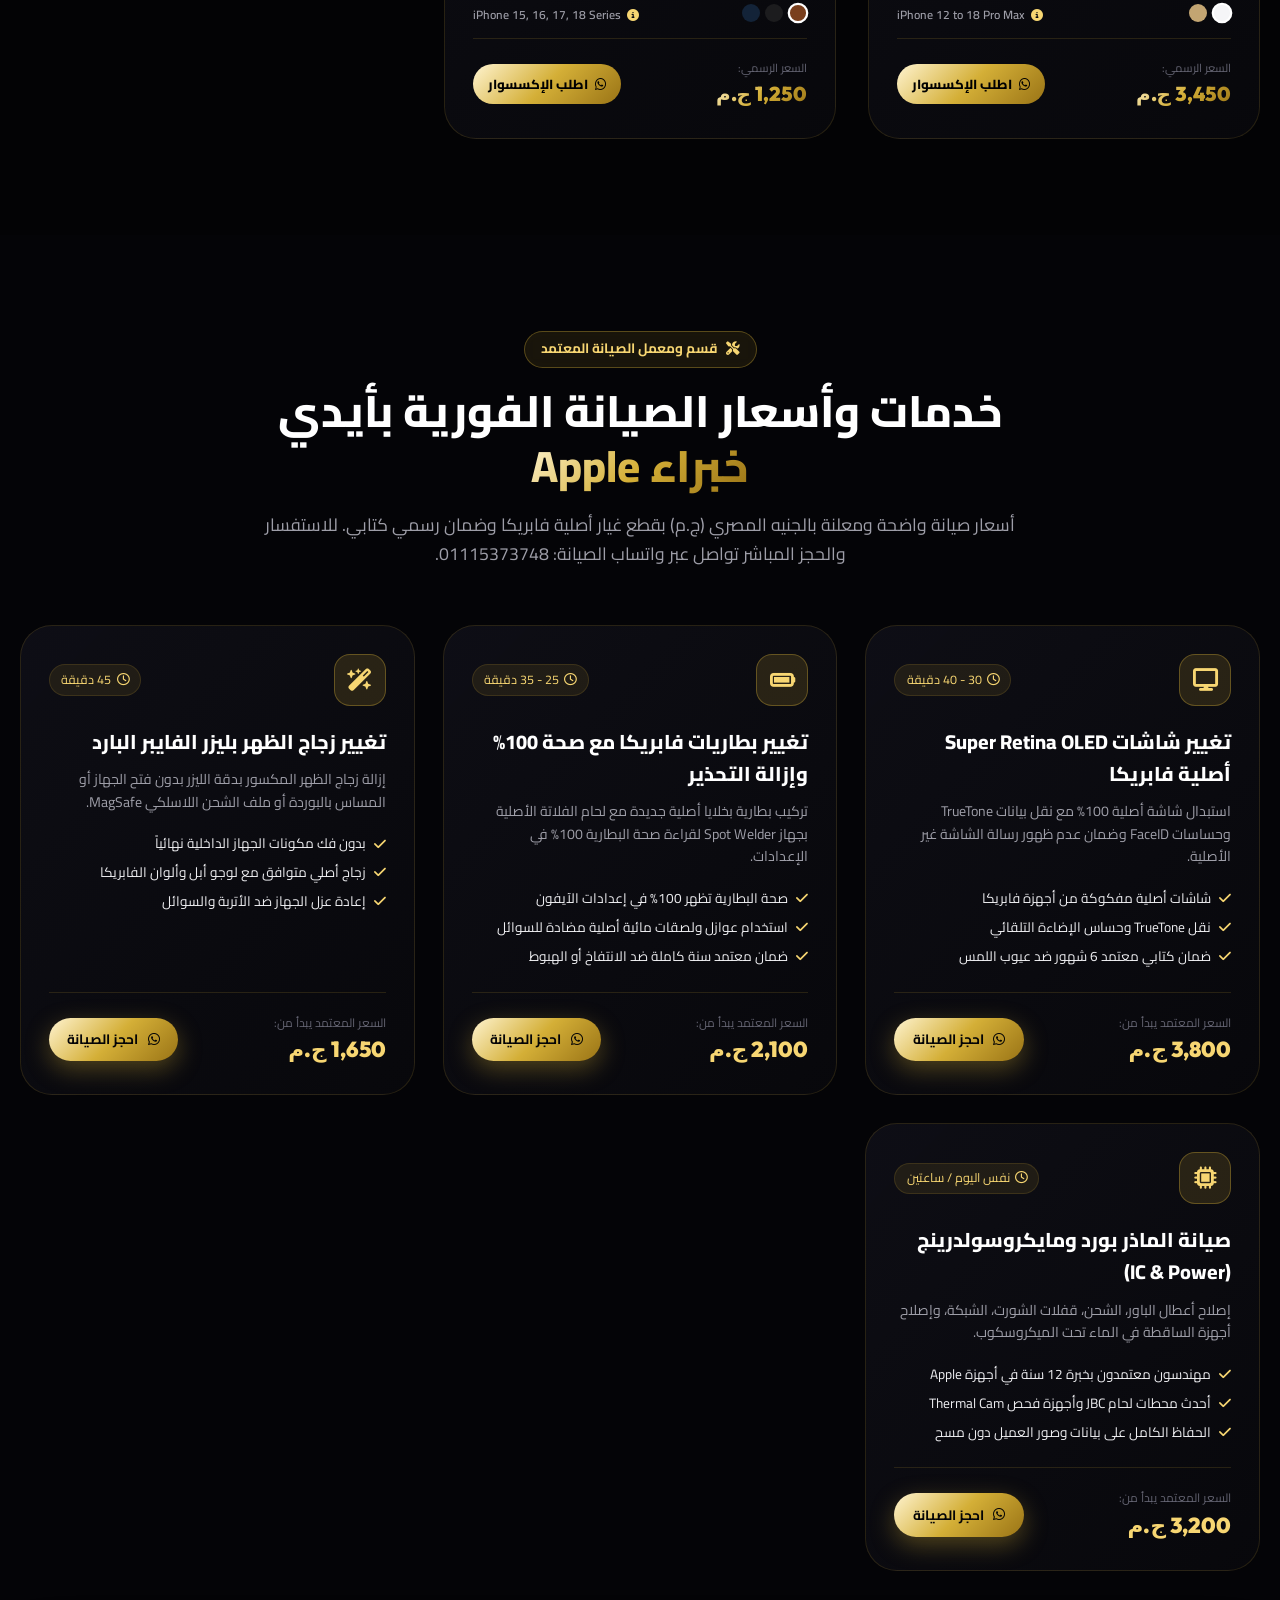
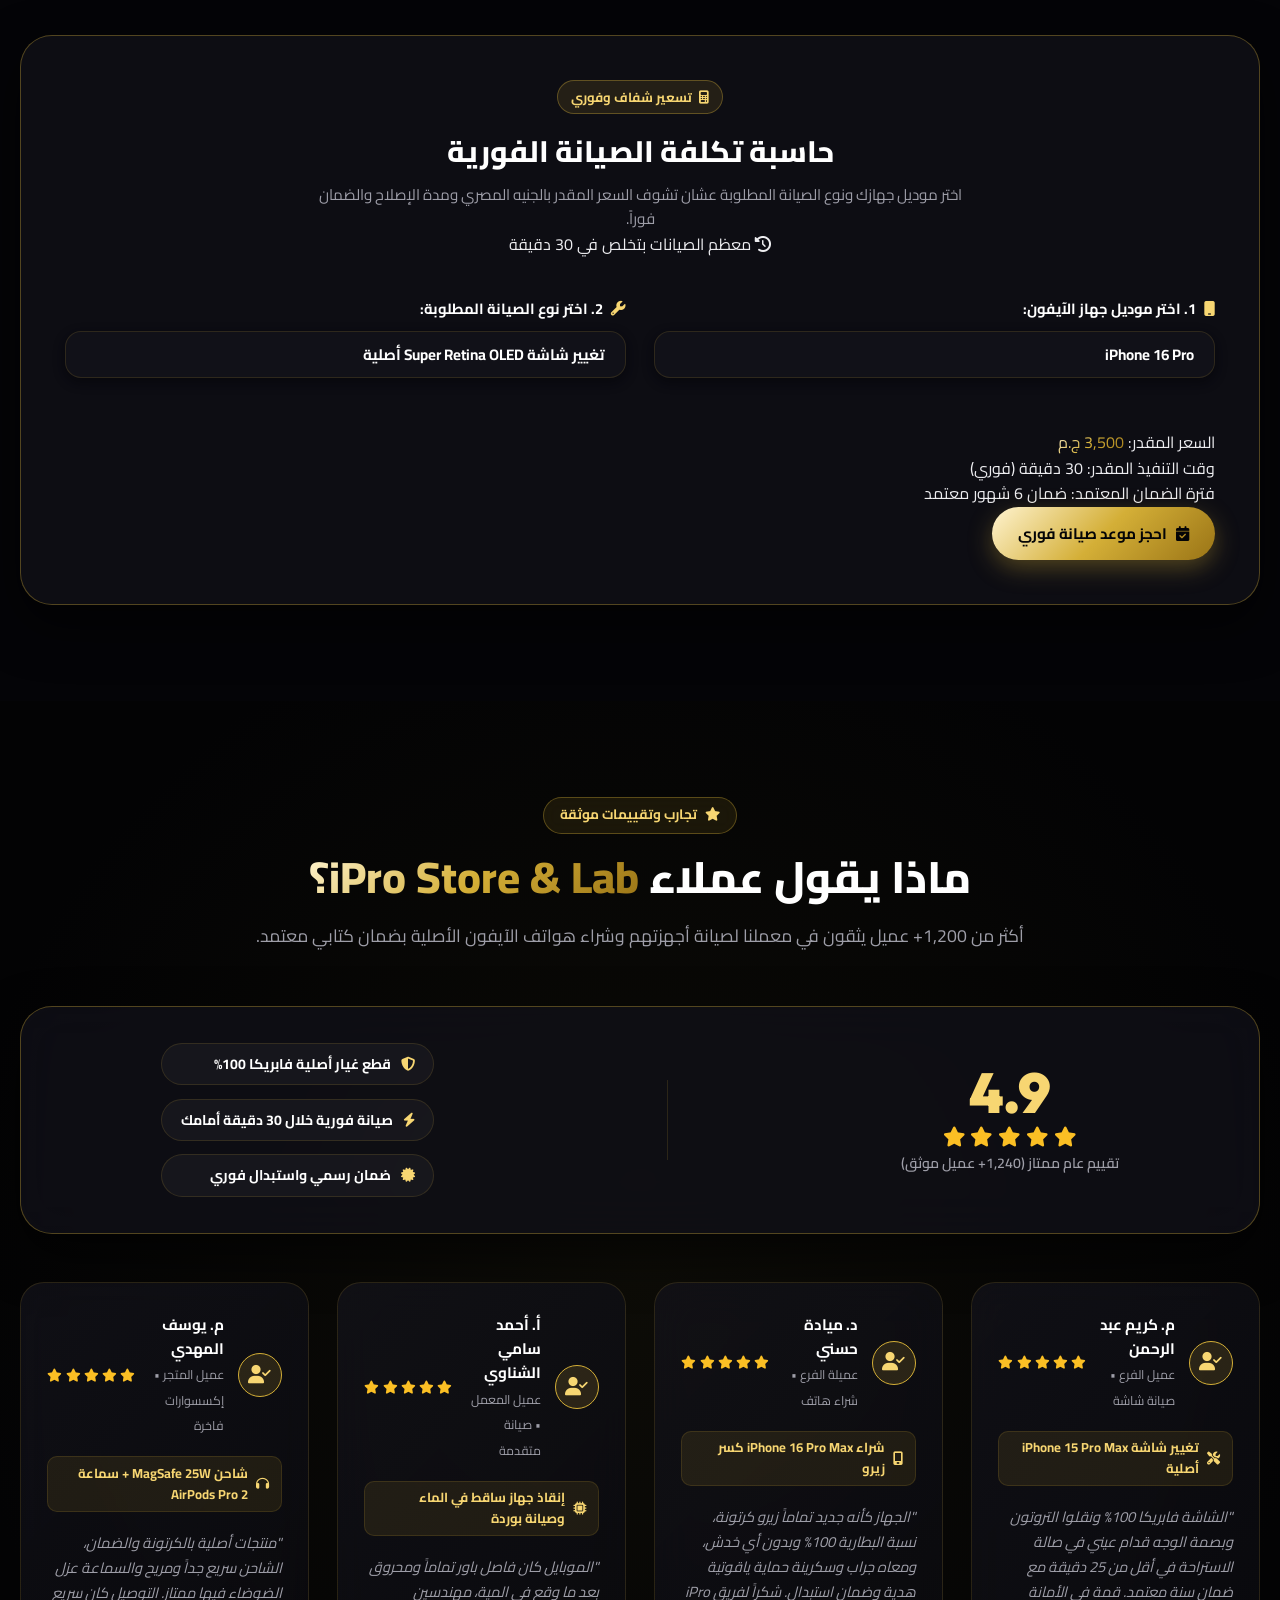
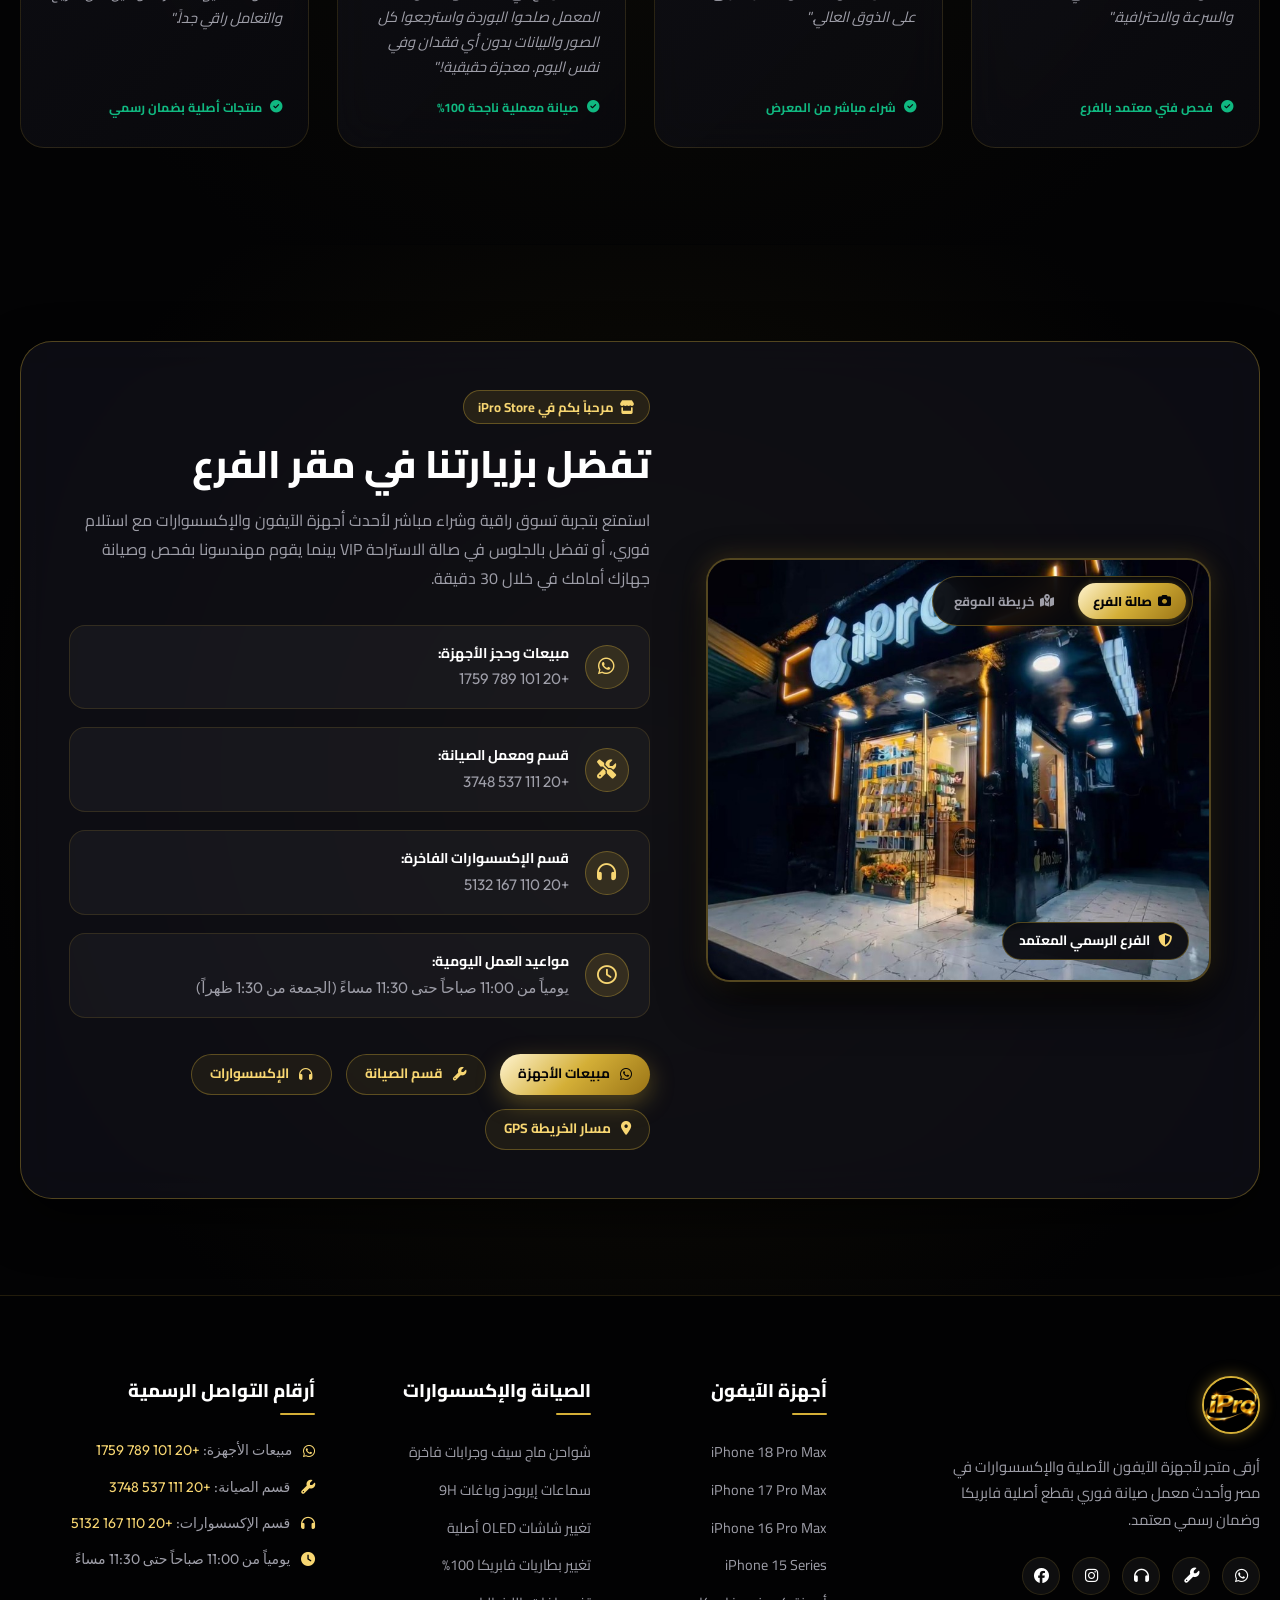
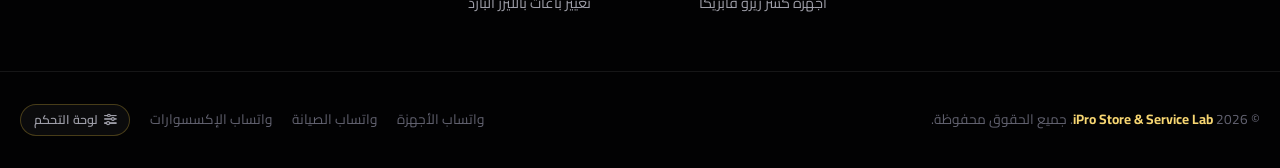
==== commit cff4fb1b: "Fix responsive design across all small screen breakpoints (320px - 480px)" ====
--- a/index.html
+++ b/index.html
@@ -745,10 +745,22 @@
   <!-- ================= MODALS & DRAWERS ================= -->
 
   <!-- 1. ITEM DETAILS MODAL (Devices) -->
-  <div class="modal-backdrop" id="itemDetailsModal">
+  <div class="modal-backdrop" id="productQuickModal">
     <div class="modal-box modal-luxury">
-      <button type="button" class="modal-close-btn" id="closeItemDetailsBtn" aria-label="إغلاق">&times;</button>
-      <div class="modal-grid" id="itemDetailsContent"></div>
+      <button type="button" class="modal-close-btn" id="closeProductModalBtn" aria-label="إغلاق">&times;</button>
+      <div class="badge-gold" id="modalProdBadge"><i class="fa-solid fa-crown"></i> <span>مميز</span></div>
+      <h3 id="modalProdTitle" style="color:#fff; margin:0.75rem 0 0.5rem 0; font-size:1.45rem;"></h3>
+      <div class="modal-specs-grid" id="modalSpecsGrid">
+        <div class="spec-box"><small>المعالج</small><strong id="modalChip"></strong></div>
+        <div class="spec-box"><small>الشاشة</small><strong id="modalDisplay"></strong></div>
+        <div class="spec-box"><small>الكاميرا</small><strong id="modalCamera"></strong></div>
+        <div class="spec-box"><small>البطارية</small><strong id="modalBattery"></strong></div>
+      </div>
+      <ul id="modalHighlightsList" class="modal-highlights-list"></ul>
+      <button type="button" class="btn btn-gold btn-block" id="modalDirectInquireBtn" style="margin-top:1.25rem;">
+        <i class="fa-brands fa-whatsapp"></i>
+        <span>اطلب السعر عبر واتساب</span>
+      </button>
     </div>
   </div>
 
--- a/index.css
+++ b/index.css
@@ -2718,52 +2718,473 @@
 }
 
 /* ===================================================================
-   RESPONSIVE DESIGN (MOBILE & TABLET EXCELLENCE)
+   MODAL SPECS & EXTRA COMPONENTS BASE STYLES
    =================================================================== */
-
-/* Tablet & Smaller Desktops */
-@media (max-width: 1080px) {
-  .hero-grid {
-    grid-template-columns: 1fr;
-    gap: 3rem;
-    text-align: center;
-  }
-
-  .hero-description {
-    margin-left: auto;
-    margin-right: auto;
-  }
-
-  .hero-cta-group {
-    justify-content: center;
-  }
-
-  .hero-metrics {
-    justify-content: center;
-  }
-
-  .branch-grid {
-    grid-template-columns: 1fr;
-    gap: 2.5rem;
-  }
-
-  .branch-real-img {
-    height: 320px;
-  }
-
-  .footer-grid {
-    grid-template-columns: 1fr 1fr;
-    gap: 2.5rem;
-  }
-}
-
-/* Responsive Header & Navigation for Laptops & Tablets (Max Width 1140px) */
+.modal-specs-grid {
+  display: grid;
+  grid-template-columns: repeat(2, 1fr);
+  gap: 0.75rem;
+  margin: 1.25rem 0;
+}
+
+.spec-box {
+  background: rgba(255, 255, 255, 0.03);
+  border: 1px solid var(--gold-border-subtle);
+  border-radius: var(--radius-sm);
+  padding: 0.65rem 0.85rem;
+  display: flex;
+  flex-direction: column;
+  gap: 0.25rem;
+}
+
+.spec-box small {
+  color: var(--text-muted);
+  font-size: 0.78rem;
+  font-weight: 600;
+}
+
+.spec-box strong {
+  color: #fff;
+  font-size: 0.92rem;
+  font-weight: 700;
+}
+
+.modal-highlights-list {
+  list-style: none;
+  padding: 0;
+  margin: 1.25rem 0;
+  display: flex;
+  flex-direction: column;
+  gap: 0.65rem;
+}
+
+.modal-highlights-list li {
+  display: flex;
+  align-items: center;
+  gap: 0.65rem;
+  font-size: 0.88rem;
+  color: var(--text-muted);
+}
+
+/* ================= SCROLL REVEAL & PARALLAX ANIMATIONS ================= */
+.scroll-reveal {
+  opacity: 0;
+  transform: translateY(32px);
+  transition: opacity 0.75s cubic-bezier(0.16, 1, 0.3, 1),
+              transform 0.75s cubic-bezier(0.16, 1, 0.3, 1);
+  will-change: opacity, transform;
+}
+
+.scroll-reveal.revealed {
+  opacity: 1;
+  transform: translateY(0);
+}
+
+.scroll-reveal-stagger > * {
+  opacity: 0;
+  transform: translateY(30px);
+  transition: opacity 0.65s cubic-bezier(0.16, 1, 0.3, 1),
+              transform 0.65s cubic-bezier(0.16, 1, 0.3, 1);
+  will-change: opacity, transform;
+}
+
+.scroll-reveal-stagger.revealed > *:nth-child(1) { transition-delay: 0.05s; }
+.scroll-reveal-stagger.revealed > *:nth-child(2) { transition-delay: 0.12s; }
+.scroll-reveal-stagger.revealed > *:nth-child(3) { transition-delay: 0.20s; }
+.scroll-reveal-stagger.revealed > *:nth-child(4) { transition-delay: 0.28s; }
+.scroll-reveal-stagger.revealed > *:nth-child(5) { transition-delay: 0.36s; }
+.scroll-reveal-stagger.revealed > *:nth-child(6) { transition-delay: 0.44s; }
+
+.scroll-reveal-stagger.revealed > * {
+  opacity: 1;
+  transform: translateY(0);
+}
+
+/* ===================================================================
+   INTERACTIVE IPHONE COMPARISON TOOL
+   =================================================================== */
+.compare-section {
+  background: radial-gradient(circle at 50% 30%, #151108 0%, #040406 85%);
+  position: relative;
+}
+
+.compare-card {
+  padding: 3rem 2.5rem;
+  border-radius: var(--radius-xl);
+  border: 1px solid var(--gold-border);
+  box-shadow: 0 25px 60px rgba(0, 0, 0, 0.8), 0 0 35px rgba(212, 175, 55, 0.15);
+}
+
+.compare-selectors-row {
+  display: flex;
+  align-items: center;
+  justify-content: center;
+  gap: 2rem;
+  margin-bottom: 3rem;
+  flex-wrap: wrap;
+}
+
+.compare-selector-box {
+  flex: 1;
+  min-width: 260px;
+  max-width: 420px;
+  display: flex;
+  flex-direction: column;
+  gap: 0.65rem;
+}
+
+.compare-selector-box label {
+  font-weight: 700;
+  font-size: 0.95rem;
+  color: #fff;
+  display: flex;
+  align-items: center;
+  gap: 0.5rem;
+}
+
+.compare-vs-badge {
+  width: 52px;
+  height: 52px;
+  border-radius: 50%;
+  background: var(--gold-gradient);
+  color: #000;
+  font-weight: 900;
+  font-family: var(--font-en);
+  display: flex;
+  align-items: center;
+  justify-content: center;
+  font-size: 1.1rem;
+  box-shadow: 0 0 20px rgba(212, 175, 55, 0.5);
+  flex-shrink: 0;
+  align-self: flex-end;
+  margin-bottom: 0.25rem;
+}
+
+.compare-results-grid {
+  display: grid;
+  grid-template-columns: 1fr 1fr;
+  gap: 2.5rem;
+}
+
+.compare-col {
+  background: rgba(10, 10, 16, 0.85);
+  border: 1px solid var(--gold-border-subtle);
+  border-radius: var(--radius-lg);
+  padding: 2.25rem 2rem;
+  display: flex;
+  flex-direction: column;
+  gap: 1.5rem;
+  transition: all var(--transition-fast);
+  position: relative;
+  overflow: hidden;
+}
+
+.compare-col:hover {
+  border-color: var(--gold-primary);
+  box-shadow: 0 15px 35px rgba(0, 0, 0, 0.8), 0 0 20px rgba(212, 175, 55, 0.2);
+}
+
+.compare-header {
+  text-align: center;
+  padding-bottom: 1.5rem;
+  border-bottom: 1px solid rgba(255, 255, 255, 0.06);
+}
+
+.compare-header h3 {
+  font-size: 1.6rem;
+  font-weight: 900;
+  color: #fff;
+  margin: 0.5rem 0 0.35rem 0;
+}
+
+.compare-specs-list {
+  display: flex;
+  flex-direction: column;
+  gap: 1rem;
+}
+
+.compare-spec-item {
+  display: flex;
+  align-items: flex-start;
+  gap: 0.85rem;
+  background: rgba(255, 255, 255, 0.025);
+  border: 1px solid rgba(255, 255, 255, 0.05);
+  padding: 0.95rem 1.15rem;
+  border-radius: var(--radius-md);
+}
+
+.compare-spec-icon {
+  width: 36px;
+  height: 36px;
+  border-radius: var(--radius-sm);
+  background: rgba(212, 175, 55, 0.12);
+  color: var(--gold-light);
+  display: flex;
+  align-items: center;
+  justify-content: center;
+  font-size: 1rem;
+  flex-shrink: 0;
+}
+
+.compare-spec-text strong {
+  display: block;
+  font-size: 0.85rem;
+  color: var(--text-muted);
+  margin-bottom: 0.15rem;
+}
+
+.compare-spec-text span {
+  font-size: 0.95rem;
+  color: #fff;
+  font-weight: 700;
+}
+
+.compare-footer-cta {
+  margin-top: auto;
+  padding-top: 1rem;
+}
+
+/* ===================================================================
+   VIP CUSTOMER REVIEWS & RATINGS
+   =================================================================== */
+.reviews-section {
+  background: radial-gradient(circle at 50% 50%, #0d0c07 0%, #030304 80%);
+  position: relative;
+}
+
+.reviews-summary-banner {
+  display: flex;
+  align-items: center;
+  justify-content: space-around;
+  padding: 2.25rem 2.5rem;
+  border-radius: var(--radius-xl);
+  margin-bottom: 3rem;
+  gap: 2rem;
+  flex-wrap: wrap;
+}
+
+.summary-score-col {
+  text-align: center;
+  display: flex;
+  flex-direction: column;
+  align-items: center;
+  gap: 0.35rem;
+}
+
+.score-big {
+  font-size: 3.5rem;
+  font-weight: 900;
+  color: var(--gold-light);
+  font-family: var(--font-en);
+  line-height: 1;
+}
+
+.stars-gold {
+  color: #fbbf24;
+  font-size: 1.25rem;
+  display: flex;
+  gap: 0.3rem;
+}
+
+.summary-score-col span {
+  color: var(--text-muted);
+  font-size: 0.88rem;
+  font-weight: 600;
+}
+
+.summary-divider {
+  width: 1px;
+  height: 80px;
+  background: var(--gold-border-subtle);
+}
+
+.summary-badges-col {
+  display: flex;
+  flex-direction: column;
+  gap: 0.85rem;
+}
+
+.trust-badge-pill {
+  display: flex;
+  align-items: center;
+  gap: 0.65rem;
+  background: rgba(255, 255, 255, 0.04);
+  border: 1px solid var(--gold-border-subtle);
+  padding: 0.55rem 1.15rem;
+  border-radius: var(--radius-full);
+  font-size: 0.88rem;
+  font-weight: 700;
+  color: #fff;
+}
+
+.reviews-grid {
+  display: grid;
+  grid-template-columns: repeat(auto-fit, minmax(280px, 1fr));
+  gap: 1.75rem;
+}
+
+.review-card {
+  border-radius: var(--radius-lg);
+  padding: 1.85rem 1.65rem;
+  display: flex;
+  flex-direction: column;
+  gap: 1.15rem;
+  transition: all var(--transition-fast);
+}
+
+.review-card:hover {
+  transform: translateY(-4px);
+  border-color: var(--gold-primary);
+  box-shadow: 0 15px 35px rgba(0, 0, 0, 0.7), var(--gold-glow);
+}
+
+.review-card-header {
+  display: flex;
+  align-items: center;
+  gap: 0.85rem;
+}
+
+.reviewer-avatar {
+  width: 44px;
+  height: 44px;
+  border-radius: 50%;
+  background: rgba(212, 175, 55, 0.15);
+  border: 1.5px solid var(--gold-primary);
+  color: var(--gold-light);
+  display: flex;
+  align-items: center;
+  justify-content: center;
+  font-size: 1.15rem;
+  flex-shrink: 0;
+}
+
+.reviewer-meta {
+  flex: 1;
+}
+
+.reviewer-meta strong {
+  display: block;
+  font-size: 0.95rem;
+  color: #fff;
+}
+
+.reviewer-meta small {
+  color: var(--text-muted);
+  font-size: 0.78rem;
+}
+
+.review-stars {
+  color: #fbbf24;
+  font-size: 0.82rem;
+  display: flex;
+  gap: 0.2rem;
+}
+
+.review-service-tag {
+  background: rgba(212, 175, 55, 0.1);
+  border: 1px solid var(--gold-border-subtle);
+  border-radius: var(--radius-sm);
+  padding: 0.35rem 0.75rem;
+  font-size: 0.82rem;
+  font-weight: 700;
+  color: var(--gold-light);
+  display: inline-flex;
+  align-items: center;
+  gap: 0.45rem;
+  align-self: flex-start;
+}
+
+.review-text {
+  color: var(--text-muted);
+  font-size: 0.92rem;
+  line-height: 1.7;
+  margin: 0;
+  font-style: italic;
+  flex: 1;
+}
+
+.review-verified {
+  font-size: 0.78rem;
+  color: #10B981;
+  font-weight: 700;
+  display: flex;
+  align-items: center;
+  gap: 0.45rem;
+}
+
+/* ===================================================================
+   BRANCH MEDIA TABS & MAP EMBED
+   =================================================================== */
+.branch-media-tabs {
+  position: absolute;
+  top: 1rem;
+  inset-inline-start: 1rem;
+  z-index: 10;
+  display: flex;
+  gap: 0.5rem;
+  background: rgba(8, 8, 12, 0.9);
+  padding: 0.35rem;
+  border-radius: var(--radius-full);
+  border: 1px solid var(--gold-border);
+  backdrop-filter: blur(15px);
+}
+
+.branch-tab-btn {
+  background: transparent;
+  border: none;
+  color: var(--text-muted);
+  padding: 0.4rem 0.95rem;
+  border-radius: var(--radius-full);
+  font-size: 0.8rem;
+  font-weight: 700;
+  cursor: pointer;
+  display: flex;
+  align-items: center;
+  gap: 0.4rem;
+  transition: all var(--transition-fast);
+  font-family: inherit;
+}
+
+.branch-tab-btn:hover {
+  color: #fff;
+}
+
+.branch-tab-btn.active {
+  background: var(--gold-gradient);
+  color: #040406;
+  font-weight: 800;
+  box-shadow: 0 2px 10px rgba(212, 175, 55, 0.4);
+}
+
+.branch-view-pane {
+  display: none;
+  position: relative;
+  width: 100%;
+  height: 420px;
+}
+
+.branch-view-pane.active {
+  display: block;
+}
+
+.map-embed-wrapper {
+  width: 100%;
+  height: 420px;
+  filter: invert(90%) hue-rotate(180deg) contrast(90%);
+  border-radius: var(--radius-lg);
+  overflow: hidden;
+}
+
+/* ===================================================================
+   MASTER RESPONSIVE ENGINE (MOBILE-FIRST POLISH & ULTRA-SMALL SCREENS)
+   =================================================================== */
+
+/* 1. Laptops & Small Desktops (<= 1140px) */
 @media (max-width: 1140px) {
   .mobile-menu-toggle {
     display: flex;
   }
 
-  /* Slide-Down Luxury Mobile Navigation Drawer */
   .nav-menu {
     position: fixed;
     top: var(--nav-height);
@@ -2775,7 +3196,7 @@
     -webkit-backdrop-filter: blur(30px);
     flex-direction: column;
     padding: 2rem 1.5rem;
-    gap: 1.25rem;
+    gap: 1.15rem;
     border-top: 1px solid var(--gold-border);
     transform: translateY(-100%);
     opacity: 0;
@@ -2800,6 +3221,7 @@
     border: 1px solid rgba(255, 255, 255, 0.06);
     display: block;
     text-align: center;
+    width: 100%;
   }
 
   .nav-link.active, .nav-link:hover {
@@ -2813,53 +3235,123 @@
   }
 }
 
-/* Mobile Devices (Max Width 768px) */
+/* 2. Tablets & Small Laptops (<= 1080px) */
+@media (max-width: 1080px) {
+  .hero-grid {
+    grid-template-columns: 1fr;
+    gap: 2.75rem;
+    text-align: center;
+  }
+
+  .hero-description {
+    margin-left: auto;
+    margin-right: auto;
+  }
+
+  .hero-cta-group {
+    justify-content: center;
+  }
+
+  .hero-metrics {
+    justify-content: center;
+  }
+
+  .branch-grid {
+    grid-template-columns: 1fr;
+    gap: 2.5rem;
+  }
+
+  .branch-real-img,
+  .branch-view-pane,
+  .map-embed-wrapper {
+    height: 320px;
+  }
+
+  .footer-grid {
+    grid-template-columns: 1fr 1fr;
+    gap: 2.5rem;
+  }
+}
+
+/* 3. Medium Screens & Small Tablets (<= 900px) */
+@media (max-width: 900px) {
+  .compare-results-grid {
+    grid-template-columns: 1fr;
+    gap: 1.75rem;
+  }
+
+  .compare-vs-badge {
+    align-self: center;
+    margin: 0;
+  }
+
+  .summary-divider {
+    display: none;
+  }
+
+  .reviews-summary-banner {
+    flex-direction: column;
+    text-align: center;
+    padding: 1.75rem 1.25rem;
+  }
+}
+
+/* 4. Tablets & Larger Phones (<= 768px) */
 @media (max-width: 768px) {
   :root {
-    --nav-height: 70px;
+    --nav-height: 68px;
+  }
+
+  .section-padding {
+    padding: 3.5rem 0;
+  }
+
+  .container {
+    padding-left: 1rem;
+    padding-right: 1rem;
   }
 
   /* Top announcement bar */
   .top-announcement p {
     font-size: 0.78rem;
   }
+
   .announcement-phone-pill span {
     display: none;
   }
+
   .announcement-phone-pill {
-    padding: 0.25rem 0.45rem;
-  }
-
-  .action-btn-admin span {
-    display: none;
-  }
-  .action-btn-admin {
-    padding: 0.45rem 0.65rem;
-  }
-
+    padding: 0.25rem 0.5rem;
+  }
+
+  .action-btn-admin span,
   .action-btn-book span {
     display: none;
   }
+
+  .action-btn-admin,
   .action-btn-book {
-    padding: 0.45rem 0.75rem;
-  }
-
-  /* Hero Section on Mobile */
+    padding: 0.45rem 0.65rem;
+  }
+
+  /* Hero Section */
   .hero-section {
-    padding: 2.5rem 0 3.5rem 0;
+    padding: 2.5rem 0 3.25rem 0;
   }
 
   .hero-title {
-    font-size: clamp(1.85rem, 6.5vw, 2.75rem);
+    font-size: clamp(1.75rem, 6.5vw, 2.6rem);
   }
 
   .hero-cta-group {
     flex-direction: column;
     gap: 0.85rem;
+    width: 100%;
   }
 
   .hero-cta-group .btn {
     width: 100%;
+    justify-content: center;
   }
 
   .hero-metrics {
@@ -2877,7 +3369,7 @@
   }
 
   .storefront-image-frame {
-    height: 260px;
+    height: 250px;
   }
 
   .store-floating-tag {
@@ -2893,9 +3385,10 @@
 
   .storefront-card-footer .btn {
     width: 100%;
-  }
-
-  /* Grids Stack Cleanly on Mobile */
+    justify-content: center;
+  }
+
+  /* Grids Stack */
   .product-grid,
   .accessories-grid,
   .services-grid {
@@ -2907,7 +3400,7 @@
   .filter-bar-container {
     flex-direction: column;
     align-items: stretch;
-    gap: 1.25rem;
+    gap: 1.15rem;
   }
 
   .category-tabs {
@@ -2916,6 +3409,11 @@
     flex-wrap: nowrap;
     -webkit-overflow-scrolling: touch;
     width: 100%;
+    scrollbar-width: none;
+  }
+
+  .category-tabs::-webkit-scrollbar {
+    display: none;
   }
 
   .tab-btn,
@@ -2924,12 +3422,44 @@
   }
 
   .store-sort-box {
-    justify-content: flex-end;
-  }
-
-  /* Estimator Form on Mobile */
+    width: 100%;
+  }
+
+  .custom-select-wrapper,
+  .custom-select {
+    width: 100%;
+  }
+
+  /* Comparison Tool */
+  .compare-card {
+    padding: 1.85rem 1.25rem;
+    border-radius: var(--radius-lg);
+  }
+
+  .compare-selectors-row {
+    flex-direction: column;
+    gap: 1.25rem;
+    margin-bottom: 2rem;
+  }
+
+  .compare-selector-box {
+    min-width: 0;
+    width: 100%;
+    max-width: 100%;
+  }
+
+  .compare-col {
+    padding: 1.5rem 1.25rem;
+  }
+
+  .compare-footer-cta .btn {
+    width: 100%;
+    justify-content: center;
+  }
+
+  /* Estimator Form */
   .estimator-card {
-    padding: 1.5rem;
+    padding: 1.5rem 1.25rem;
   }
 
   .estimator-form-grid {
@@ -2941,33 +3471,59 @@
     flex-direction: column;
     text-align: center;
     gap: 1.25rem;
-    padding: 1.5rem;
+    padding: 1.35rem 1rem;
   }
 
   .calc-details-col {
     flex-direction: column;
-    gap: 0.75rem;
-  }
-
-  /* Bottom Branch Section on Mobile */
+    gap: 0.65rem;
+    width: 100%;
+  }
+
+  .calc-detail-item {
+    justify-content: center;
+  }
+
+  /* Service Card Footers */
+  .service-footer {
+    flex-direction: column;
+    align-items: stretch;
+    gap: 0.85rem;
+    text-align: center;
+  }
+
+  .service-footer .btn {
+    width: 100%;
+    justify-content: center;
+  }
+
+  .service-price-block {
+    align-items: center;
+  }
+
+  /* Branch Section */
   .branch-card {
     padding: 1.5rem 1.25rem;
     border-radius: var(--radius-lg);
   }
 
-  .branch-real-img {
-    height: 240px;
+  .branch-real-img,
+  .branch-view-pane,
+  .map-embed-wrapper {
+    height: 250px;
   }
 
   .branch-actions-row {
     flex-direction: column;
+    width: 100%;
   }
 
   .branch-actions-row .btn {
     width: 100%;
-  }
-
-  /* Footer on Mobile */
+    justify-content: center;
+  }
+
+  /* Footer */
   .site-footer {
     padding: 3.5rem 0 2rem 0;
   }
@@ -2987,7 +3543,7 @@
     gap: 1rem;
   }
 
-  /* Modals on Mobile */
+  /* Modals */
   .modal-box {
     padding: 1.5rem 1.25rem;
   }
@@ -3002,463 +3558,674 @@
   }
 }
 
-/* Extra Small Mobile (<= 420px) */
-@media (max-width: 420px) {
+/* 5. Standard Smartphones (<= 576px) */
+@media (max-width: 576px) {
+  :root {
+    --nav-height: 64px;
+  }
+
+  .section-padding {
+    padding: 2.75rem 0;
+  }
+
+  .container {
+    padding-left: 0.85rem;
+    padding-right: 0.85rem;
+  }
+
+  /* Announcement Bar */
+  .announcement-inner {
+    gap: 0.5rem;
+  }
+
+  .announcement-badge {
+    font-size: 0.68rem;
+    padding: 0.15rem 0.5rem;
+  }
+
+  .announcement-text {
+    font-size: 0.72rem;
+    max-width: 180px;
+  }
+
+  /* Navbar Streamlining: Hide Book CTA from tight header to prevent horizontal overflow */
+  .action-btn-book {
+    display: none !important;
+  }
+
+  .navbar {
+    gap: 0.45rem;
+  }
+
   .logo-image-wrapper {
-    width: 42px;
-    height: 42px;
+    width: 44px;
+    height: 44px;
+  }
+
+  .nav-actions {
+    gap: 0.35rem;
+  }
+
+  .search-toggle-btn,
+  .cart-trigger-btn,
+  .mobile-menu-toggle {
+    width: 36px;
+    height: 36px;
+    font-size: 0.9rem;
+  }
+
+  .lang-switch-box {
+    padding: 0.15rem 0.35rem;
+    gap: 0.2rem;
   }
 
   .lang-btn {
-    padding: 0.2rem 0.35rem;
-    font-size: 0.75rem;
+    font-size: 0.72rem;
+    padding: 0.2rem 0.4rem;
+  }
+
+  /* Hero Section */
+  .hero-section {
+    padding: 1.85rem 0 2.5rem 0;
+  }
+
+  .hero-chip {
+    font-size: 0.72rem;
+    padding: 0.35rem 0.75rem;
+    white-space: normal;
+    line-height: 1.4;
+    max-width: 100%;
+    text-align: center;
+    margin: 0 auto 1rem auto;
+  }
+
+  .hero-title {
+    font-size: clamp(1.4rem, 6.8vw, 2rem);
+    line-height: 1.3;
+    margin-bottom: 0.75rem;
+    word-break: break-word;
+  }
+
+  .hero-description {
+    font-size: 0.85rem;
+    line-height: 1.6;
+    margin-bottom: 1.5rem;
+  }
+
+  .hero-metrics {
+    display: grid;
+    grid-template-columns: repeat(3, 1fr);
+    gap: 0.5rem;
+    width: 100%;
+    text-align: center;
+    padding-top: 1.25rem;
+  }
+
+  .metric-number {
+    font-size: 1.25rem;
+  }
+
+  .metric-number small {
+    font-size: 0.7rem;
+  }
+
+  .metric-label {
+    font-size: 0.68rem;
+    line-height: 1.3;
+  }
+
+  .storefront-image-frame {
+    height: 210px;
+  }
+
+  .store-floating-tag {
+    font-size: 0.68rem;
+    padding: 0.25rem 0.55rem;
+    gap: 0.35rem;
+    max-width: 88%;
+  }
+
+  .store-floating-tag.tag-top {
+    top: 0.65rem;
+    inset-inline-start: 0.65rem;
+  }
+
+  .store-floating-tag.tag-bottom {
+    bottom: 0.65rem;
+    inset-inline-end: 0.65rem;
+  }
+
+  .storefront-card-footer {
+    padding: 0.85rem 1rem;
+    gap: 0.65rem;
+  }
+
+  .store-address-brief strong {
+    font-size: 0.95rem;
+  }
+
+  .store-address-brief small {
+    font-size: 0.76rem;
+  }
+
+  /* Product Cards Excellence on Mobile */
+  .product-card {
+    padding: 1.15rem 0.85rem;
+    border-radius: var(--radius-lg);
+  }
+
+  .product-badge-flag {
+    top: 0.75rem;
+    inset-inline-start: 0.75rem;
+    font-size: 0.68rem;
+    padding: 0.2rem 0.5rem;
+  }
+
+  .product-condition-tag {
+    top: 0.75rem;
+    inset-inline-end: 0.75rem;
+    font-size: 0.65rem;
+    padding: 0.2rem 0.45rem;
+  }
+
+  .product-visual {
+    height: 190px;
+    margin: 1.25rem 0 0.5rem 0;
+  }
+
+  .rendered-iphone {
+    width: 118px;
+    height: 185px;
+    border-radius: 26px;
+    border-width: 3px;
+  }
+
+  .product-name {
+    font-size: 1.15rem;
+  }
+
+  .product-highlights {
+    font-size: 0.78rem;
+    gap: 0.35rem;
+    margin-bottom: 0.85rem;
+  }
+
+  /* Clean Options Stacking to prevent pill overflow */
+  .product-options-row {
+    flex-direction: column;
+    align-items: flex-start;
+    gap: 0.65rem;
+    padding: 0.65rem 0;
+    margin-bottom: 0.85rem;
+  }
+
+  .storage-pills {
+    flex-wrap: wrap;
+    gap: 0.35rem;
+    width: 100%;
+  }
+
+  .storage-pill {
+    font-size: 0.72rem;
+    padding: 0.2rem 0.48rem;
+  }
+
+  .color-dots-compact {
+    gap: 0.4rem;
+  }
+
+  .color-dot-sm {
+    width: 20px;
+    height: 20px;
   }
 
   .product-footer-row {
     flex-direction: column;
     align-items: stretch;
-    gap: 0.85rem;
+    gap: 0.65rem;
+  }
+
+  .product-availability-status {
+    justify-content: center;
+    font-size: 0.76rem;
   }
 
   .product-action-buttons {
-    justify-content: space-between;
+    width: 100%;
+    display: flex;
+    gap: 0.35rem;
   }
 
   .product-action-buttons .btn-inquire-whatsapp {
     flex: 1;
     justify-content: center;
-  }
-}
-
-/* ================= SCROLL REVEAL & PARALLAX ANIMATIONS ================= */
-.scroll-reveal {
-  opacity: 0;
-  transform: translateY(32px);
-  transition: opacity 0.75s cubic-bezier(0.16, 1, 0.3, 1),
-              transform 0.75s cubic-bezier(0.16, 1, 0.3, 1);
-  will-change: opacity, transform;
-}
-
-.scroll-reveal.revealed {
-  opacity: 1;
-  transform: translateY(0);
-}
-
-.scroll-reveal-stagger > * {
-  opacity: 0;
-  transform: translateY(30px);
-  transition: opacity 0.65s cubic-bezier(0.16, 1, 0.3, 1),
-              transform 0.65s cubic-bezier(0.16, 1, 0.3, 1);
-  will-change: opacity, transform;
-}
-
-.scroll-reveal-stagger.revealed > *:nth-child(1) { transition-delay: 0.05s; }
-.scroll-reveal-stagger.revealed > *:nth-child(2) { transition-delay: 0.12s; }
-.scroll-reveal-stagger.revealed > *:nth-child(3) { transition-delay: 0.20s; }
-.scroll-reveal-stagger.revealed > *:nth-child(4) { transition-delay: 0.28s; }
-.scroll-reveal-stagger.revealed > *:nth-child(5) { transition-delay: 0.36s; }
-.scroll-reveal-stagger.revealed > *:nth-child(6) { transition-delay: 0.44s; }
-
-.scroll-reveal-stagger.revealed > * {
-  opacity: 1;
-  transform: translateY(0);
-}
-
-/* ===================================================================
-   INTERACTIVE IPHONE COMPARISON TOOL
-   =================================================================== */
-.compare-section {
-  background: radial-gradient(circle at 50% 30%, #151108 0%, #040406 85%);
-  position: relative;
-}
-
-.compare-card {
-  padding: 3rem 2.5rem;
-  border-radius: var(--radius-xl);
-  border: 1px solid var(--gold-border);
-  box-shadow: 0 25px 60px rgba(0, 0, 0, 0.8), 0 0 35px rgba(212, 175, 55, 0.15);
-}
-
-.compare-selectors-row {
-  display: flex;
-  align-items: center;
-  justify-content: center;
-  gap: 2rem;
-  margin-bottom: 3rem;
-  flex-wrap: wrap;
-}
-
-.compare-selector-box {
-  flex: 1;
-  min-width: 260px;
-  max-width: 420px;
-  display: flex;
-  flex-direction: column;
-  gap: 0.65rem;
-}
-
-.compare-selector-box label {
-  font-weight: 700;
-  font-size: 0.95rem;
-  color: #fff;
-  display: flex;
-  align-items: center;
-  gap: 0.5rem;
-}
-
-.compare-vs-badge {
-  width: 52px;
-  height: 52px;
-  border-radius: 50%;
-  background: var(--gold-gradient);
-  color: #000;
-  font-weight: 900;
-  font-family: var(--font-en);
-  display: flex;
-  align-items: center;
-  justify-content: center;
-  font-size: 1.1rem;
-  box-shadow: 0 0 20px rgba(212, 175, 55, 0.5);
-  flex-shrink: 0;
-  align-self: flex-end;
-  margin-bottom: 0.25rem;
-}
-
-.compare-results-grid {
-  display: grid;
-  grid-template-columns: 1fr 1fr;
-  gap: 2.5rem;
-}
-
-.compare-col {
-  background: rgba(10, 10, 16, 0.85);
-  border: 1px solid var(--gold-border-subtle);
-  border-radius: var(--radius-lg);
-  padding: 2.25rem 2rem;
-  display: flex;
-  flex-direction: column;
-  gap: 1.5rem;
-  transition: all var(--transition-fast);
-  position: relative;
-  overflow: hidden;
-}
-
-.compare-col:hover {
-  border-color: var(--gold-primary);
-  box-shadow: 0 15px 35px rgba(0, 0, 0, 0.8), 0 0 20px rgba(212, 175, 55, 0.2);
-}
-
-.compare-header {
-  text-align: center;
-  padding-bottom: 1.5rem;
-  border-bottom: 1px solid rgba(255, 255, 255, 0.06);
-}
-
-.compare-header h3 {
-  font-size: 1.6rem;
-  font-weight: 900;
-  color: #fff;
-  margin: 0.5rem 0 0.35rem 0;
-}
-
-.compare-specs-list {
-  display: flex;
-  flex-direction: column;
-  gap: 1rem;
-}
-
-.compare-spec-item {
-  display: flex;
-  align-items: flex-start;
-  gap: 0.85rem;
-  background: rgba(255, 255, 255, 0.025);
-  border: 1px solid rgba(255, 255, 255, 0.05);
-  padding: 0.95rem 1.15rem;
-  border-radius: var(--radius-md);
-}
-
-.compare-spec-icon {
-  width: 36px;
-  height: 36px;
-  border-radius: var(--radius-sm);
-  background: rgba(212, 175, 55, 0.12);
-  color: var(--gold-light);
-  display: flex;
-  align-items: center;
-  justify-content: center;
-  font-size: 1rem;
-  flex-shrink: 0;
-}
-
-.compare-spec-text strong {
-  display: block;
-  font-size: 0.85rem;
-  color: var(--text-muted);
-  margin-bottom: 0.15rem;
-}
-
-.compare-spec-text span {
-  font-size: 0.95rem;
-  color: #fff;
-  font-weight: 700;
-}
-
-.compare-footer-cta {
-  margin-top: auto;
-  padding-top: 1rem;
-}
-
-/* ===================================================================
-   VIP CUSTOMER REVIEWS & RATINGS
-   =================================================================== */
-.reviews-section {
-  background: radial-gradient(circle at 50% 50%, #0d0c07 0%, #030304 80%);
-  position: relative;
-}
-
-.reviews-summary-banner {
-  display: flex;
-  align-items: center;
-  justify-content: space-around;
-  padding: 2.25rem 2.5rem;
-  border-radius: var(--radius-xl);
-  margin-bottom: 3rem;
-  gap: 2rem;
-  flex-wrap: wrap;
-}
-
-.summary-score-col {
-  text-align: center;
-  display: flex;
-  flex-direction: column;
-  align-items: center;
-  gap: 0.35rem;
-}
-
-.score-big {
-  font-size: 3.5rem;
-  font-weight: 900;
-  color: var(--gold-light);
-  font-family: var(--font-en);
-  line-height: 1;
-}
-
-.stars-gold {
-  color: #fbbf24;
-  font-size: 1.25rem;
-  display: flex;
-  gap: 0.3rem;
-}
-
-.summary-score-col span {
-  color: var(--text-muted);
-  font-size: 0.88rem;
-  font-weight: 600;
-}
-
-.summary-divider {
-  width: 1px;
-  height: 80px;
-  background: var(--gold-border-subtle);
-}
-
-.summary-badges-col {
-  display: flex;
-  flex-direction: column;
-  gap: 0.85rem;
-}
-
-.trust-badge-pill {
-  display: flex;
-  align-items: center;
-  gap: 0.65rem;
-  background: rgba(255, 255, 255, 0.04);
-  border: 1px solid var(--gold-border-subtle);
-  padding: 0.55rem 1.15rem;
-  border-radius: var(--radius-full);
-  font-size: 0.88rem;
-  font-weight: 700;
-  color: #fff;
-}
-
-.reviews-grid {
-  display: grid;
-  grid-template-columns: repeat(auto-fit, minmax(280px, 1fr));
-  gap: 1.75rem;
-}
-
-.review-card {
-  border-radius: var(--radius-lg);
-  padding: 1.85rem 1.65rem;
-  display: flex;
-  flex-direction: column;
-  gap: 1.15rem;
-  transition: all var(--transition-fast);
-}
-
-.review-card:hover {
-  transform: translateY(-4px);
-  border-color: var(--gold-primary);
-  box-shadow: 0 15px 35px rgba(0, 0, 0, 0.7), var(--gold-glow);
-}
-
-.review-card-header {
-  display: flex;
-  align-items: center;
-  gap: 0.85rem;
-}
-
-.reviewer-avatar {
-  width: 44px;
-  height: 44px;
-  border-radius: 50%;
-  background: rgba(212, 175, 55, 0.15);
-  border: 1.5px solid var(--gold-primary);
-  color: var(--gold-light);
-  display: flex;
-  align-items: center;
-  justify-content: center;
-  font-size: 1.15rem;
-  flex-shrink: 0;
-}
-
-.reviewer-meta {
-  flex: 1;
-}
-
-.reviewer-meta strong {
-  display: block;
-  font-size: 0.95rem;
-  color: #fff;
-}
-
-.reviewer-meta small {
-  color: var(--text-muted);
-  font-size: 0.78rem;
-}
-
-.review-stars {
-  color: #fbbf24;
-  font-size: 0.82rem;
-  display: flex;
-  gap: 0.2rem;
-}
-
-.review-service-tag {
-  background: rgba(212, 175, 55, 0.1);
-  border: 1px solid var(--gold-border-subtle);
-  border-radius: var(--radius-sm);
-  padding: 0.35rem 0.75rem;
-  font-size: 0.82rem;
-  font-weight: 700;
-  color: var(--gold-light);
-  display: inline-flex;
-  align-items: center;
-  gap: 0.45rem;
-  align-self: flex-start;
-}
-
-.review-text {
-  color: var(--text-muted);
-  font-size: 0.92rem;
-  line-height: 1.7;
-  margin: 0;
-  font-style: italic;
-  flex: 1;
-}
-
-.review-verified {
-  font-size: 0.78rem;
-  color: #10B981;
-  font-weight: 700;
-  display: flex;
-  align-items: center;
-  gap: 0.45rem;
-}
-
-/* ===================================================================
-   BRANCH MEDIA TABS & MAP EMBED
-   =================================================================== */
-.branch-media-tabs {
-  position: absolute;
-  top: 1rem;
-  inset-inline-start: 1rem;
-  z-index: 10;
-  display: flex;
-  gap: 0.5rem;
-  background: rgba(8, 8, 12, 0.9);
-  padding: 0.35rem;
-  border-radius: var(--radius-full);
-  border: 1px solid var(--gold-border);
-  backdrop-filter: blur(15px);
-}
-
-.branch-tab-btn {
-  background: transparent;
-  border: none;
-  color: var(--text-muted);
-  padding: 0.4rem 0.95rem;
-  border-radius: var(--radius-full);
-  font-size: 0.8rem;
-  font-weight: 700;
-  cursor: pointer;
-  display: flex;
-  align-items: center;
-  gap: 0.4rem;
-  transition: all var(--transition-fast);
-  font-family: inherit;
-}
-
-.branch-tab-btn:hover {
-  color: #fff;
-}
-
-.branch-tab-btn.active {
-  background: var(--gold-gradient);
-  color: #040406;
-  font-weight: 800;
-  box-shadow: 0 2px 10px rgba(212, 175, 55, 0.4);
-}
-
-.branch-view-pane {
-  display: none;
-  position: relative;
-  width: 100%;
-  height: 420px;
-}
-
-.branch-view-pane.active {
-  display: block;
-}
-
-.map-embed-wrapper {
-  width: 100%;
-  height: 420px;
-  filter: invert(90%) hue-rotate(180deg) contrast(90%);
-  border-radius: var(--radius-lg);
-  overflow: hidden;
-}
-
-/* Mobile Responsiveness for Comparisons and Reviews */
-@media (max-width: 900px) {
-  .compare-results-grid {
+    font-size: 0.76rem;
+    padding: 0.5rem 0.65rem;
+  }
+
+  .btn-icon-view,
+  .btn-add-list {
+    width: 35px;
+    height: 35px;
+    flex-shrink: 0;
+    font-size: 0.82rem;
+  }
+
+  /* Comparison Tool */
+  .compare-card {
+    padding: 1.25rem 0.85rem;
+  }
+
+  .compare-col {
+    padding: 1.15rem 0.85rem;
+    gap: 0.85rem;
+  }
+
+  .compare-header h3 {
+    font-size: 1.25rem;
+  }
+
+  .compare-spec-item {
+    padding: 0.75rem 0.85rem;
+    gap: 0.65rem;
+  }
+
+  .compare-spec-icon {
+    width: 32px;
+    height: 32px;
+    font-size: 0.85rem;
+  }
+
+  .compare-spec-text strong {
+    font-size: 0.75rem;
+  }
+
+  .compare-spec-text span {
+    font-size: 0.85rem;
+  }
+
+  /* Customer Reviews */
+  .reviews-summary-banner {
+    padding: 1.25rem 0.85rem;
+    gap: 1rem;
+  }
+
+  .score-big {
+    font-size: 2.75rem;
+  }
+
+  .trust-badge-pill {
+    width: 100%;
+    justify-content: center;
+    font-size: 0.75rem;
+    padding: 0.45rem 0.75rem;
+  }
+
+  .review-card {
+    padding: 1.15rem 0.85rem;
+    gap: 0.75rem;
+  }
+
+  .review-text {
+    font-size: 0.85rem;
+    line-height: 1.6;
+  }
+
+  /* Estimator */
+  .estimator-card {
+    padding: 1.15rem 0.85rem;
+  }
+
+  .calc-price-col strong {
+    font-size: 1.75rem;
+  }
+
+  /* Branch Media */
+  .branch-real-img,
+  .branch-view-pane,
+  .map-embed-wrapper {
+    height: 230px;
+  }
+
+  .branch-media-tabs {
+    top: 0.5rem;
+    inset-inline-start: 0.5rem;
+    padding: 0.25rem;
+  }
+
+  .branch-tab-btn {
+    padding: 0.3rem 0.65rem;
+    font-size: 0.72rem;
+  }
+
+  .contact-card-item {
+    padding: 0.75rem 0.85rem;
+    gap: 0.65rem;
+  }
+
+  .item-icon-gold {
+    width: 38px;
+    height: 38px;
+    font-size: 1rem;
+  }
+
+  /* Modals & Quick View */
+  .modal-box {
+    padding: 1.25rem 0.85rem;
+    width: 95vw;
+    max-width: 95vw;
+    margin: 0 auto;
+  }
+
+  .modal-specs-grid {
+    grid-template-columns: 1fr 1fr;
+    gap: 0.5rem;
+  }
+
+  .spec-box {
+    padding: 0.5rem 0.65rem;
+  }
+
+  .spec-box small {
+    font-size: 0.7rem;
+  }
+
+  .spec-box strong {
+    font-size: 0.82rem;
+  }
+
+  /* Cart Drawer */
+  .cart-drawer-header,
+  .cart-drawer-footer {
+    padding: 1rem 0.85rem;
+  }
+
+  .cart-items-body {
+    padding: 0.85rem;
+  }
+
+  #whatsappCheckoutBtn {
+    font-size: 0.8rem;
+    padding: 0.65rem 0.85rem;
+  }
+}
+
+/* 6. Compact Mobile Screens (<= 430px) */
+@media (max-width: 430px) {
+  .section-title {
+    font-size: clamp(1.35rem, 5.8vw, 1.75rem);
+  }
+
+  .logo-image-wrapper {
+    width: 40px;
+    height: 40px;
+  }
+
+  .nav-actions {
+    gap: 0.25rem;
+  }
+
+  .search-toggle-btn,
+  .cart-trigger-btn,
+  .mobile-menu-toggle {
+    width: 34px;
+    height: 34px;
+    font-size: 0.85rem;
+  }
+
+  .lang-btn {
+    font-size: 0.68rem;
+    padding: 0.18rem 0.35rem;
+  }
+
+  .announcement-text {
+    max-width: 140px;
+    font-size: 0.68rem;
+  }
+
+  .storefront-image-frame {
+    height: 195px;
+  }
+
+  .store-floating-tag {
+    font-size: 0.65rem;
+    padding: 0.2rem 0.45rem;
+  }
+
+  .accessory-visual-box {
+    height: 180px;
+  }
+
+  .mockup-magsafe-charger,
+  .mockup-cable {
+    transform: scale(0.9);
+  }
+
+  .btn-icon-view,
+  .btn-add-list {
+    width: 34px;
+    height: 34px;
+    font-size: 0.8rem;
+  }
+}
+
+/* 7. Small Screens (iPhone SE, Galaxy A-series, 360px - 375px) */
+@media (max-width: 375px) {
+  .container {
+    padding-left: 0.65rem;
+    padding-right: 0.65rem;
+  }
+
+  .navbar {
+    gap: 0.25rem;
+  }
+
+  .logo-image-wrapper {
+    width: 36px;
+    height: 36px;
+  }
+
+  .search-toggle-btn,
+  .cart-trigger-btn,
+  .mobile-menu-toggle {
+    width: 32px;
+    height: 32px;
+    font-size: 0.8rem;
+  }
+
+  .lang-switch-box {
+    padding: 0.12rem 0.28rem;
+    gap: 0.15rem;
+  }
+
+  .lang-btn {
+    font-size: 0.64rem;
+    padding: 0.15rem 0.28rem;
+  }
+
+  .announcement-badge span {
+    display: none;
+  }
+
+  .announcement-text {
+    max-width: 115px;
+    font-size: 0.65rem;
+  }
+
+  .hero-section {
+    padding: 1.5rem 0 2rem 0;
+  }
+
+  .hero-chip {
+    font-size: 0.68rem;
+    padding: 0.3rem 0.65rem;
+  }
+
+  .hero-metrics {
+    grid-template-columns: 1fr 1fr;
+    gap: 0.65rem;
+  }
+
+  .metric-card:last-child {
+    grid-column: span 2;
+  }
+
+  .storefront-image-frame {
+    height: 175px;
+  }
+
+  .rendered-iphone {
+    width: 105px;
+    height: 165px;
+    border-radius: 22px;
+  }
+
+  .product-card {
+    padding: 1rem 0.65rem;
+  }
+
+  .product-name {
+    font-size: 1.05rem;
+  }
+
+  .storage-pill {
+    font-size: 0.68rem;
+    padding: 0.18rem 0.38rem;
+  }
+
+  .color-dot-sm {
+    width: 17px;
+    height: 17px;
+  }
+
+  .compare-card {
+    padding: 1rem 0.65rem;
+  }
+
+  .compare-col {
+    padding: 0.95rem 0.65rem;
+  }
+
+  .compare-spec-item {
+    padding: 0.65rem 0.55rem;
+    gap: 0.45rem;
+  }
+
+  .compare-spec-text strong {
+    font-size: 0.7rem;
+  }
+
+  .compare-spec-text span {
+    font-size: 0.8rem;
+  }
+
+  .review-card {
+    padding: 0.95rem 0.65rem;
+  }
+
+  .estimator-card {
+    padding: 1rem 0.65rem;
+  }
+
+  .branch-card {
+    padding: 1rem 0.65rem;
+  }
+
+  .branch-real-img,
+  .branch-view-pane,
+  .map-embed-wrapper {
+    height: 195px;
+  }
+
+  .modal-box {
+    padding: 1rem 0.65rem;
+    width: 96vw;
+    max-width: 96vw;
+  }
+
+  .toast-container {
+    inset-inline-start: 0.5rem;
+    inset-inline-end: 0.5rem;
+    bottom: 0.75rem;
+  }
+
+  .toast {
+    font-size: 0.78rem;
+    padding: 0.55rem 0.85rem;
+  }
+}
+
+/* 8. Ultra-Compact Screens (<= 330px, Galaxy Z Fold cover, iPhone 5/SE legacy, mini devices) */
+@media (max-width: 330px) {
+  .container {
+    padding-left: 0.5rem;
+    padding-right: 0.5rem;
+  }
+
+  .navbar {
+    gap: 0.15rem;
+  }
+
+  .logo-image-wrapper {
+    width: 32px;
+    height: 32px;
+  }
+
+  .search-toggle-btn,
+  .cart-trigger-btn,
+  .mobile-menu-toggle {
+    width: 29px;
+    height: 29px;
+    font-size: 0.74rem;
+  }
+
+  .lang-switch-box {
+    padding: 0.1rem 0.2rem;
+    gap: 0.1rem;
+  }
+
+  .lang-btn {
+    font-size: 0.58rem;
+    padding: 0.1rem 0.22rem;
+  }
+
+  .announcement-text {
+    display: none;
+  }
+
+  .hero-title {
+    font-size: 1.3rem;
+  }
+
+  .hero-description {
+    font-size: 0.8rem;
+  }
+
+  .hero-cta-group .btn {
+    font-size: 0.78rem;
+    padding: 0.65rem 0.95rem;
+  }
+
+  .rendered-iphone {
+    width: 95px;
+    height: 150px;
+    border-radius: 18px;
+  }
+
+  .modal-specs-grid {
     grid-template-columns: 1fr;
-    gap: 1.75rem;
-  }
-
-  .compare-vs-badge {
-    align-self: center;
-    margin: 0;
-  }
-
-  .summary-divider {
-    display: none;
-  }
-
-  .reviews-summary-banner {
-    flex-direction: column;
-    text-align: center;
-    padding: 1.75rem 1.25rem;
-  }
-}
-
+  }
+
+  .storage-pill {
+    padding: 0.15rem 0.35rem;
+    font-size: 0.65rem;
+  }
+
+  .btn-icon-view,
+  .btn-add-list {
+    width: 30px;
+    height: 30px;
+  }
+}
+
+
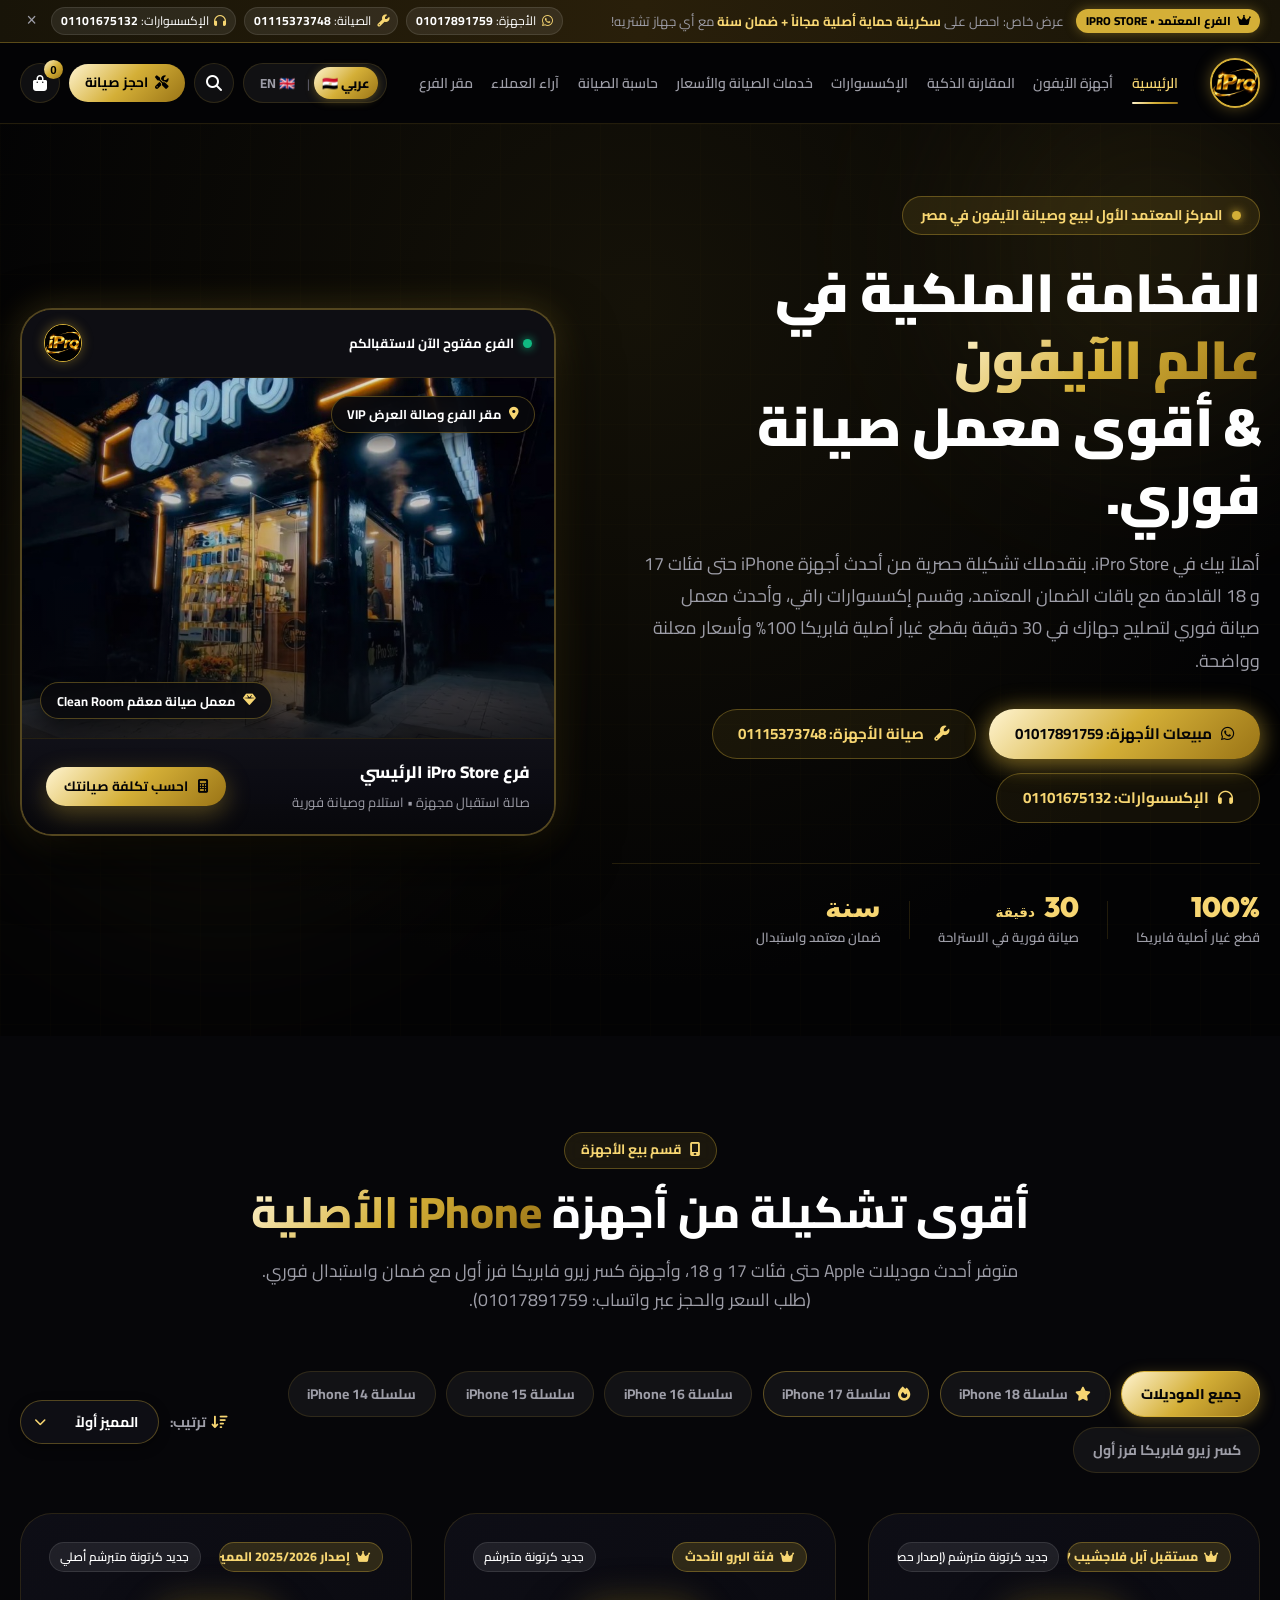
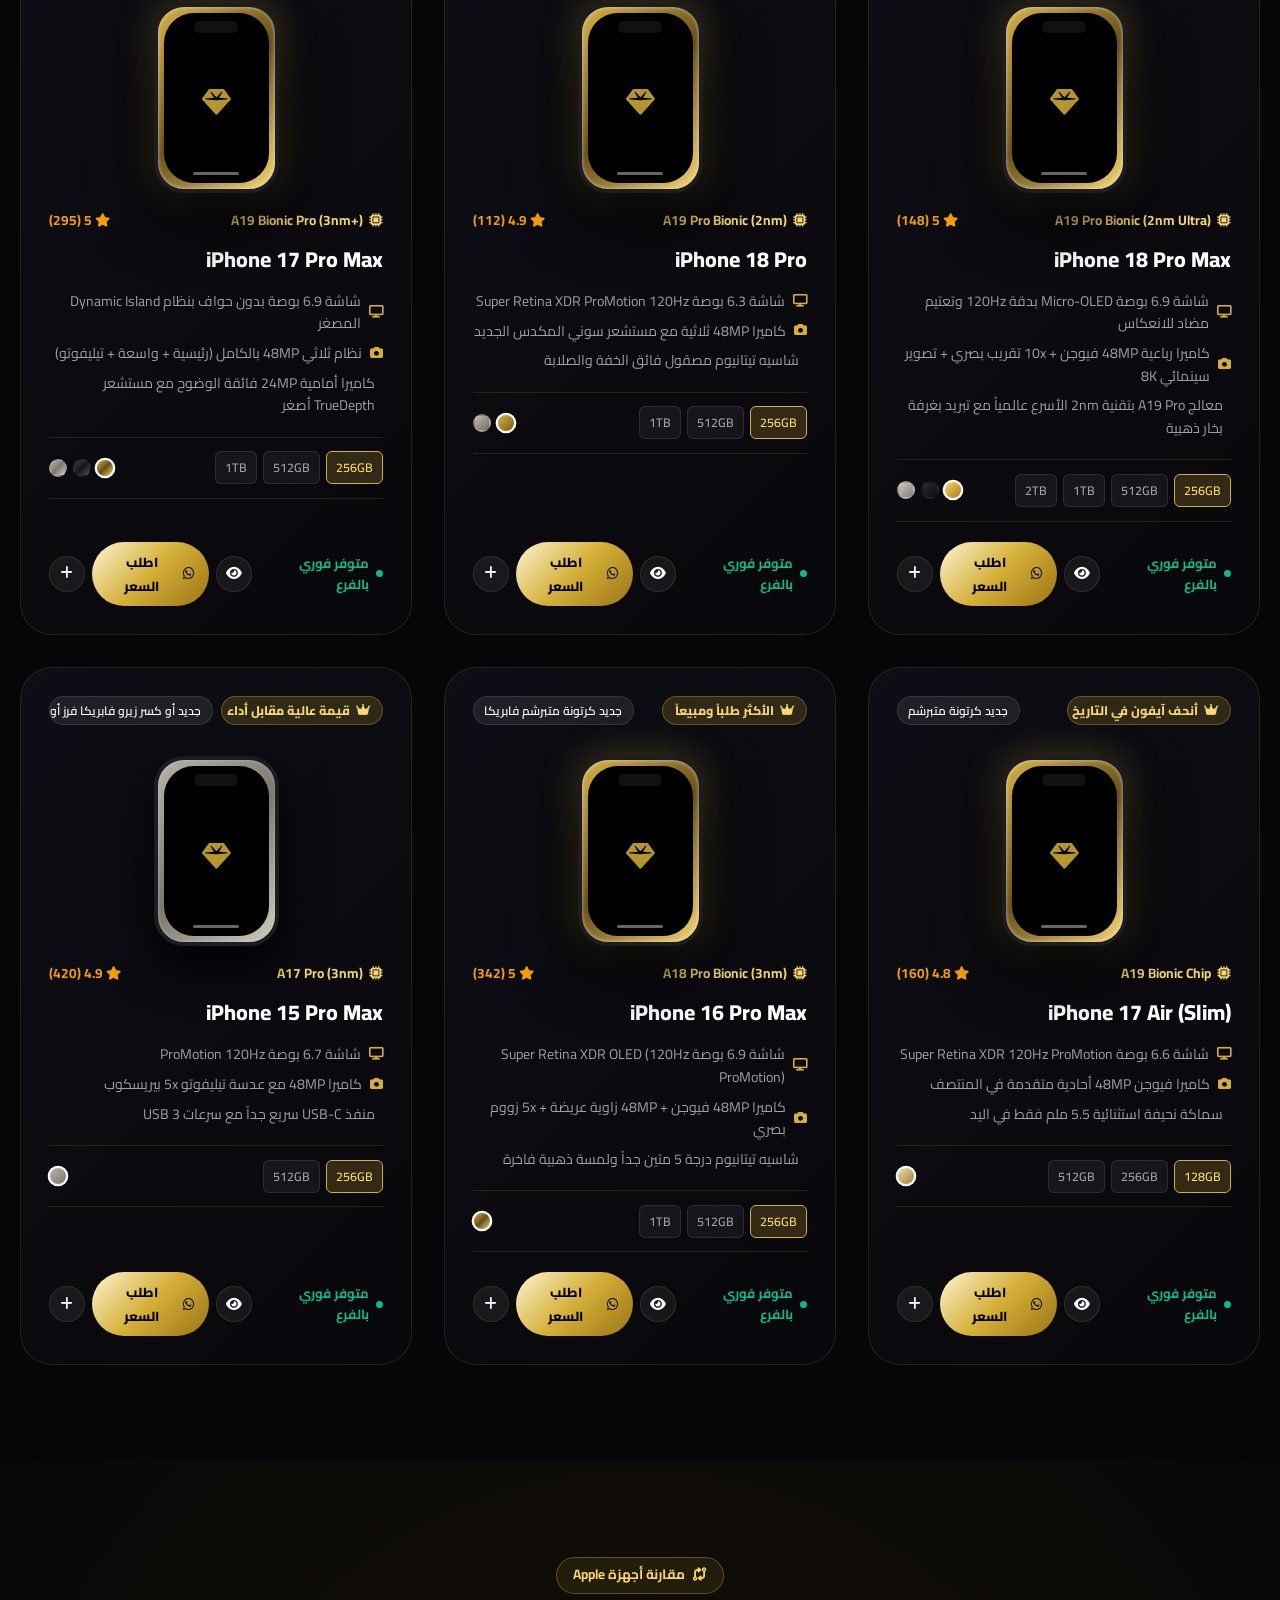
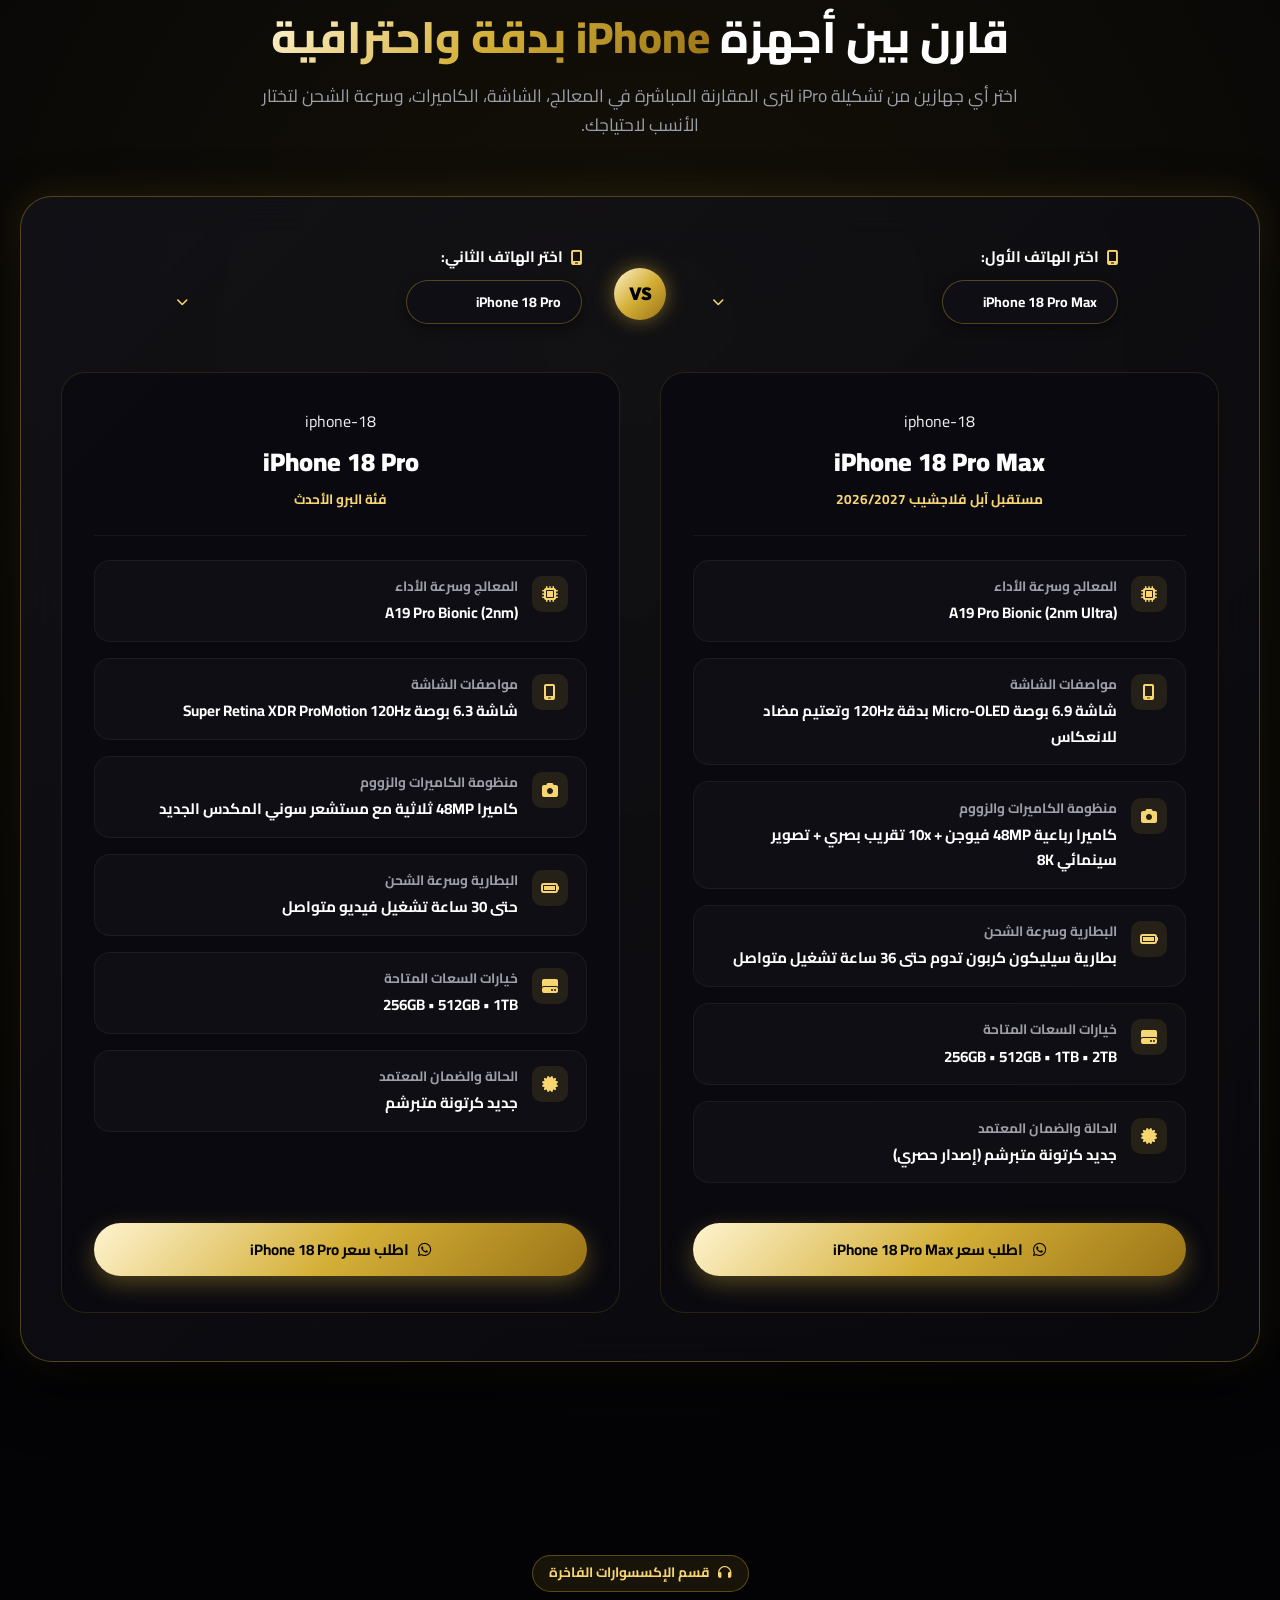
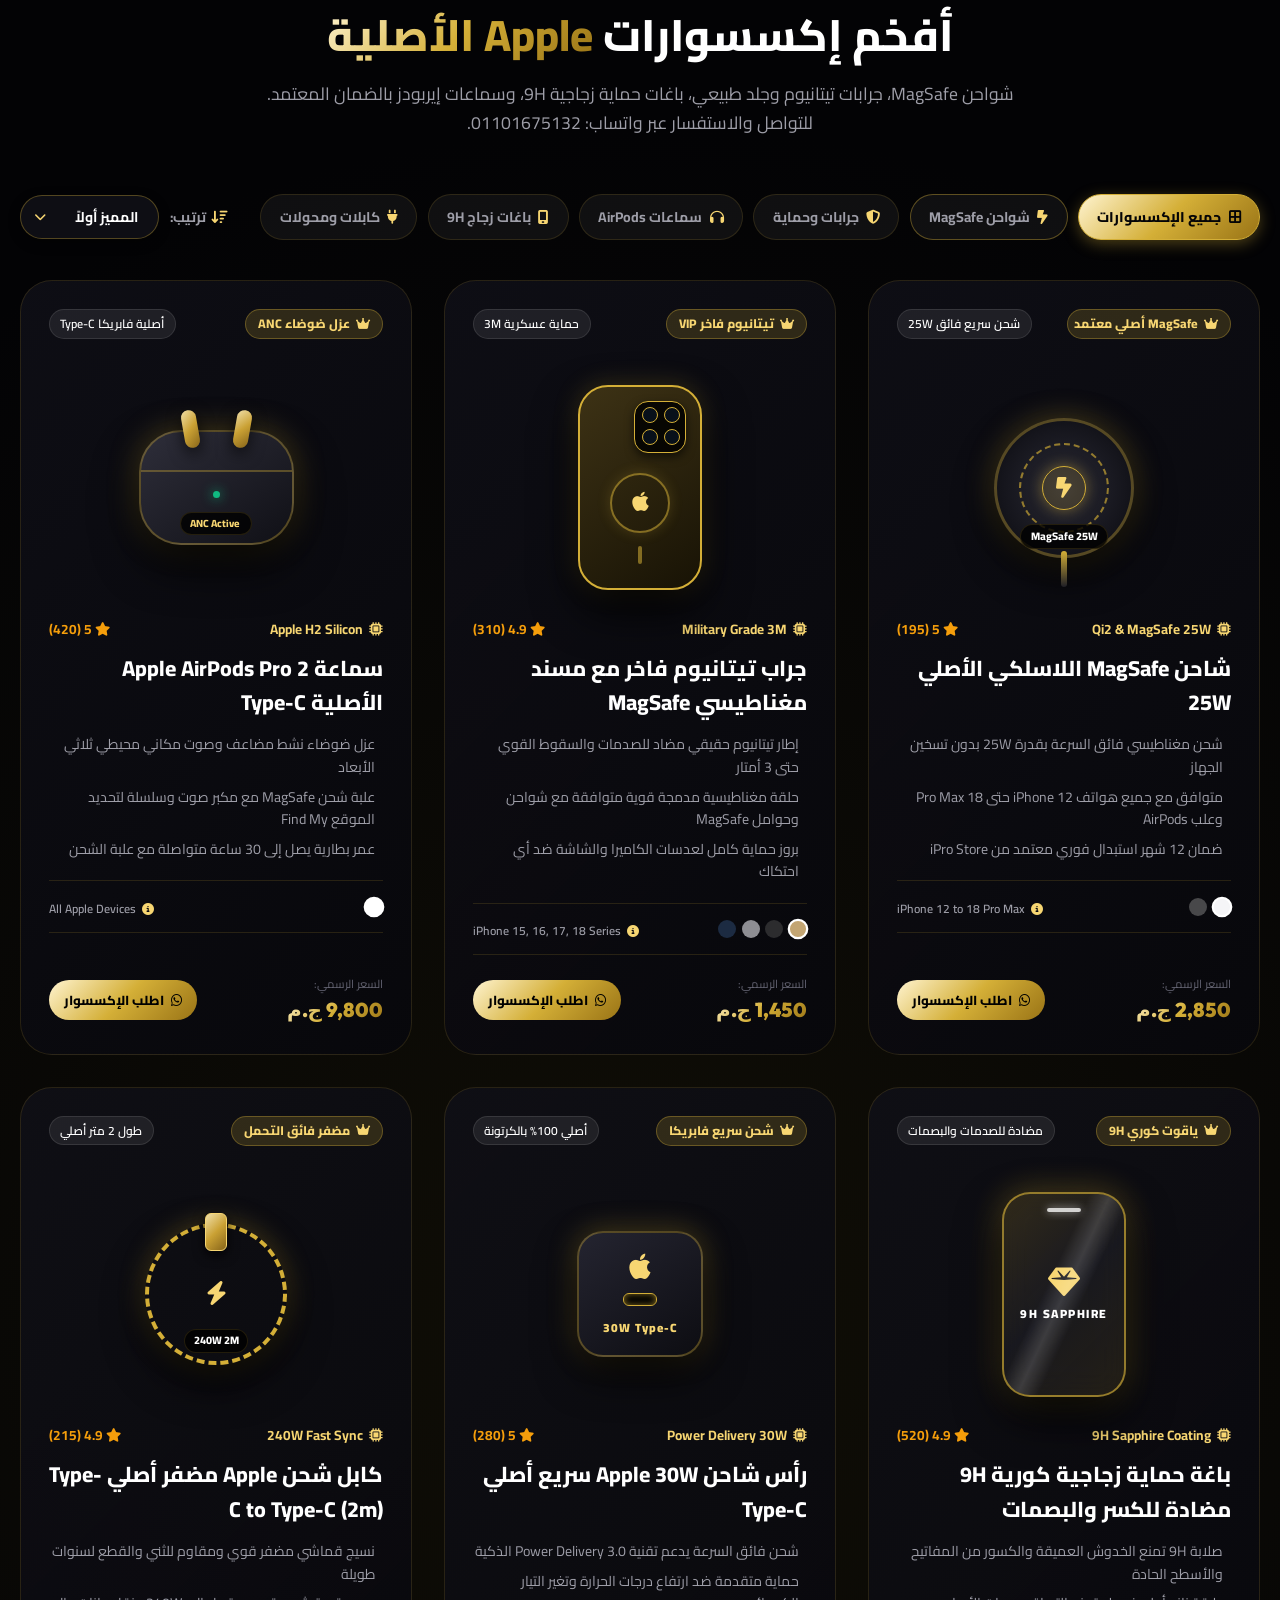
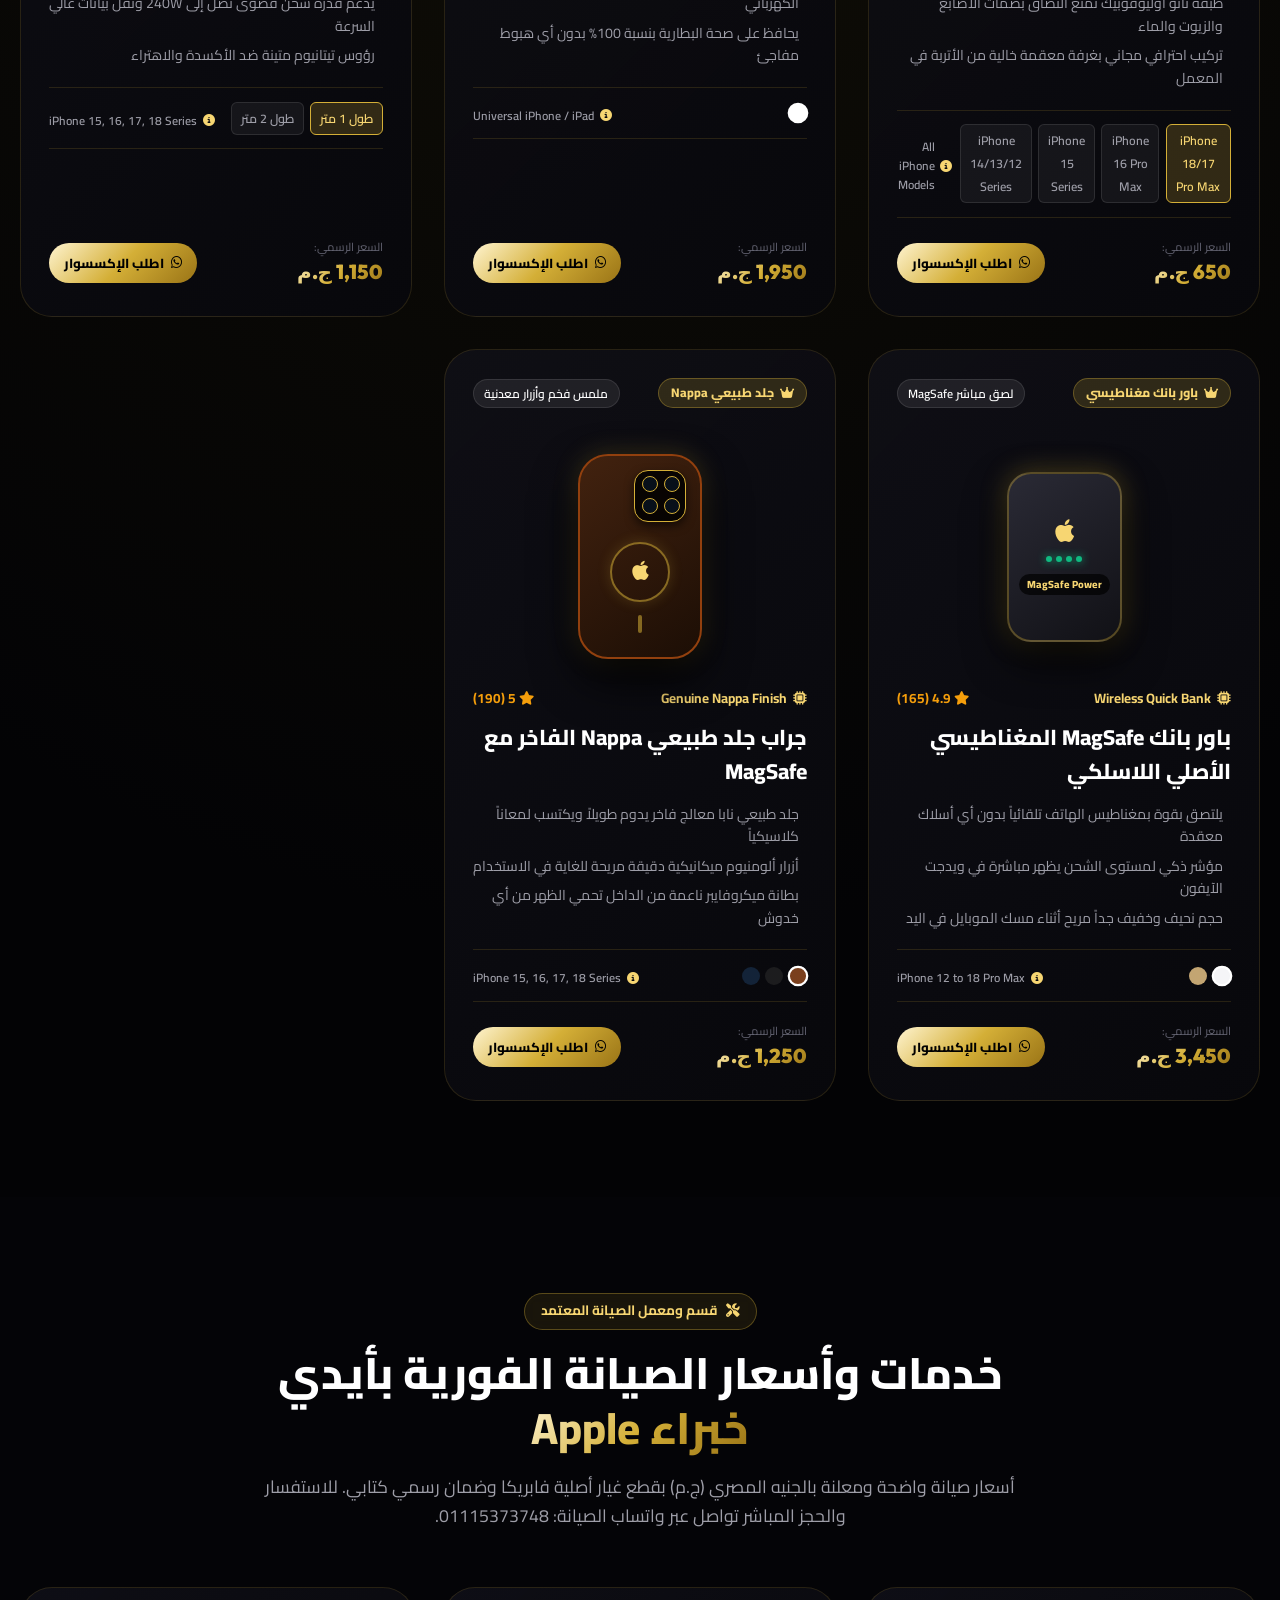
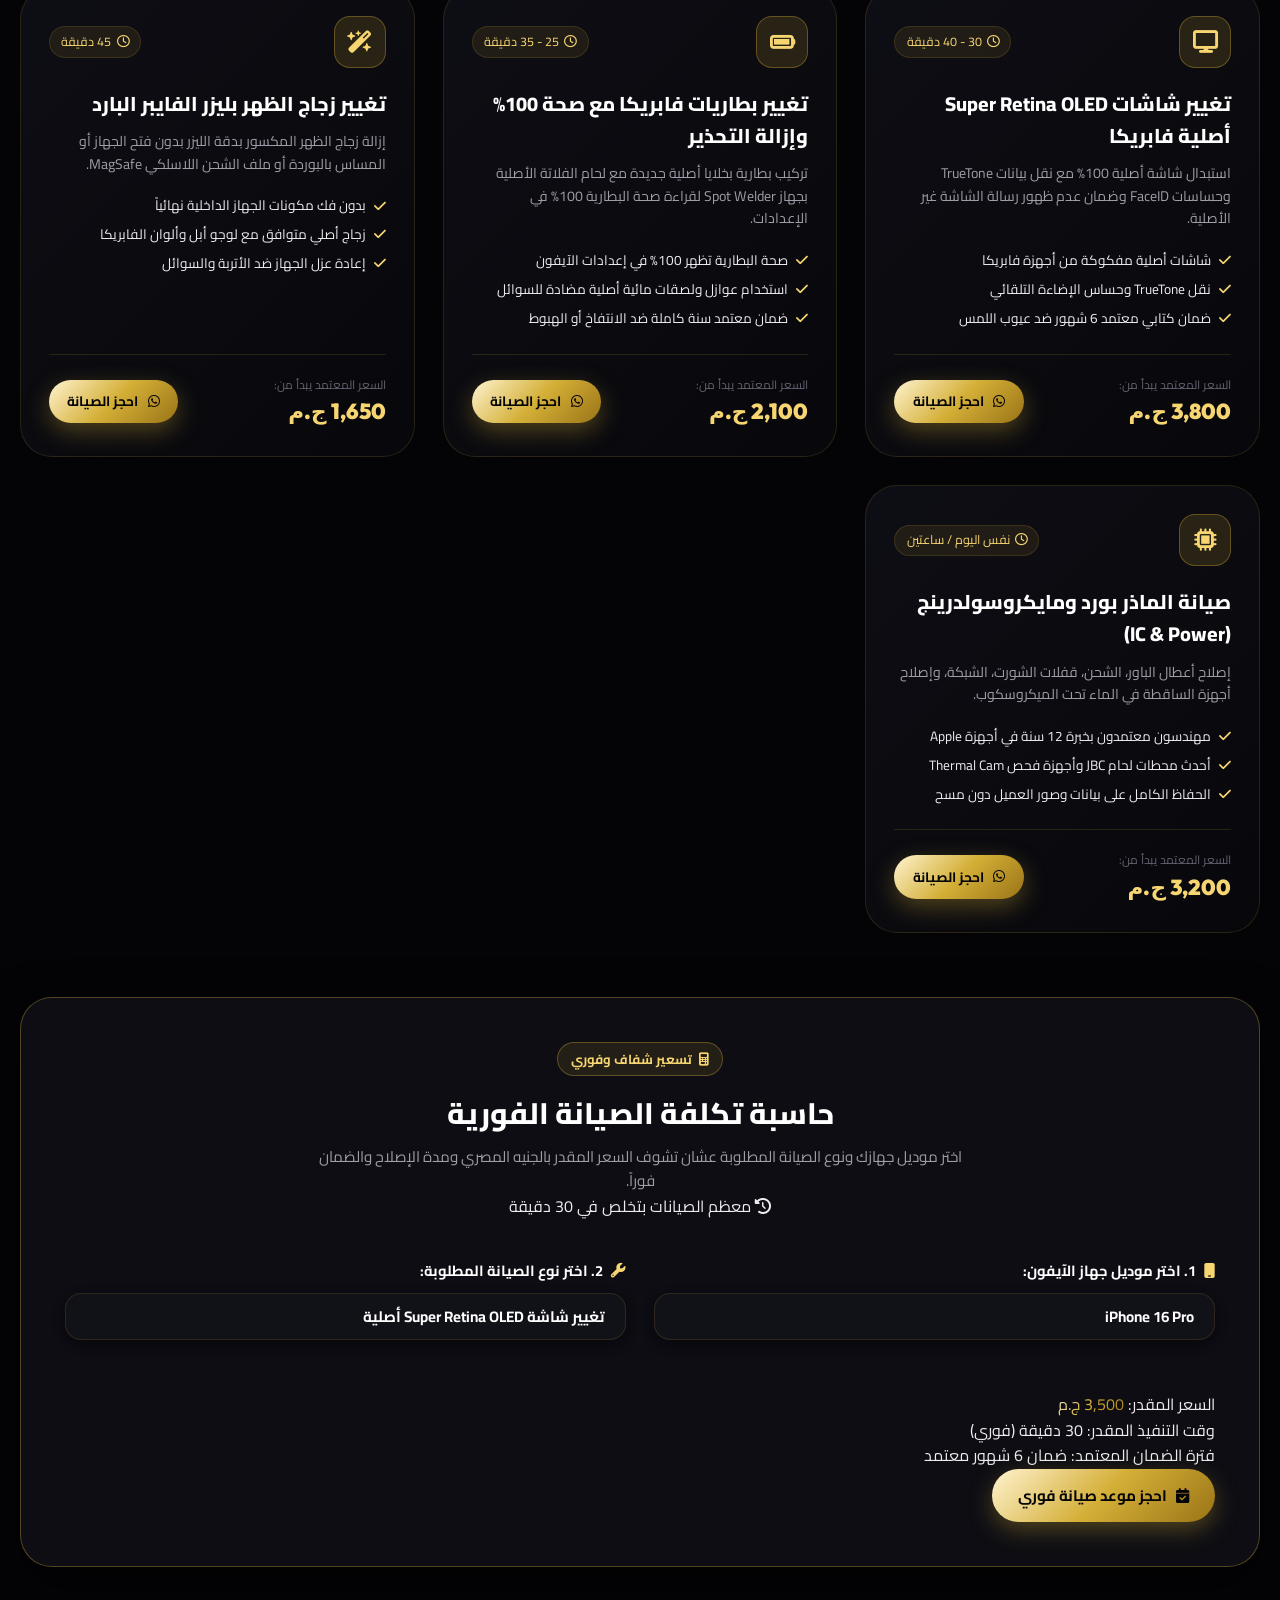
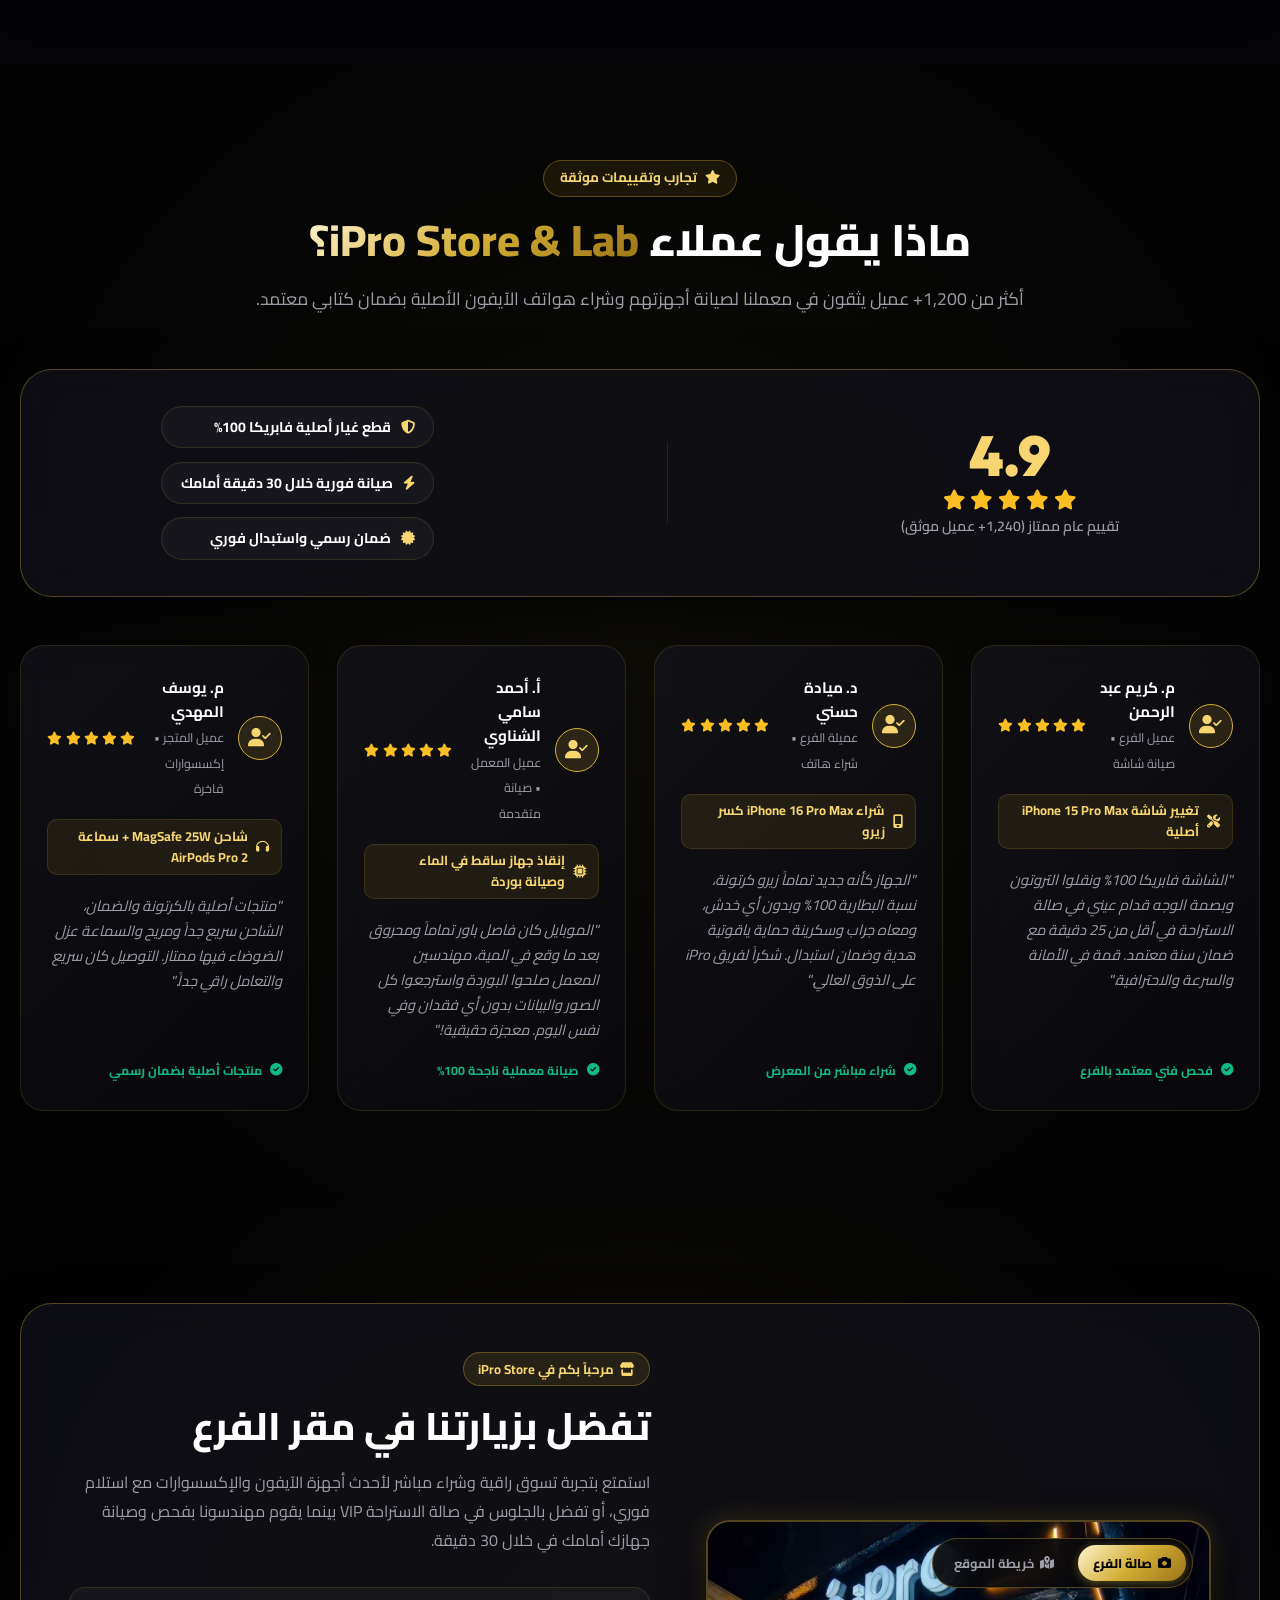
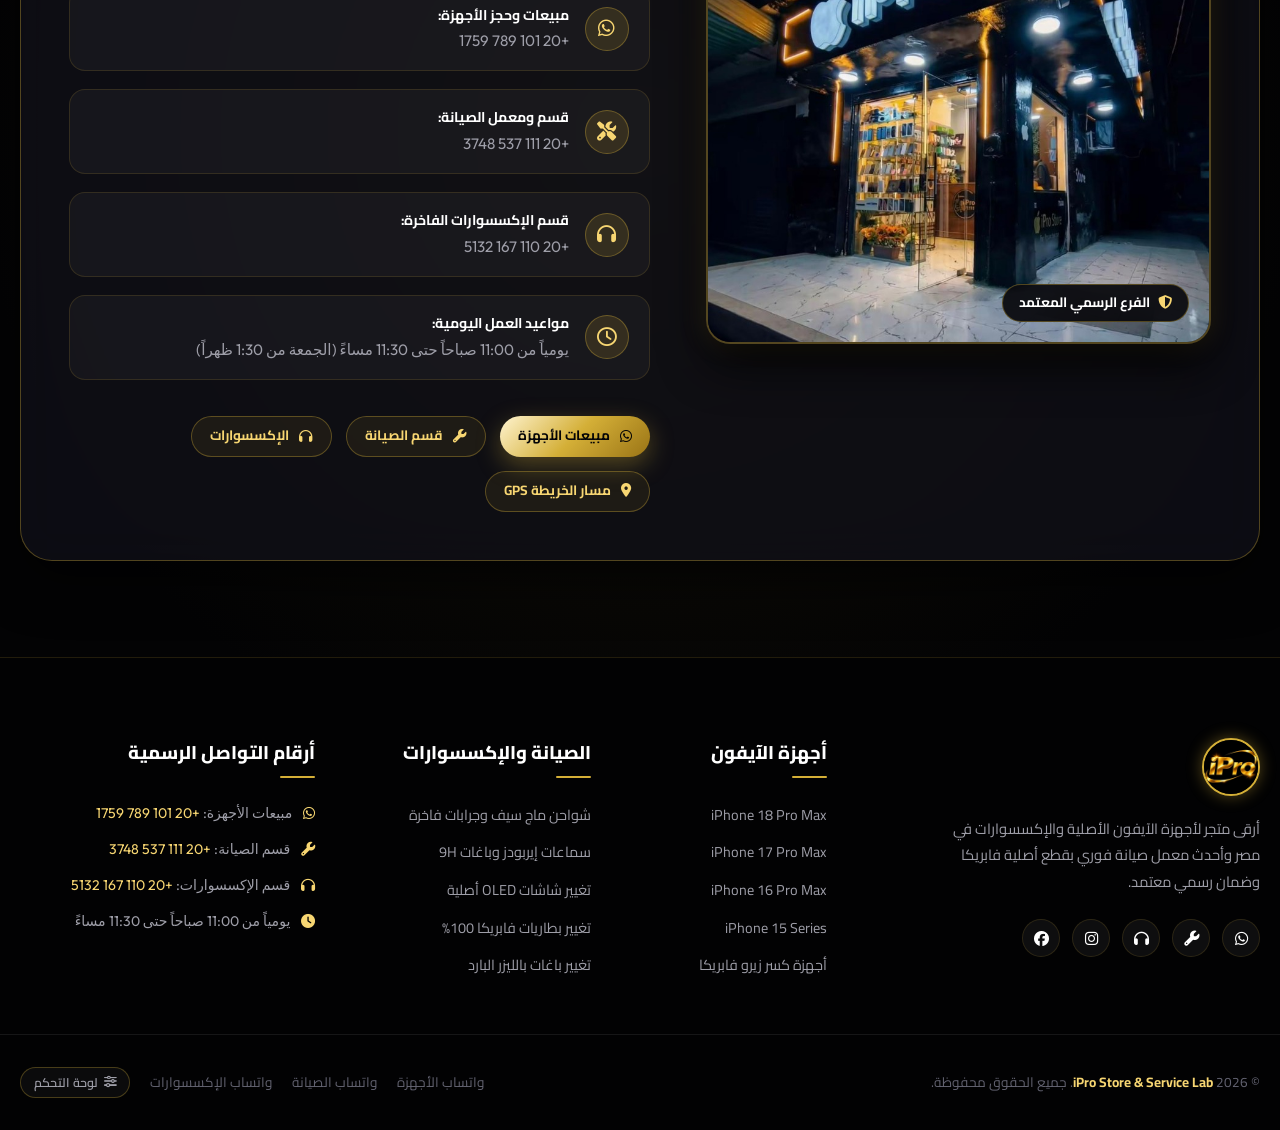
==== commit a2b05da7: "Fix mobile menu display, drawer behavior, and button animation" ====
--- a/index.html
+++ b/index.html
@@ -74,6 +74,12 @@
         <li class="nav-item"><a href="#repairEstimator" class="nav-link" data-i18n="navEstimator">حاسبة الصيانة</a></li>
         <li class="nav-item"><a href="#reviewsSection" class="nav-link">آراء العملاء</a></li>
         <li class="nav-item"><a href="#branchLocation" class="nav-link" data-i18n="navBranch">مقر الفرع</a></li>
+        <li class="nav-item nav-item-cta">
+          <a href="https://wa.me/201115373748?text=%D9%85%D8%B1%D8%AD%D8%A8%D8%A7%D9%8B%20%D9%85%D8%B9%D9%85%D9%84%20iPro%D8%8C%20%D8%AD%D8%A7%D8%A8%D8%A8%20%D8%A3%D8%AD%D8%AC%D8%B2%20%D9%85%D9%88%D8%B9%D8%AF%20%D8%B5%D9%8A%D8%A7%D9%86%D8%A9%20%D9%81%D9%88%D8%B1%D9%8A%D8%A9" target="_blank" class="mobile-menu-cta-btn">
+            <i class="fa-solid fa-screwdriver-wrench"></i>
+            <span data-i18n="btnBookRepair">احجز صيانة فورية 30 دقيقة</span>
+          </a>
+        </li>
       </ul>
 
       <!-- Action Buttons Cluster -->
--- a/index.css
+++ b/index.css
@@ -636,7 +636,11 @@
 .mobile-menu-toggle {
   display: none;
   flex-direction: column;
+  align-items: center;
+  justify-content: center;
   gap: 5px;
+  position: relative;
+  transition: all var(--transition-fast);
 }
 
 .mobile-menu-toggle span {
@@ -644,7 +648,37 @@
   height: 2px;
   background-color: #fff;
   border-radius: 2px;
-  transition: var(--transition-fast);
+  transition: all var(--transition-fast);
+  transform-origin: center;
+}
+
+.mobile-menu-toggle.active {
+  border-color: var(--gold-primary);
+  background: rgba(212, 175, 55, 0.2);
+}
+
+.mobile-menu-toggle.active span:nth-child(1) {
+  transform: translateY(7px) rotate(45deg);
+  background-color: var(--gold-light);
+}
+
+.mobile-menu-toggle.active span:nth-child(2) {
+  opacity: 0;
+  transform: scaleX(0);
+}
+
+.mobile-menu-toggle.active span:nth-child(3) {
+  transform: translateY(-7px) rotate(-45deg);
+  background-color: var(--gold-light);
+}
+
+.nav-item-cta {
+  display: none;
+}
+
+body.menu-locked {
+  overflow: hidden !important;
+  touch-action: none !important;
 }
 
 /* ================= SEARCH OVERLAY ================= */
@@ -1209,6 +1243,17 @@
   transform: translateY(-5px);
 }
 
+.product-badges-header {
+  display: flex;
+  align-items: center;
+  justify-content: space-between;
+  gap: 0.5rem;
+  width: 100%;
+  margin-bottom: 0.85rem;
+  position: relative;
+  z-index: 5;
+}
+
 .product-badge-flag {
   position: absolute;
   top: 1.25rem;
@@ -1237,23 +1282,37 @@
   z-index: 5;
 }
 
-/* Realistic 3D Mockup Box */
+/* Inside header container: zero collisions, clean flex spacing */
+.product-badges-header .product-badge-flag,
+.product-badges-header .product-condition-tag {
+  position: static;
+  inset: auto;
+  max-width: 49%;
+  white-space: nowrap;
+  overflow: hidden;
+  text-overflow: ellipsis;
+  display: inline-flex;
+  align-items: center;
+  gap: 0.35rem;
+}
+
+/* Realistic 3D Mockup Box - Optimized Height */
 .product-visual {
-  height: 240px;
+  height: 200px;
   display: flex;
   align-items: center;
   justify-content: center;
-  margin: 1.5rem 0 1rem 0;
+  margin: 0.75rem 0;
   perspective: 1000px;
 }
 
 .rendered-iphone {
-  width: 140px;
-  height: 220px;
-  border-radius: 36px;
+  width: 125px;
+  height: 190px;
+  border-radius: 30px;
   border: 4px solid #1c1c22;
   position: relative;
-  box-shadow: 0 25px 60px rgba(0, 0, 0, 0.9), inset 0 0 3px rgba(255, 255, 255, 0.4);
+  box-shadow: 0 20px 45px rgba(0, 0, 0, 0.9), inset 0 0 3px rgba(255, 255, 255, 0.4);
   transition: all 0.5s ease;
   overflow: hidden;
 }
@@ -3181,57 +3240,111 @@
 
 /* 1. Laptops & Small Desktops (<= 1140px) */
 @media (max-width: 1140px) {
+  .site-header {
+    backdrop-filter: none !important;
+    -webkit-backdrop-filter: none !important;
+    background: rgba(6, 6, 9, 0.98);
+  }
+
   .mobile-menu-toggle {
     display: flex;
   }
 
   .nav-menu {
+    display: none !important;
     position: fixed;
     top: var(--nav-height);
     left: 0;
     right: 0;
     bottom: 0;
-    background: rgba(6, 6, 9, 0.98);
-    backdrop-filter: blur(30px);
-    -webkit-backdrop-filter: blur(30px);
+    width: 100vw;
+    height: calc(100vh - var(--nav-height));
+    height: calc(100dvh - var(--nav-height));
+    background: rgba(8, 8, 12, 0.98);
+    backdrop-filter: blur(25px);
+    -webkit-backdrop-filter: blur(25px);
     flex-direction: column;
-    padding: 2rem 1.5rem;
-    gap: 1.15rem;
+    padding: 1.5rem 1.25rem 3rem 1.25rem;
+    gap: 0.65rem;
     border-top: 1px solid var(--gold-border);
-    transform: translateY(-100%);
-    opacity: 0;
-    pointer-events: none;
-    transition: all 0.4s cubic-bezier(0.16, 1, 0.3, 1);
     overflow-y: auto;
-    z-index: 99;
+    -webkit-overflow-scrolling: touch;
+    z-index: 9999;
+    box-shadow: 0 25px 60px rgba(0, 0, 0, 0.95);
   }
 
   .nav-menu.active {
-    transform: translateY(0);
-    opacity: 1;
-    pointer-events: auto;
+    display: flex !important;
+    animation: mobileMenuSlideDown 0.3s cubic-bezier(0.16, 1, 0.3, 1) forwards;
+  }
+
+  .nav-item {
+    width: 100%;
   }
 
   .nav-link {
-    font-size: 1.15rem;
+    font-size: 1.05rem;
     font-weight: 700;
     padding: 0.75rem 1rem;
     border-radius: var(--radius-md);
     background: rgba(255, 255, 255, 0.03);
-    border: 1px solid rgba(255, 255, 255, 0.06);
-    display: block;
+    border: 1px solid rgba(255, 255, 255, 0.07);
+    display: flex;
+    align-items: center;
+    justify-content: center;
     text-align: center;
     width: 100%;
+    color: #e5e5e7;
+    transition: all var(--transition-fast);
   }
 
   .nav-link.active, .nav-link:hover {
     background: rgba(212, 175, 55, 0.15);
     border-color: var(--gold-primary);
     color: var(--gold-light);
+    box-shadow: 0 4px 15px rgba(212, 175, 55, 0.2);
   }
 
   .nav-link.active::after {
     display: none;
+  }
+
+  .nav-item-cta {
+    display: block;
+    margin-top: 0.5rem;
+  }
+
+  .mobile-menu-cta-btn {
+    display: flex;
+    align-items: center;
+    justify-content: center;
+    gap: 0.5rem;
+    background: var(--gold-gradient);
+    color: #000;
+    font-weight: 800;
+    font-size: 0.95rem;
+    padding: 0.85rem 1rem;
+    border-radius: var(--radius-full);
+    text-decoration: none;
+    box-shadow: 0 6px 20px rgba(212, 175, 55, 0.35);
+    width: 100%;
+    transition: all var(--transition-fast);
+  }
+
+  .mobile-menu-cta-btn:hover {
+    transform: translateY(-2px);
+    box-shadow: 0 8px 25px rgba(212, 175, 55, 0.5);
+  }
+}
+
+@keyframes mobileMenuSlideDown {
+  from {
+    opacity: 0;
+    transform: translateY(-12px);
+  }
+  to {
+    opacity: 1;
+    transform: translateY(0);
   }
 }
 
@@ -3710,44 +3823,65 @@
 
   /* Product Cards Excellence on Mobile */
   .product-card {
-    padding: 1.15rem 0.85rem;
+    padding: 1rem 0.75rem;
     border-radius: var(--radius-lg);
   }
 
-  .product-badge-flag {
-    top: 0.75rem;
-    inset-inline-start: 0.75rem;
+  .product-badges-header {
+    margin-bottom: 0.45rem;
+    gap: 0.35rem;
+  }
+
+  .product-badges-header .product-badge-flag,
+  .product-badges-header .product-condition-tag,
+  .product-badge-flag,
+  .product-condition-tag {
     font-size: 0.68rem;
-    padding: 0.2rem 0.5rem;
-  }
-
-  .product-condition-tag {
-    top: 0.75rem;
-    inset-inline-end: 0.75rem;
-    font-size: 0.65rem;
     padding: 0.2rem 0.45rem;
+    max-width: 49%;
   }
 
   .product-visual {
-    height: 190px;
-    margin: 1.25rem 0 0.5rem 0;
+    height: 135px;
+    margin: 0.45rem 0 0.35rem 0;
   }
 
   .rendered-iphone {
-    width: 118px;
-    height: 185px;
-    border-radius: 26px;
+    width: 86px;
+    height: 130px;
+    border-radius: 18px;
     border-width: 3px;
   }
 
-  .product-name {
-    font-size: 1.15rem;
+  .inner-screen-glass {
+    inset: 3px;
+    border-radius: 14px;
+    padding: 4px 6px;
+  }
+
+  .card-dynamic-pill {
+    width: 24px;
+    height: 6px;
+  }
+
+  .card-screen-center i {
+    font-size: 0.95rem;
+  }
+
+  .card-bottom-bar {
+    width: 26px;
+    height: 2px;
+  }
+
+  .product-name,
+  .product-title {
+    font-size: 1.05rem;
   }
 
   .product-highlights {
-    font-size: 0.78rem;
-    gap: 0.35rem;
-    margin-bottom: 0.85rem;
+    font-size: 0.75rem;
+    gap: 0.25rem;
+    margin-bottom: 0.65rem;
   }
 
   /* Clean Options Stacking to prevent pill overflow */
@@ -4075,13 +4209,18 @@
   }
 
   .rendered-iphone {
-    width: 105px;
-    height: 165px;
-    border-radius: 22px;
+    width: 76px;
+    height: 115px;
+    border-radius: 16px;
+  }
+
+  .product-visual {
+    height: 120px;
+    margin: 0.25rem 0;
   }
 
   .product-card {
-    padding: 1rem 0.65rem;
+    padding: 0.85rem 0.6rem;
   }
 
   .product-name {
@@ -4207,9 +4346,14 @@
   }
 
   .rendered-iphone {
-    width: 95px;
-    height: 150px;
-    border-radius: 18px;
+    width: 68px;
+    height: 102px;
+    border-radius: 14px;
+  }
+
+  .product-visual {
+    height: 108px;
+    margin: 0.2rem 0;
   }
 
   .modal-specs-grid {
